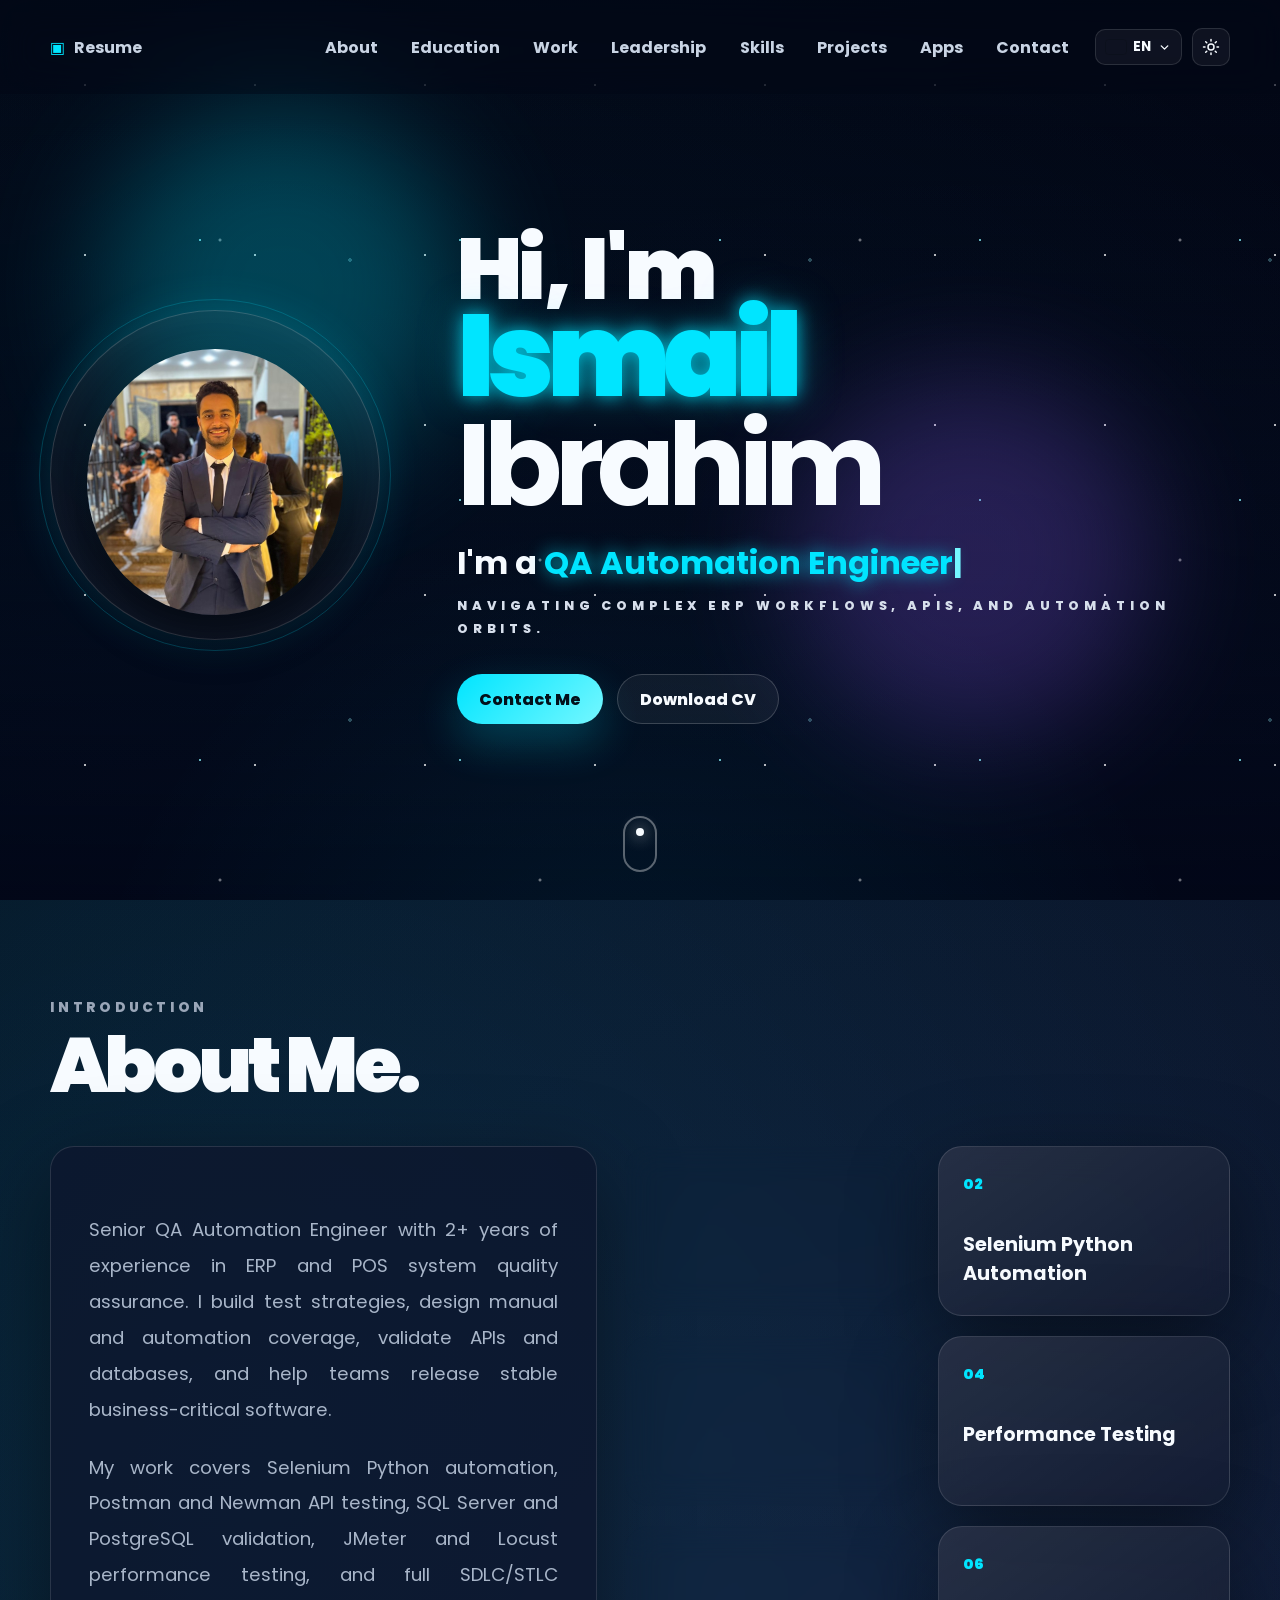
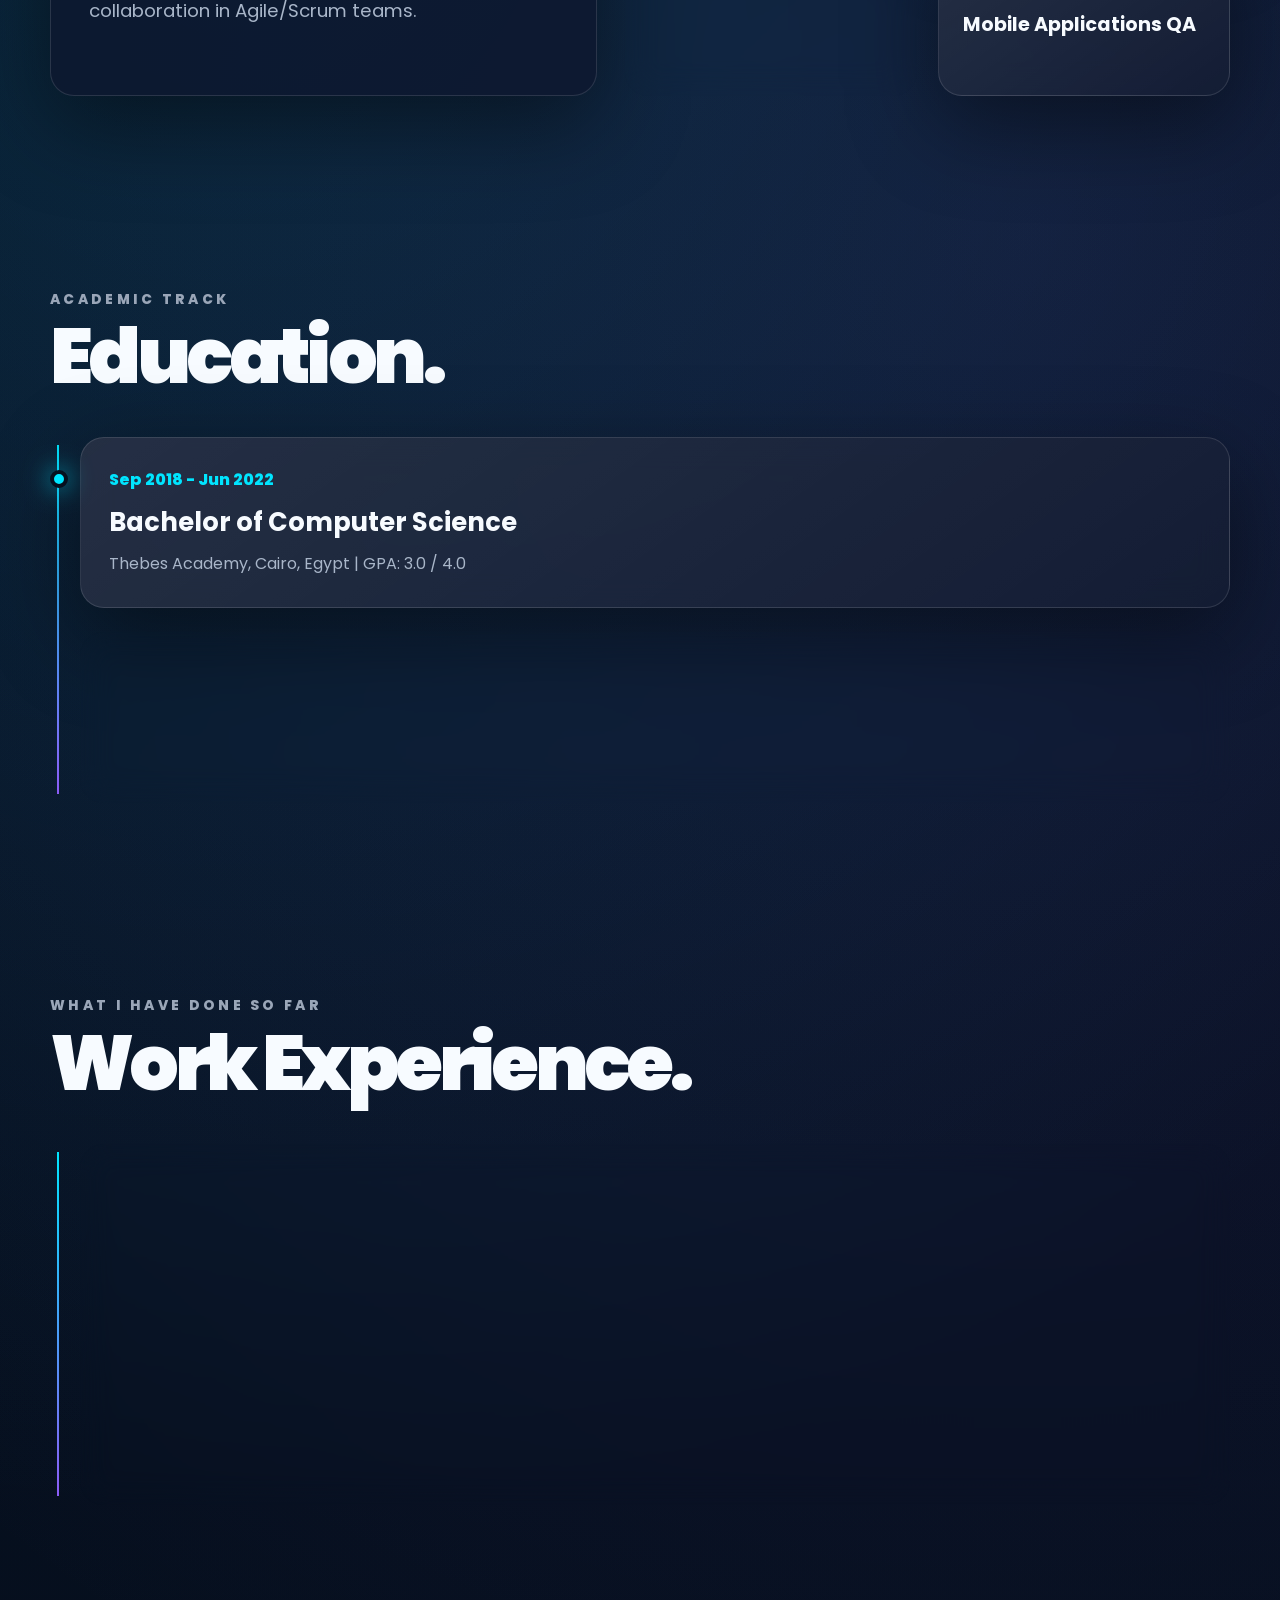
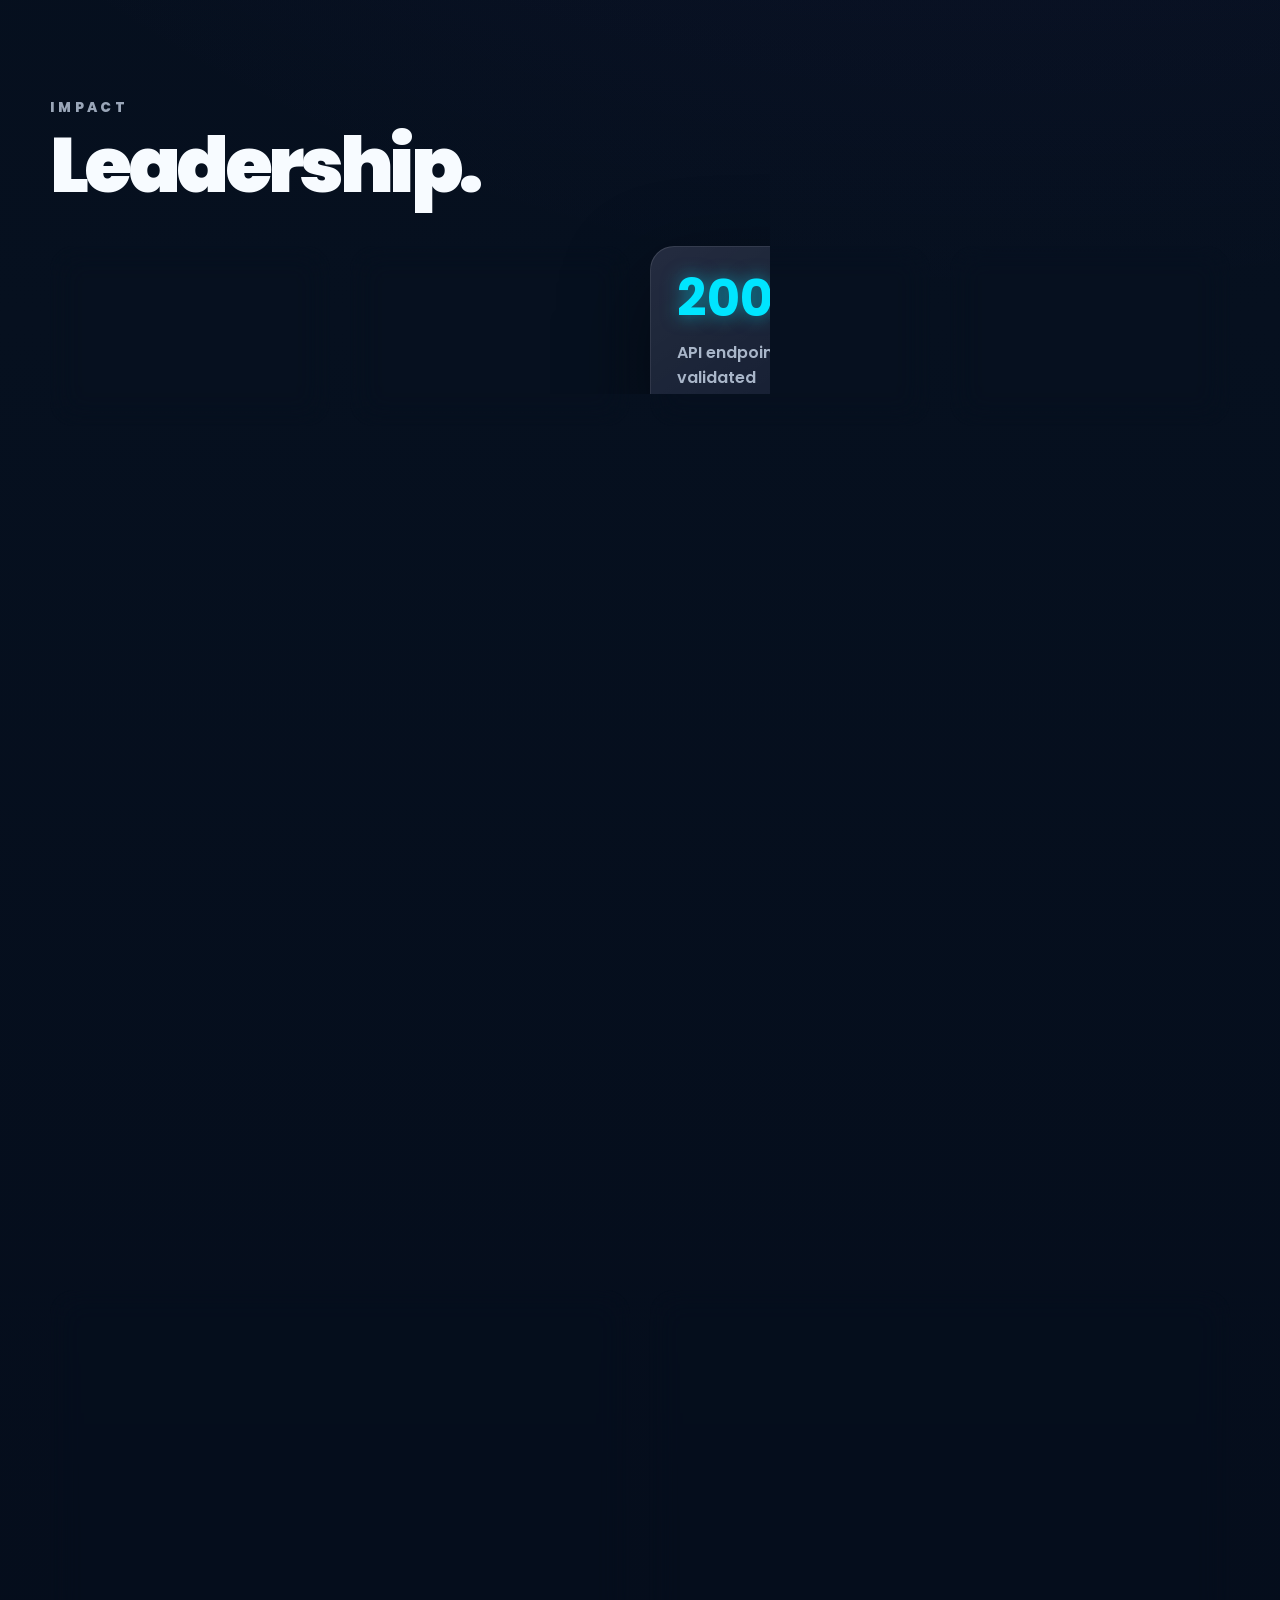
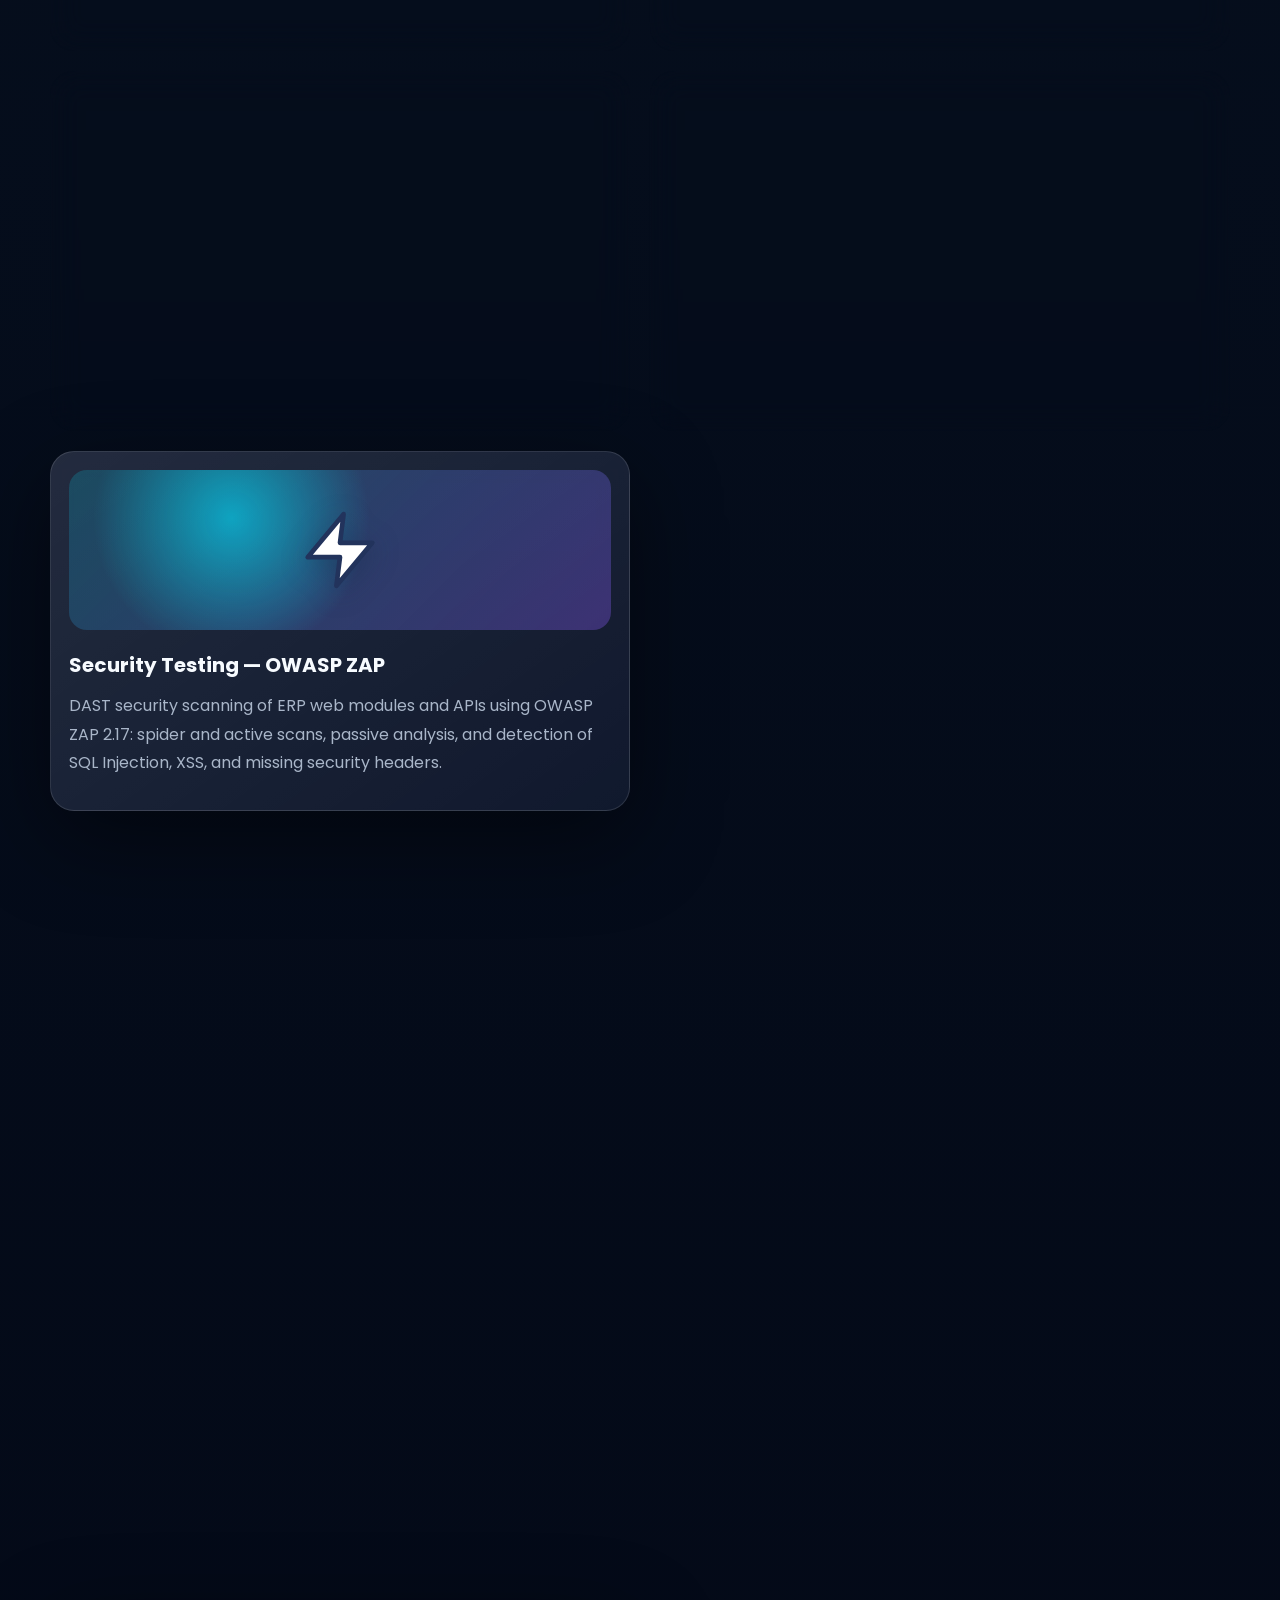
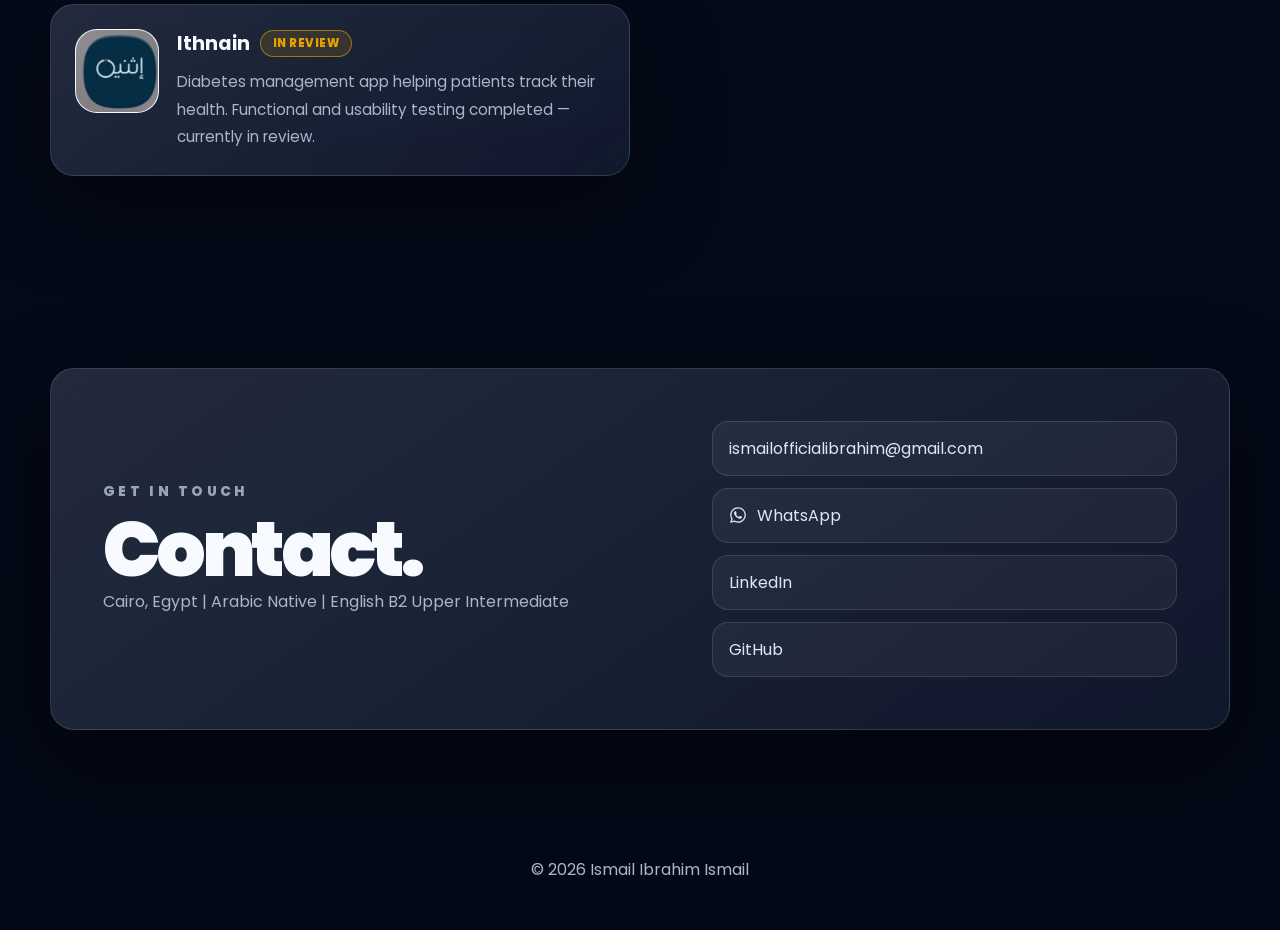
==== index.html @ 3f606448 "Add the five mobile apps to the CV and refresh downloadable PDFs so the site serves the updated resu" ====
<!DOCTYPE html>
<html lang="en" data-theme="light">
<head>
  <meta charset="UTF-8">
  <meta name="viewport" content="width=device-width, initial-scale=1.0">
  <meta name="description" content="Ismail Ibrahim Ismail portfolio - Senior QA Automation Engineer specializing in ERP systems, Selenium, API Testing, and Performance Testing.">
  <title>Ismail Ibrahim | QA Automation Engineer</title>
  <script>
    (function () {
      // Light mode from 7am to 7pm, dark mode otherwise.
      // A manual toggle only overrides the auto theme for the current session.
      localStorage.removeItem("theme");
      var hour = new Date().getHours();
      var autoTheme = hour >= 7 && hour < 19 ? "light" : "dark";
      var theme = sessionStorage.getItem("theme") || autoTheme;
      document.documentElement.dataset.theme = theme;
      var lang = localStorage.getItem("lang") || "en";
      document.documentElement.lang = lang;
      document.documentElement.dir = lang === "ar" ? "rtl" : "ltr";
    })();
  </script>
  <link rel="preconnect" href="https://fonts.googleapis.com">
  <link rel="preconnect" href="https://fonts.gstatic.com" crossorigin>
  <link href="https://fonts.googleapis.com/css2?family=Poppins:wght@300;400;500;600;700;800;900&family=Cairo:wght@400;600;700;800;900&display=swap" rel="stylesheet">
  <link rel="stylesheet" href="styles.css">
</head>
<body>
  <div class="space-bg" aria-hidden="true">
    <span class="stars stars-one"></span>
    <span class="stars stars-two"></span>
    <span class="stars stars-three"></span>
    <span class="orb orb-cyan"></span>
    <span class="orb orb-violet"></span>
  </div>

  <header class="site-header">
    <nav class="nav">
      <a class="resume-link cv-link" href="assets/Ismail_CV_EN.pdf?v=20260902" target="_blank" rel="noreferrer">
        <span class="resume-icon">▣</span>
        <span data-i18n="nav.resume">Resume</span>
      </a>

      <div class="nav-right">
        <div class="nav-links">
          <a href="#about" data-i18n="nav.about">About</a>
          <a href="#education" data-i18n="nav.education">Education</a>
          <a href="#work" data-i18n="nav.work">Work</a>
          <a href="#leadership" data-i18n="nav.leadership">Leadership</a>
          <a href="#skills" data-i18n="nav.skills">Skills</a>
          <a href="#projects" data-i18n="nav.projects">Projects</a>
          <a href="#apps" data-i18n="nav.apps">Apps</a>
          <a href="#contact" data-i18n="nav.contact">Contact</a>
        </div>

        <div class="nav-controls">
          <div class="lang-dropdown" id="langDropdown">
            <button type="button" class="lang-toggle" id="langToggle" aria-haspopup="listbox" aria-expanded="false" aria-label="Select language">
              <img class="lang-flag" id="langToggleFlag" src="https://flagcdn.com/w40/gb.png" alt="">
              <span id="langToggleLabel">EN</span>
              <svg class="lang-caret" viewBox="0 0 24 24" fill="none" stroke="currentColor" stroke-width="2.5" stroke-linecap="round" stroke-linejoin="round" aria-hidden="true">
                <path d="M6 9l6 6 6-6"></path>
              </svg>
            </button>
            <ul class="lang-menu" id="langMenu" role="listbox" aria-label="Languages">
              <li role="option" data-lang="en" data-flag="gb"><img class="lang-flag" src="https://flagcdn.com/w40/gb.png" alt=""><span>EN</span></li>
              <li role="option" data-lang="de" data-flag="de"><img class="lang-flag" src="https://flagcdn.com/w40/de.png" alt=""><span>DE</span></li>
              <li role="option" data-lang="es" data-flag="es"><img class="lang-flag" src="https://flagcdn.com/w40/es.png" alt=""><span>ES</span></li>
              <li role="option" data-lang="it" data-flag="it"><img class="lang-flag" src="https://flagcdn.com/w40/it.png" alt=""><span>IT</span></li>
              <li role="option" data-lang="tr" data-flag="tr"><img class="lang-flag" src="https://flagcdn.com/w40/tr.png" alt=""><span>TR</span></li>
              <li role="option" data-lang="ru" data-flag="ru"><img class="lang-flag" src="https://flagcdn.com/w40/ru.png" alt=""><span>RU</span></li>
              <li role="option" data-lang="zh" data-flag="cn"><img class="lang-flag" src="https://flagcdn.com/w40/cn.png" alt=""><span>ZH</span></li>
              <li role="option" data-lang="ar" data-flag="eg"><img class="lang-flag" src="https://flagcdn.com/w40/eg.png" alt=""><span>AR</span></li>
            </ul>
          </div>
          <button id="themeToggle" class="theme-toggle" type="button" aria-label="Toggle light/dark mode">
            <svg class="icon-sun" viewBox="0 0 24 24" fill="none" stroke="currentColor" stroke-width="2" stroke-linecap="round" aria-hidden="true">
              <circle cx="12" cy="12" r="4"></circle>
              <path d="M12 2v2M12 20v2M4.93 4.93l1.41 1.41M17.66 17.66l1.41 1.41M2 12h2M20 12h2M4.93 19.07l1.41-1.41M17.66 6.34l1.41-1.41"></path>
            </svg>
            <svg class="icon-moon" viewBox="0 0 24 24" fill="none" stroke="currentColor" stroke-width="2" stroke-linecap="round" stroke-linejoin="round" aria-hidden="true">
              <path d="M21 12.79A9 9 0 1 1 11.21 3 7 7 0 0 0 21 12.79z"></path>
            </svg>
          </button>
        </div>

        <button class="nav-toggle" type="button" aria-label="Toggle navigation" aria-expanded="false">
          <span></span>
          <span></span>
          <span></span>
        </button>
      </div>
    </nav>
  </header>

  <main>
    <section class="hero" id="home">
      <div class="hero-inner">
        <div class="portrait-wrap reveal">
          <img src="assets/ismail-profile.png" alt="Ismail Ibrahim Ismail" class="portrait">
        </div>

        <div class="hero-copy reveal">
          <p class="intro" data-i18n="hero.intro">Hi, I'm</p>
          <h1><span data-i18n="hero.firstName">Ismail</span> <b data-i18n="hero.lastName">Ibrahim</b></h1>
          <p class="role"><span data-i18n="hero.rolePrefix">I'm a </span><span class="role-accent" data-i18n="hero.role">QA Automation Engineer</span><b class="cursor">|</b></p>
          <p class="tagline" data-i18n="hero.tagline">Navigating complex ERP workflows, APIs, and automation orbits.</p>

          <div class="hero-actions">
            <a class="btn primary" href="#contact" data-i18n="hero.contactBtn">Contact Me</a>
            <a class="btn ghost cv-link" href="assets/Ismail_CV_EN.pdf?v=20260902" download="Ismail_CV_EN.pdf" target="_blank" rel="noreferrer" data-i18n="hero.downloadCv">Download CV</a>
          </div>
        </div>
      </div>

      <a class="scroll-indicator" href="#about" aria-label="Scroll to about section">
        <span></span>
      </a>
    </section>

    <section class="section" id="about">
      <div class="section-title reveal">
        <p data-i18n="about.kicker">Introduction</p>
        <h2 data-i18n="about.title">About Me.</h2>
      </div>
      <div class="about-grid">
        <article class="about-copy reveal">
          <p data-i18n="about.p1">
            Senior QA Automation Engineer with 2+ years of experience in ERP and POS system quality assurance.
            I build test strategies, design manual and automation coverage, validate APIs and databases, and help
            teams release stable business-critical software.
          </p>
          <p data-i18n="about.p2">
            My work covers Selenium Python automation, Postman and Newman API testing, SQL Server and PostgreSQL
            validation, JMeter and Locust performance testing, and full SDLC/STLC collaboration in Agile/Scrum teams.
          </p>
        </article>

        <div class="service-grid">
          <article class="service-card reveal">
            <span>01</span>
            <h3 data-i18n="service.1">Manual &amp; Regression QA</h3>
          </article>
          <article class="service-card reveal">
            <span>02</span>
            <h3 data-i18n="service.2">Selenium Python Automation</h3>
          </article>
          <article class="service-card reveal">
            <span>03</span>
            <h3 data-i18n="service.3">API &amp; Database Validation</h3>
          </article>
          <article class="service-card reveal">
            <span>04</span>
            <h3 data-i18n="service.4">Performance Testing</h3>
          </article>
          <article class="service-card reveal">
            <span>05</span>
            <h3 data-i18n="service.5">Security Testing (OWASP ZAP)</h3>
          </article>
          <article class="service-card reveal">
            <span>06</span>
            <h3 data-i18n="service.6">Mobile Applications QA</h3>
          </article>
        </div>
      </div>
    </section>

    <section class="section" id="education">
      <div class="section-title reveal">
        <p data-i18n="edu.kicker">Academic Track</p>
        <h2 data-i18n="edu.title">Education.</h2>
      </div>
      <div class="timeline">
        <article class="timeline-card reveal">
          <span class="dot"></span>
          <p class="date" data-i18n="edu.date1">Sep 2018 - Jun 2022</p>
          <h3 data-i18n="edu.degree1">Bachelor of Computer Science</h3>
          <p data-i18n="edu.school1">Thebes Academy, Cairo, Egypt | GPA: 3.0 / 4.0</p>
        </article>
        <article class="timeline-card reveal">
          <span class="dot"></span>
          <p class="date" data-i18n="edu.date2">In Progress</p>
          <h3 data-i18n="edu.degree2">ISTQB Foundation Level</h3>
          <p data-i18n="edu.desc2">Certification track focused on software testing foundations and quality practices.</p>
        </article>
      </div>
    </section>

    <section class="section" id="work">
      <div class="section-title reveal">
        <p data-i18n="work.kicker">What I have done so far</p>
        <h2 data-i18n="work.title">Work Experience.</h2>
      </div>
      <div class="timeline">
        <article class="timeline-card reveal">
          <span class="dot"></span>
          <p class="date" data-i18n="work.date">May 2024 - Present</p>
          <h3 data-i18n="work.role">QA Automation Engineer - Team Leader</h3>
          <p class="company" data-i18n="work.company">Ultimate Solutions</p>
          <ul>
            <li data-i18n="work.li1">Led QA for 5+ ERP modules including Finance, HR, Inventory, Accounting, and Purchase.</li>
            <li data-i18n="work.li2">Managed 1025+ issues across frontend, backend, API, and business logic layers using GitLab and Jira.</li>
            <li data-i18n="work.li3">Developed 15+ Selenium Python automation scripts for complex ERP purchase invoice workflows.</li>
            <li data-i18n="work.li4">Tested 200+ REST, GRPC, and SOAP endpoints using Postman, Newman, SQL Server, and PostgreSQL.</li>
            <li data-i18n="work.li5">Executed Locust performance testing, OWASP ZAP security scanning, SQL Injection validation, and end-to-end workflow verification.</li>
          </ul>
        </article>
      </div>
    </section>

    <section class="section" id="leadership">
      <div class="section-title reveal">
        <p data-i18n="lead.kicker">Impact</p>
        <h2 data-i18n="lead.title">Leadership.</h2>
      </div>
      <div class="stats-grid">
        <article class="stat-card reveal">
          <strong>70%</strong>
          <span data-i18n="stat.1">Reduced manual regression effort</span>
        </article>
        <article class="stat-card reveal">
          <strong>1025+</strong>
          <span data-i18n="stat.2">Issues managed across product layers</span>
        </article>
        <article class="stat-card reveal">
          <strong>200+</strong>
          <span data-i18n="stat.3">API endpoints tested and validated</span>
        </article>
        <article class="stat-card reveal">
          <strong>5</strong>
          <span data-i18n="stat.4">Mobile apps tested for functionality and APIs</span>
        </article>
      </div>
    </section>

    <section class="section" id="skills">
      <div class="section-title reveal">
        <p data-i18n="skills.kicker">My technical orbit</p>
        <h2 data-i18n="skills.title">Skills.</h2>
      </div>
      <div class="skills-cloud reveal">
        <span>Manual Testing</span>
        <span>Regression Testing</span>
        <span>Selenium WebDriver</span>
        <span>Python</span>
        <span>Java</span>
        <span>C#</span>
        <span>Postman</span>
        <span>Newman</span>
        <span>Swagger</span>
        <span>REST</span>
        <span>GRPC</span>
        <span>SOAP</span>
        <span>JMeter</span>
        <span>Locust</span>
        <span>OWASP ZAP</span>
        <span>Security Testing</span>
        <span>SQL Server</span>
        <span>PostgreSQL</span>
        <span>MongoDB</span>
        <span>Git</span>
        <span>GitHub</span>
        <span>GitLab</span>
        <span>Jira</span>
        <span>ERP</span>
        <span>POS</span>
        <span>Stimulsoft Reports</span>
      </div>
    </section>

    <section class="section" id="projects">
      <div class="section-title reveal">
        <p data-i18n="proj.kicker">Selected work</p>
        <h2 data-i18n="proj.title">Projects.</h2>
      </div>
      <div class="projects-grid">
        <article class="project-card reveal">
          <div class="project-cover project-cover-logo">
            <img src="assets/skeyerp.png" alt="SKey ERP logo">
          </div>
          <h3 data-i18n="proj1.title">Skey ERP System Automation</h3>
          <p data-i18n="proj1.desc">QA coverage for 5+ modules, 1025+ defects, 15+ Selenium Python scripts, and 200+ API endpoints.</p>
          <a href="https://github.com/ismail0ibrahim/automation_skey" target="_blank" rel="noreferrer" data-i18n="proj.link">View Repository</a>
        </article>
        <article class="project-card reveal">
          <div class="project-cover project-cover-logo">
            <img src="assets/ferp.png" alt="FERP logo">
          </div>
          <h3 data-i18n="proj2.title">FERP ERP System</h3>
          <p data-i18n="proj2.desc">Regression and integration testing for Finance, HR, and Inventory modules within Agile release cycles.</p>
        </article>
        <article class="project-card reveal">
          <div class="project-cover project-cover-logo">
            <img src="assets/MOTAKAMEL.jpg" alt="Motakamel Plus ERP logo">
          </div>
          <h3 data-i18n="proj3.title">Motkamel ERP System</h3>
          <p data-i18n="proj3.desc">API, regression, and integration testing for core ERP modules including Finance and HR workflows.</p>
        </article>
        <article class="project-card reveal">
          <div class="project-cover">POS</div>
          <h3 data-i18n="proj4.title">POS &amp; Mobile Applications</h3>
          <p data-i18n="proj4.desc">Functional, usability, API integration, and mobile testing for Skey Mobile, SKey POS, Cashier Me, Skey ESS, and Ithnain.</p>
        </article>
        <article class="project-card reveal">
          <div class="project-cover project-cover-zap" aria-hidden="true">
            <svg viewBox="0 0 24 24" role="img" aria-label="OWASP ZAP lightning icon">
              <polygon points="13 2 3 14 12 14 11 22 21 10 12 10 13 2"></polygon>
            </svg>
          </div>
          <h3 data-i18n="proj5.title">Security Testing — OWASP ZAP</h3>
          <p data-i18n="proj5.desc">DAST security scanning of ERP web modules and APIs using OWASP ZAP 2.17: spider and active scans, passive analysis, and detection of SQL Injection, XSS, and missing security headers.</p>
        </article>
      </div>
    </section>

    <section class="section" id="apps">
      <div class="section-title reveal">
        <p data-i18n="apps.kicker">Tested, shipped, and in review</p>
        <h2 data-i18n="apps.title">Mobile Applications.</h2>
      </div>
      <div class="apps-grid">
        <article class="app-card reveal">
          <div class="app-icon"><img src="assets/skey-mobile.png" alt="Skey Mobile app icon"></div>
          <div class="app-body">
            <div class="app-head">
              <h3>Skey Mobile</h3>
            </div>
            <p data-i18n="app1.desc">Business management app for sales, invoicing, payments, and expenses. Led functional, regression, and API integration testing across releases.</p>
            <div class="app-links">
              <a class="app-store-link" href="https://play.google.com/store/apps/details?id=com.ultimate.skey.mobile" target="_blank" rel="noreferrer">
                <svg viewBox="0 0 24 24" fill="currentColor" aria-hidden="true"><path d="M3 20.5v-17c0-.59.34-1.11.84-1.35L13.69 12l-9.85 9.85c-.5-.25-.84-.76-.84-1.35zm13.81-5.38L6.05 21.34l8.49-8.49 2.27 2.27zm3.35-4.31c.34.27.59.68.59 1.19s-.22.89-.53 1.15l-2.29 1.32-2.5-2.47 2.5-2.47 2.23 1.28zM6.05 2.66l10.76 6.22-2.27 2.27-8.49-8.49z"></path></svg>
                <span data-i18n="apps.store">Google Play</span>
              </a>
            </div>
          </div>
        </article>

        <article class="app-card reveal">
          <div class="app-icon"><img src="assets/skey-pos.png" alt="SKey POS app icon"></div>
          <div class="app-body">
            <div class="app-head">
              <h3>SKey POS</h3>
            </div>
            <p data-i18n="app2.desc">Offline-first point-of-sale app with sessions, returns, and cash clearance. Covered end-to-end POS flows, data sync, and usability testing.</p>
            <div class="app-links">
              <a class="app-store-link" href="https://play.google.com/store/apps/details?id=com.ultimate.skeyPos" target="_blank" rel="noreferrer">
                <svg viewBox="0 0 24 24" fill="currentColor" aria-hidden="true"><path d="M3 20.5v-17c0-.59.34-1.11.84-1.35L13.69 12l-9.85 9.85c-.5-.25-.84-.76-.84-1.35zm13.81-5.38L6.05 21.34l8.49-8.49 2.27 2.27zm3.35-4.31c.34.27.59.68.59 1.19s-.22.89-.53 1.15l-2.29 1.32-2.5-2.47 2.5-2.47 2.23 1.28zM6.05 2.66l10.76 6.22-2.27 2.27-8.49-8.49z"></path></svg>
                <span data-i18n="apps.store">Google Play</span>
              </a>
            </div>
          </div>
        </article>

        <article class="app-card reveal">
          <div class="app-icon"><img src="assets/cashier-me.png" alt="Cashier Me app icon"></div>
          <div class="app-body">
            <div class="app-head">
              <h3 data-i18n="app3.title">Cashier Me</h3>
            </div>
            <p data-i18n="app3.desc">Offline POS for restaurants, cafes, and retail stores with cloud sync and Bluetooth printing. Validated sales flows, reports, and printing.</p>
            <div class="app-links">
              <a class="app-store-link" href="https://play.google.com/store/apps/details?id=com.ultimate.cashiermeplus" target="_blank" rel="noreferrer">
                <svg viewBox="0 0 24 24" fill="currentColor" aria-hidden="true"><path d="M3 20.5v-17c0-.59.34-1.11.84-1.35L13.69 12l-9.85 9.85c-.5-.25-.84-.76-.84-1.35zm13.81-5.38L6.05 21.34l8.49-8.49 2.27 2.27zm3.35-4.31c.34.27.59.68.59 1.19s-.22.89-.53 1.15l-2.29 1.32-2.5-2.47 2.5-2.47 2.23 1.28zM6.05 2.66l10.76 6.22-2.27 2.27-8.49-8.49z"></path></svg>
                <span data-i18n="apps.store">Google Play</span>
              </a>
              <a class="app-store-link" href="https://cashierme.com/" target="_blank" rel="noreferrer">
                <svg viewBox="0 0 24 24" fill="none" stroke="currentColor" stroke-width="2" stroke-linecap="round" stroke-linejoin="round" aria-hidden="true"><circle cx="12" cy="12" r="10"></circle><path d="M2 12h20M12 2a15.3 15.3 0 0 1 4 10 15.3 15.3 0 0 1-4 10 15.3 15.3 0 0 1-4-10 15.3 15.3 0 0 1 4-10z"></path></svg>
                <span data-i18n="apps.site">Website</span>
              </a>
            </div>
          </div>
        </article>

        <article class="app-card reveal">
          <div class="app-icon"><img src="assets/skey-ess.png" alt="Skey ESS app icon"></div>
          <div class="app-body">
            <div class="app-head">
              <h3>Skey ESS</h3>
              <span class="app-badge" data-i18n="apps.review">In Review</span>
            </div>
            <p data-i18n="app4.desc">Employee self-service app for HR requests and payslips. Full QA cycle completed — currently in review on Google Play.</p>
          </div>
        </article>

        <article class="app-card reveal">
          <div class="app-icon"><img src="assets/ithnain.png" alt="Ithnain app icon"></div>
          <div class="app-body">
            <div class="app-head">
              <h3 data-i18n="app5.title">Ithnain</h3>
              <span class="app-badge" data-i18n="apps.review">In Review</span>
            </div>
            <p data-i18n="app5.desc">Diabetes management app helping patients track their health. Functional and usability testing completed — currently in review.</p>
          </div>
        </article>
      </div>
    </section>

    <section class="section contact-section" id="contact">
      <div class="contact-panel reveal">
        <div>
          <p class="mini-title" data-i18n="contact.kicker">Get in touch</p>
          <h2 data-i18n="contact.title">Contact.</h2>
          <p data-i18n="contact.info">Cairo, Egypt | Arabic Native | English B2 Upper Intermediate</p>
        </div>
        <div class="contact-links">
          <a href="mailto:ismailofficialibrahim@gmail.com">ismailofficialibrahim@gmail.com</a>
          <a class="contact-link whatsapp-link" href="https://wa.me/201025907643" target="_blank" rel="noopener noreferrer">
            <svg aria-hidden="true" focusable="false" viewBox="0 0 448 512">
              <path fill="currentColor" d="M380.9 97.1c-41.9-42-97.7-65.1-157-65.1-122.4 0-222 99.6-222 222 0 39.1 10.2 77.3 29.6 111L0 480l117.7-30.9c32.4 17.7 68.9 27 106.1 27h.1c122.3 0 224.1-99.6 224.1-222 0-59.3-25.2-115-67.1-156.9zM223.9 438.7c-33.2 0-65.7-8.9-94-25.7l-6.7-4-69.8 18.3 18.6-68.1-4.4-7c-18.5-29.4-28.2-63.3-28.2-98.2 0-101.7 82.8-184.5 184.6-184.5 49.3 0 95.6 19.2 130.4 54.1s56.2 81.2 56.1 130.5c0 101.8-84.9 184.6-186.6 184.6zM325.1 300.5c-5.5-2.8-32.8-16.2-37.9-18-5.1-1.9-8.8-2.8-12.5 2.8s-14.3 18-17.6 21.8c-3.2 3.7-6.5 4.2-12 1.4-32.6-16.3-54-29.1-75.5-66-5.7-9.8 5.7-9.1 16.3-30.3 1.8-3.7.9-6.9-.5-9.7s-12.5-30.1-17.1-41.2c-4.5-10.8-9.1-9.3-12.5-9.5-3.2-.2-6.9-.2-10.6-.2s-9.7 1.4-14.8 6.9c-5.1 5.6-19.4 19-19.4 46.3s19.9 53.7 22.6 57.4c2.8 3.7 39.1 59.7 94.8 83.8 35.2 15.2 49 16.5 66.6 13.9 10.7-1.6 32.8-13.4 37.4-26.4s4.6-24.1 3.2-26.4c-1.3-2.5-5-3.9-10.5-6.6z"></path>
            </svg>
            <span data-i18n="contact.whatsapp">WhatsApp</span>
          </a>
          <a href="https://linkedin.com/in/ismailaljahni" target="_blank" rel="noreferrer">LinkedIn</a>
          <a href="https://github.com/ismail0ibrahim" target="_blank" rel="noreferrer">GitHub</a>
        </div>
      </div>
    </section>
  </main>

  <footer class="footer">
    <p>© <span id="year"></span> <span data-i18n="footer.name">Ismail Ibrahim Ismail</span></p>
  </footer>

  <script src="translations.js"></script>
  <script src="script.js"></script>
</body>
</html>
---- styles.css ----
:root {
  --bg: #030816;
  --bg-soft: #080f22;
  --panel: rgba(14, 23, 45, 0.78);
  --panel-strong: rgba(18, 29, 58, 0.94);
  --border: rgba(255, 255, 255, 0.12);
  --text: #f7fbff;
  --muted: #a9b6c9;
  --cyan: #00e5ff;
  --cyan-soft: #74f7ff;
  --violet: #8b5cf6;
  --green: #6ee7b7;
  --shadow: 0 28px 90px rgba(0, 0, 0, 0.45);
  --container: min(1180px, calc(100% - 44px));
  --header-bg: rgba(3, 8, 22, 0.42);
  --nav-link: #c9d4e4;
  --chip-text: #dce7f7;
  --chip-bg: rgba(255, 255, 255, 0.06);
  --btn-ghost-border: rgba(255, 255, 255, 0.18);
  --btn-ghost-bg: rgba(255, 255, 255, 0.05);
  --tagline-color: #d7dfec;
  --kicker-color: #9aa6b8;
  --body-gradient:
    radial-gradient(circle at 20% 20%, rgba(0, 229, 255, 0.12), transparent 28%),
    radial-gradient(circle at 80% 25%, rgba(139, 92, 246, 0.12), transparent 30%),
    linear-gradient(180deg, #030816 0%, #06101f 48%, #030816 100%);
  --space-bg:
    radial-gradient(circle at 50% 120%, rgba(0, 229, 255, 0.08), transparent 45%),
    linear-gradient(180deg, rgba(2, 6, 23, 0.1), rgba(2, 6, 23, 0.95));
  --mobile-nav-bg: rgba(3, 8, 22, 0.96);
  --dot-border: #06101f;
}

[data-theme="light"] {
  --bg: #f2f6fc;
  --bg-soft: #e7eef8;
  --panel: rgba(255, 255, 255, 0.82);
  --panel-strong: rgba(255, 255, 255, 0.96);
  --border: rgba(9, 30, 66, 0.14);
  --text: #0b1a30;
  --muted: #45566e;
  --cyan: #0284c7;
  --cyan-soft: #0ea5e9;
  --violet: #7c3aed;
  --green: #059669;
  --shadow: 0 20px 60px rgba(9, 30, 66, 0.12);
  --header-bg: rgba(242, 246, 252, 0.72);
  --nav-link: #33415c;
  --chip-text: #22314d;
  --chip-bg: rgba(2, 132, 199, 0.06);
  --btn-ghost-border: rgba(9, 30, 66, 0.2);
  --btn-ghost-bg: rgba(9, 30, 66, 0.04);
  --tagline-color: #33415c;
  --kicker-color: #5b6b84;
  --body-gradient:
    radial-gradient(circle at 20% 20%, rgba(2, 132, 199, 0.1), transparent 28%),
    radial-gradient(circle at 80% 25%, rgba(124, 58, 237, 0.08), transparent 30%),
    linear-gradient(180deg, #f2f6fc 0%, #e9f1fb 48%, #f2f6fc 100%);
  --space-bg:
    radial-gradient(circle at 50% 120%, rgba(2, 132, 199, 0.06), transparent 45%),
    linear-gradient(180deg, rgba(242, 246, 252, 0.2), rgba(242, 246, 252, 0.9));
  --mobile-nav-bg: rgba(255, 255, 255, 0.97);
  --dot-border: #e7eef8;
}

* {
  box-sizing: border-box;
  margin: 0;
  padding: 0;
}

html {
  scroll-behavior: smooth;
}

body {
  min-height: 100vh;
  color: var(--text);
  font-family: "Poppins", system-ui, sans-serif;
  background: var(--body-gradient);
  overflow-x: hidden;
  transition: background 0.35s ease, color 0.35s ease;
}

html[lang="ar"] body {
  font-family: "Cairo", "Poppins", system-ui, sans-serif;
}

html[dir="rtl"] .hero-copy h1,
html[dir="rtl"] .intro,
html[dir="rtl"] .section-title h2 {
  letter-spacing: 0;
}

html[dir="rtl"] .tagline {
  letter-spacing: 0.08em;
}

body::selection {
  color: #020817;
  background: var(--cyan);
}

a {
  color: inherit;
  text-decoration: none;
}

p {
  color: var(--muted);
  line-height: 1.8;
}

ul {
  color: var(--muted);
  line-height: 1.8;
}

.space-bg {
  position: fixed;
  inset: 0;
  z-index: -10;
  overflow: hidden;
  pointer-events: none;
  background: var(--space-bg);
}

[data-theme="light"] .stars {
  opacity: 0;
}

[data-theme="light"] .orb {
  opacity: 0.12;
}

.stars,
.stars::before,
.stars::after {
  position: absolute;
  inset: 0;
  content: "";
  background-repeat: repeat;
  animation: drift 24s linear infinite;
}

.stars-one {
  opacity: 0.72;
  background-image:
    radial-gradient(#fff 0.8px, transparent 1px),
    radial-gradient(#8ef6ff 0.8px, transparent 1px);
  background-position: 0 0, 70px 110px;
  background-size: 170px 170px, 260px 260px;
}

.stars-two {
  opacity: 0.42;
  background-image: radial-gradient(#fff 1.2px, transparent 1.8px);
  background-position: 60px 80px;
  background-size: 320px 320px;
  animation-duration: 38s;
}

.stars-three {
  opacity: 0.28;
  background-image: radial-gradient(#99f6ff 1.6px, transparent 2px);
  background-position: 120px 30px;
  background-size: 460px 460px;
  animation-duration: 58s;
}

.orb {
  position: absolute;
  width: 360px;
  height: 360px;
  border-radius: 999px;
  filter: blur(60px);
  opacity: 0.25;
}

.orb-cyan {
  top: 12%;
  left: 8%;
  background: var(--cyan);
}

.orb-violet {
  right: 10%;
  bottom: 18%;
  background: var(--violet);
}

.site-header {
  position: fixed;
  top: 0;
  right: 0;
  left: 0;
  z-index: 20;
  background: var(--header-bg);
  backdrop-filter: blur(18px);
}

.nav-right {
  display: flex;
  gap: clamp(14px, 2vw, 26px);
  align-items: center;
}

.nav-controls {
  display: flex;
  gap: 10px;
  align-items: center;
}

.lang-dropdown {
  position: relative;
}

.lang-toggle {
  display: flex;
  align-items: center;
  gap: 7px;
  padding: 7px 10px;
  border: 1px solid var(--border);
  border-radius: 10px;
  color: var(--text);
  font-family: inherit;
  font-size: 0.85rem;
  font-weight: 700;
  background: var(--btn-ghost-bg);
  cursor: pointer;
  transition: border-color 0.2s ease;
}

.lang-toggle:hover,
.theme-toggle:hover {
  border-color: var(--cyan);
}

.lang-flag {
  width: 20px;
  height: 14px;
  object-fit: cover;
  border-radius: 3px;
  box-shadow: 0 0 0 1px rgba(0, 0, 0, 0.12);
}

.lang-caret {
  width: 13px;
  height: 13px;
  transition: transform 0.2s ease;
}

.lang-dropdown.open .lang-caret {
  transform: rotate(180deg);
}

.lang-menu {
  position: absolute;
  top: calc(100% + 8px);
  inset-inline-end: 0;
  z-index: 30;
  min-width: 108px;
  margin: 0;
  padding: 6px;
  list-style: none;
  border: 1px solid var(--border);
  border-radius: 12px;
  background: var(--panel-strong);
  box-shadow: var(--shadow);
  display: none;
}

.lang-dropdown.open .lang-menu {
  display: block;
}

.lang-menu li {
  display: flex;
  align-items: center;
  gap: 9px;
  padding: 8px 10px;
  border-radius: 8px;
  color: var(--text);
  font-size: 0.85rem;
  font-weight: 700;
  cursor: pointer;
  transition: background 0.15s ease, color 0.15s ease;
}

.lang-menu li:hover {
  background: var(--chip-bg);
  color: var(--cyan);
}

.lang-menu li[aria-selected="true"] {
  color: var(--cyan);
}

.theme-toggle {
  display: grid;
  width: 38px;
  height: 38px;
  place-items: center;
  border: 1px solid var(--border);
  border-radius: 10px;
  color: var(--text);
  background: var(--btn-ghost-bg);
  cursor: pointer;
  transition: border-color 0.2s ease, color 0.2s ease;
}

.theme-toggle svg {
  width: 18px;
  height: 18px;
}

[data-theme="dark"] .icon-moon,
[data-theme="light"] .icon-sun {
  display: none;
}

.nav {
  display: flex;
  align-items: center;
  justify-content: space-between;
  width: var(--container);
  margin: 0 auto;
  padding: 28px 0;
}

.resume-link,
.nav-links a {
  color: var(--nav-link);
  font-size: 1rem;
  font-weight: 700;
  transition: color 0.22s ease, text-shadow 0.22s ease;
}

.resume-link {
  display: inline-flex;
  gap: 9px;
  align-items: center;
}

.resume-icon {
  color: var(--cyan);
  font-size: 1rem;
}

.nav-links {
  display: flex;
  gap: clamp(18px, 2.6vw, 36px);
  align-items: center;
}

.nav-links a:hover,
.nav-links a.active,
.resume-link:hover {
  color: var(--text);
  text-shadow: 0 0 18px rgba(0, 229, 255, 0.55);
}

.nav-toggle {
  display: none;
  flex-direction: column;
  gap: 5px;
  padding: 8px;
  border: 0;
  background: transparent;
  cursor: pointer;
}

.nav-toggle span {
  width: 26px;
  height: 2px;
  border-radius: 99px;
  background: var(--text);
}

.hero {
  position: relative;
  display: grid;
  min-height: 100vh;
  place-items: center;
  padding: 120px 0 70px;
}

.hero-inner {
  display: grid;
  grid-template-columns: 330px minmax(0, 1fr);
  gap: clamp(36px, 6vw, 82px);
  align-items: center;
  width: var(--container);
}

.portrait-wrap {
  position: relative;
  display: grid;
  width: clamp(250px, 28vw, 330px);
  height: clamp(250px, 28vw, 330px);
  place-items: center;
  justify-self: center;
  border: 1px solid rgba(255, 255, 255, 0.17);
  border-radius: 50%;
  background: radial-gradient(circle, rgba(0, 229, 255, 0.16), rgba(255, 255, 255, 0.03) 62%);
  box-shadow:
    0 0 45px rgba(0, 229, 255, 0.16),
    inset 0 0 42px rgba(255, 255, 255, 0.04);
}

.portrait-wrap::before {
  position: absolute;
  inset: -12px;
  content: "";
  border: 1px solid rgba(0, 229, 255, 0.2);
  border-radius: inherit;
  animation: pulse-ring 3.2s ease-in-out infinite;
}

.portrait {
  width: 78%;
  height: 78%;
  object-fit: cover;
  object-position: 50% 28%;
  border-radius: 50%;
  box-shadow: 0 22px 45px rgba(0, 0, 0, 0.45);
}

.hero-copy {
  max-width: 820px;
}

.intro {
  margin-bottom: -10px;
  color: var(--text);
  font-size: clamp(2.6rem, 7vw, 5.4rem);
  font-weight: 900;
  line-height: 1;
  letter-spacing: -0.04em;
}

.hero-copy h1 {
  margin: 0;
  font-size: clamp(3.5rem, 9vw, 7.4rem);
  font-weight: 900;
  line-height: 0.94;
  letter-spacing: -0.06em;
}

.hero-copy h1 span {
  display: block;
  color: var(--cyan);
  text-shadow:
    0 0 18px rgba(0, 229, 255, 0.75),
    0 0 44px rgba(0, 229, 255, 0.35);
}

.role {
  margin-top: 22px;
  color: var(--text);
  font-size: clamp(1.25rem, 3.2vw, 2rem);
  font-weight: 700;
  line-height: 1.35;
}

.role .role-accent {
  color: var(--cyan);
  text-shadow: 0 0 18px rgba(0, 229, 255, 0.75);
}

[data-theme="light"] .role .role-accent,
[data-theme="light"] .hero-copy h1 span,
[data-theme="light"] .stat-card strong {
  text-shadow: none;
}

.cursor {
  color: var(--cyan-soft);
  animation: blink 0.85s steps(2, start) infinite;
}

.tagline {
  margin-top: 10px;
  color: var(--tagline-color);
  font-size: clamp(0.72rem, 1vw, 0.82rem);
  font-weight: 800;
  letter-spacing: 0.38em;
  text-transform: uppercase;
}

.hero-actions {
  display: flex;
  flex-wrap: wrap;
  gap: 14px;
  margin-top: 34px;
}

.btn {
  display: inline-flex;
  align-items: center;
  justify-content: center;
  min-height: 50px;
  padding: 0 22px;
  border-radius: 999px;
  font-weight: 800;
  transition: transform 0.22s ease, box-shadow 0.22s ease, border-color 0.22s ease;
}

.btn:hover {
  transform: translateY(-3px);
}

.btn.primary {
  color: #02101a;
  background: linear-gradient(135deg, var(--cyan), var(--cyan-soft));
  box-shadow: 0 18px 44px rgba(0, 229, 255, 0.24);
}

[data-theme="light"] .btn.primary {
  color: #fff;
  box-shadow: 0 14px 34px rgba(2, 132, 199, 0.28);
}

.btn.ghost {
  border: 1px solid var(--btn-ghost-border);
  color: var(--text);
  background: var(--btn-ghost-bg);
}

.scroll-indicator {
  position: absolute;
  bottom: 28px;
  left: 50%;
  display: grid;
  width: 34px;
  height: 56px;
  place-items: start center;
  padding-top: 10px;
  border: 2px solid rgba(255, 255, 255, 0.35);
  border-radius: 999px;
  transform: translateX(-50%);
}

.scroll-indicator span {
  width: 8px;
  height: 8px;
  border-radius: 999px;
  background: var(--text);
  box-shadow: 0 0 16px rgba(255, 255, 255, 0.9);
  animation: scroll-dot 1.5s infinite;
}

.section {
  width: var(--container);
  margin: 0 auto;
  padding: 96px 0;
}

.section-title {
  max-width: 760px;
  margin-bottom: 42px;
}

.section-title p,
.mini-title {
  color: var(--kicker-color);
  font-size: 0.86rem;
  font-weight: 800;
  letter-spacing: 0.24em;
  text-transform: uppercase;
}

.section-title h2,
.contact-panel h2 {
  margin-top: 6px;
  font-size: clamp(2.6rem, 6vw, 4.8rem);
  font-weight: 900;
  line-height: 1;
  letter-spacing: -0.06em;
}

.about-grid {
  display: grid;
  grid-template-columns: minmax(0, 0.95fr) minmax(360px, 1.05fr);
  gap: 28px;
  align-items: stretch;
}

.about-copy {
  display: grid;
  gap: 22px;
  align-content: center;
  padding: 36px 38px;
  border: 1px solid var(--border);
  border-radius: 24px;
  background: var(--panel);
  box-shadow: var(--shadow);
}

.about-copy p {
  font-size: clamp(1.02rem, 1.5vw, 1.15rem);
  line-height: 1.95;
  text-align: justify;
  text-wrap: pretty;
}

html[dir="rtl"] .about-copy p {
  text-align: right;
}

.service-grid,
.stats-grid,
.projects-grid {
  display: grid;
  grid-template-columns: repeat(2, minmax(0, 1fr));
  gap: 20px;
}

.service-card,
.stat-card,
.project-card,
.app-card,
.timeline-card,
.contact-panel {
  border: 1px solid var(--border);
  border-radius: 24px;
  background:
    linear-gradient(145deg, rgba(255, 255, 255, 0.1), rgba(255, 255, 255, 0.025)),
    var(--panel);
  box-shadow: var(--shadow);
  backdrop-filter: blur(16px);
}

.service-card {
  min-height: 170px;
  padding: 24px;
  transition: transform 0.25s ease, border-color 0.25s ease;
}

.service-card:hover,
.project-card:hover,
.app-card:hover,
.stat-card:hover {
  border-color: rgba(0, 229, 255, 0.42);
  transform: translateY(-8px);
}

.service-card span {
  color: var(--cyan);
  font-size: 0.9rem;
  font-weight: 900;
}

.service-card h3 {
  margin-top: 34px;
  font-size: 1.2rem;
}

.timeline {
  position: relative;
  display: grid;
  gap: 24px;
  padding-inline-start: 30px;
}

.timeline::before {
  position: absolute;
  top: 8px;
  bottom: 8px;
  inset-inline-start: 7px;
  width: 2px;
  content: "";
  background: linear-gradient(var(--cyan), var(--violet));
}

.timeline-card {
  position: relative;
  padding: 28px;
}

.timeline-card .dot {
  position: absolute;
  top: 32px;
  inset-inline-start: -31px;
  width: 18px;
  height: 18px;
  border: 4px solid var(--dot-border);
  border-radius: 50%;
  background: var(--cyan);
  box-shadow: 0 0 24px rgba(0, 229, 255, 0.8);
}

.date {
  color: var(--cyan);
  font-weight: 800;
}

.timeline-card h3 {
  margin: 8px 0;
  font-size: clamp(1.3rem, 2vw, 1.8rem);
}

.company {
  margin-bottom: 14px;
  color: var(--green);
  font-weight: 700;
}

.timeline-card ul {
  display: grid;
  gap: 8px;
  padding-inline-start: 20px;
}

.stats-grid {
  grid-template-columns: repeat(4, minmax(0, 1fr));
}

.stat-card {
  min-height: 180px;
  padding: 26px;
}

.stat-card strong {
  display: block;
  color: var(--cyan);
  font-size: clamp(2.2rem, 4vw, 3.5rem);
  line-height: 1;
  text-shadow: 0 0 18px rgba(0, 229, 255, 0.52);
}

.stat-card span {
  display: block;
  margin-top: 16px;
  color: var(--muted);
  font-weight: 600;
}

.skills-cloud {
  display: flex;
  flex-wrap: wrap;
  gap: 14px;
}

.skills-cloud span {
  padding: 12px 16px;
  border: 1px solid rgba(0, 229, 255, 0.18);
  border-radius: 999px;
  color: var(--chip-text);
  font-weight: 700;
  background: var(--chip-bg);
  box-shadow: inset 0 0 20px rgba(0, 229, 255, 0.025);
}

[data-theme="light"] .skills-cloud span {
  border-color: rgba(2, 132, 199, 0.28);
}

.project-card {
  overflow: hidden;
  min-height: 360px;
  padding: 18px;
  transition: transform 0.25s ease, border-color 0.25s ease;
}

.project-cover {
  display: grid;
  height: 160px;
  margin-bottom: 20px;
  place-items: center;
  border-radius: 18px;
  color: rgba(255, 255, 255, 0.92);
  font-size: 3rem;
  font-weight: 900;
  letter-spacing: -0.08em;
  background:
    radial-gradient(circle at 30% 30%, rgba(0, 229, 255, 0.6), transparent 35%),
    linear-gradient(135deg, rgba(0, 229, 255, 0.18), rgba(139, 92, 246, 0.34));
}

.project-cover-logo {
  background: #f4f8ff;
}

.project-cover-zap svg {
  width: 86px;
  height: 86px;
  fill: #fff;
  stroke: #22335c;
  stroke-width: 1.3;
  stroke-linejoin: round;
  filter: drop-shadow(0 6px 14px rgba(20, 35, 70, 0.35));
}

.project-cover-logo img {
  width: 72%;
  max-height: 74%;
  object-fit: contain;
}

.project-card h3 {
  margin-bottom: 12px;
  font-size: 1.25rem;
}

.project-card a {
  display: inline-block;
  margin-top: 18px;
  color: var(--cyan);
  font-weight: 800;
}

.apps-grid {
  display: grid;
  grid-template-columns: repeat(2, minmax(0, 1fr));
  gap: 20px;
}

.app-card {
  display: flex;
  align-items: flex-start;
  gap: 18px;
  padding: 24px;
  transition: transform 0.25s ease, border-color 0.25s ease;
}

.app-icon {
  flex-shrink: 0;
  width: 84px;
  height: 84px;
  overflow: hidden;
  border-radius: 22px;
  border: 1px solid var(--border);
  background: #f4f8ff;
}

.app-icon img {
  width: 100%;
  height: 100%;
  object-fit: cover;
}

.app-body {
  min-width: 0;
}

.app-head {
  display: flex;
  flex-wrap: wrap;
  align-items: center;
  gap: 10px;
  margin-bottom: 10px;
}

.app-head h3 {
  font-size: 1.2rem;
}

.app-badge {
  padding: 4px 12px;
  border: 1px solid rgba(255, 179, 0, 0.5);
  border-radius: 999px;
  background: rgba(255, 179, 0, 0.12);
  color: #e5a100;
  font-size: 0.72rem;
  font-weight: 800;
  letter-spacing: 0.04em;
  text-transform: uppercase;
  white-space: nowrap;
}

.app-body p {
  color: var(--muted);
  font-size: 0.95rem;
}

.app-links {
  display: flex;
  flex-wrap: wrap;
  gap: 18px;
  margin-top: 14px;
}

.app-store-link {
  display: inline-flex;
  align-items: center;
  gap: 7px;
  color: var(--cyan);
  font-weight: 800;
  font-size: 0.92rem;
}

.app-store-link svg {
  width: 16px;
  height: 16px;
}

.contact-panel {
  display: grid;
  grid-template-columns: minmax(0, 1fr) minmax(280px, 0.8fr);
  gap: 28px;
  align-items: center;
  padding: clamp(28px, 5vw, 52px);
}

.contact-links {
  display: grid;
  gap: 12px;
}

.contact-links a {
  display: flex;
  align-items: center;
  gap: 10px;
  padding: 14px 16px;
  border: 1px solid var(--border);
  border-radius: 16px;
  color: var(--chip-text);
  background: var(--btn-ghost-bg);
  transition: border-color 0.2s ease, color 0.2s ease;
}

.contact-links svg {
  width: 18px;
  height: 18px;
  flex: 0 0 auto;
}

.contact-links a:hover {
  border-color: rgba(0, 229, 255, 0.42);
  color: var(--cyan);
}

.contact-links .whatsapp-link:hover {
  border-color: rgba(37, 211, 102, 0.65);
  color: #25d366;
}

.footer {
  width: var(--container);
  margin: 0 auto;
  padding: 30px 0 46px;
  text-align: center;
}

.reveal {
  opacity: 0;
  transform: translateY(28px);
  transition: opacity 0.75s ease, transform 0.75s ease;
}

.reveal.visible {
  opacity: 1;
  transform: translateY(0);
}

@keyframes drift {
  from {
    transform: translate3d(0, 0, 0);
  }

  to {
    transform: translate3d(-180px, 180px, 0);
  }
}

@keyframes pulse-ring {
  0%,
  100% {
    opacity: 0.4;
    transform: scale(1);
  }

  50% {
    opacity: 0.9;
    transform: scale(1.035);
  }
}

@keyframes blink {
  50% {
    opacity: 0;
  }
}

@keyframes scroll-dot {
  0% {
    opacity: 1;
    transform: translateY(0);
  }

  100% {
    opacity: 0;
    transform: translateY(24px);
  }
}

@media (max-width: 980px) {
  .nav-toggle {
    display: flex;
  }

  .nav-links {
    position: absolute;
    top: 78px;
    right: 22px;
    left: 22px;
    display: none;
    flex-direction: column;
    align-items: flex-start;
    padding: 22px;
    border: 1px solid var(--border);
    border-radius: 20px;
    background: var(--mobile-nav-bg);
  }

  .nav-links.open {
    display: flex;
  }

  .hero-inner,
  .about-grid,
  .contact-panel {
    grid-template-columns: 1fr;
  }

  .hero-copy {
    text-align: center;
  }

  .hero-actions {
    justify-content: center;
  }

  .stats-grid,
  .projects-grid {
    grid-template-columns: repeat(2, minmax(0, 1fr));
  }
}

@media (max-width: 640px) {
  :root {
    --container: min(100% - 28px, 1180px);
  }

  .about-copy {
    padding: 26px 24px;
  }

  .about-copy p {
    text-align: start;
  }

  .nav {
    padding: 20px 0;
  }

  .hero {
    padding-top: 105px;
  }

  .hero-inner {
    gap: 28px;
  }

  .tagline {
    letter-spacing: 0.18em;
  }

  .hero-actions,
  .service-grid,
  .stats-grid,
  .projects-grid,
  .apps-grid {
    grid-template-columns: 1fr;
  }

  .service-grid,
  .stats-grid,
  .projects-grid,
  .apps-grid {
    display: grid;
  }

  .app-card {
    flex-direction: column;
  }

  .section {
    padding: 70px 0;
  }

  .hero-actions {
    display: grid;
  }

  .btn {
    width: 100%;
  }

  .timeline {
    padding-inline-start: 24px;
  }
}
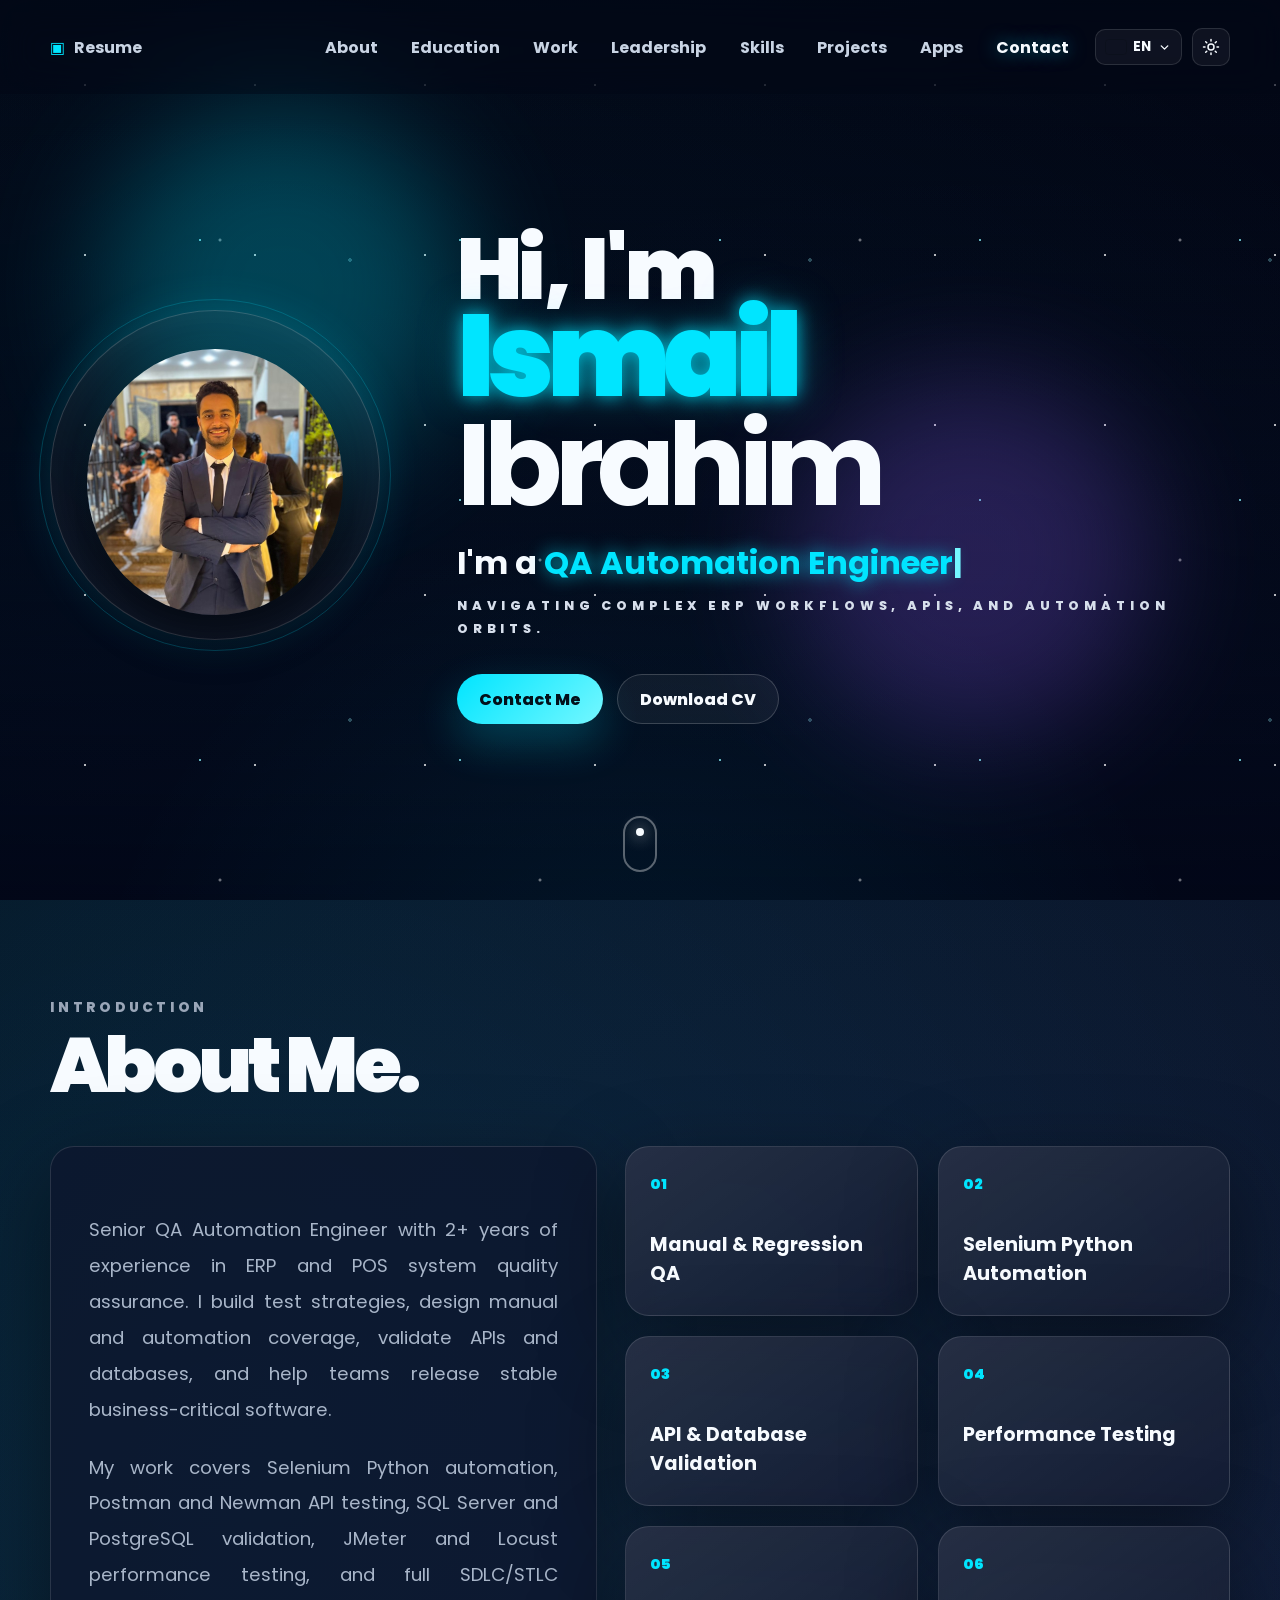
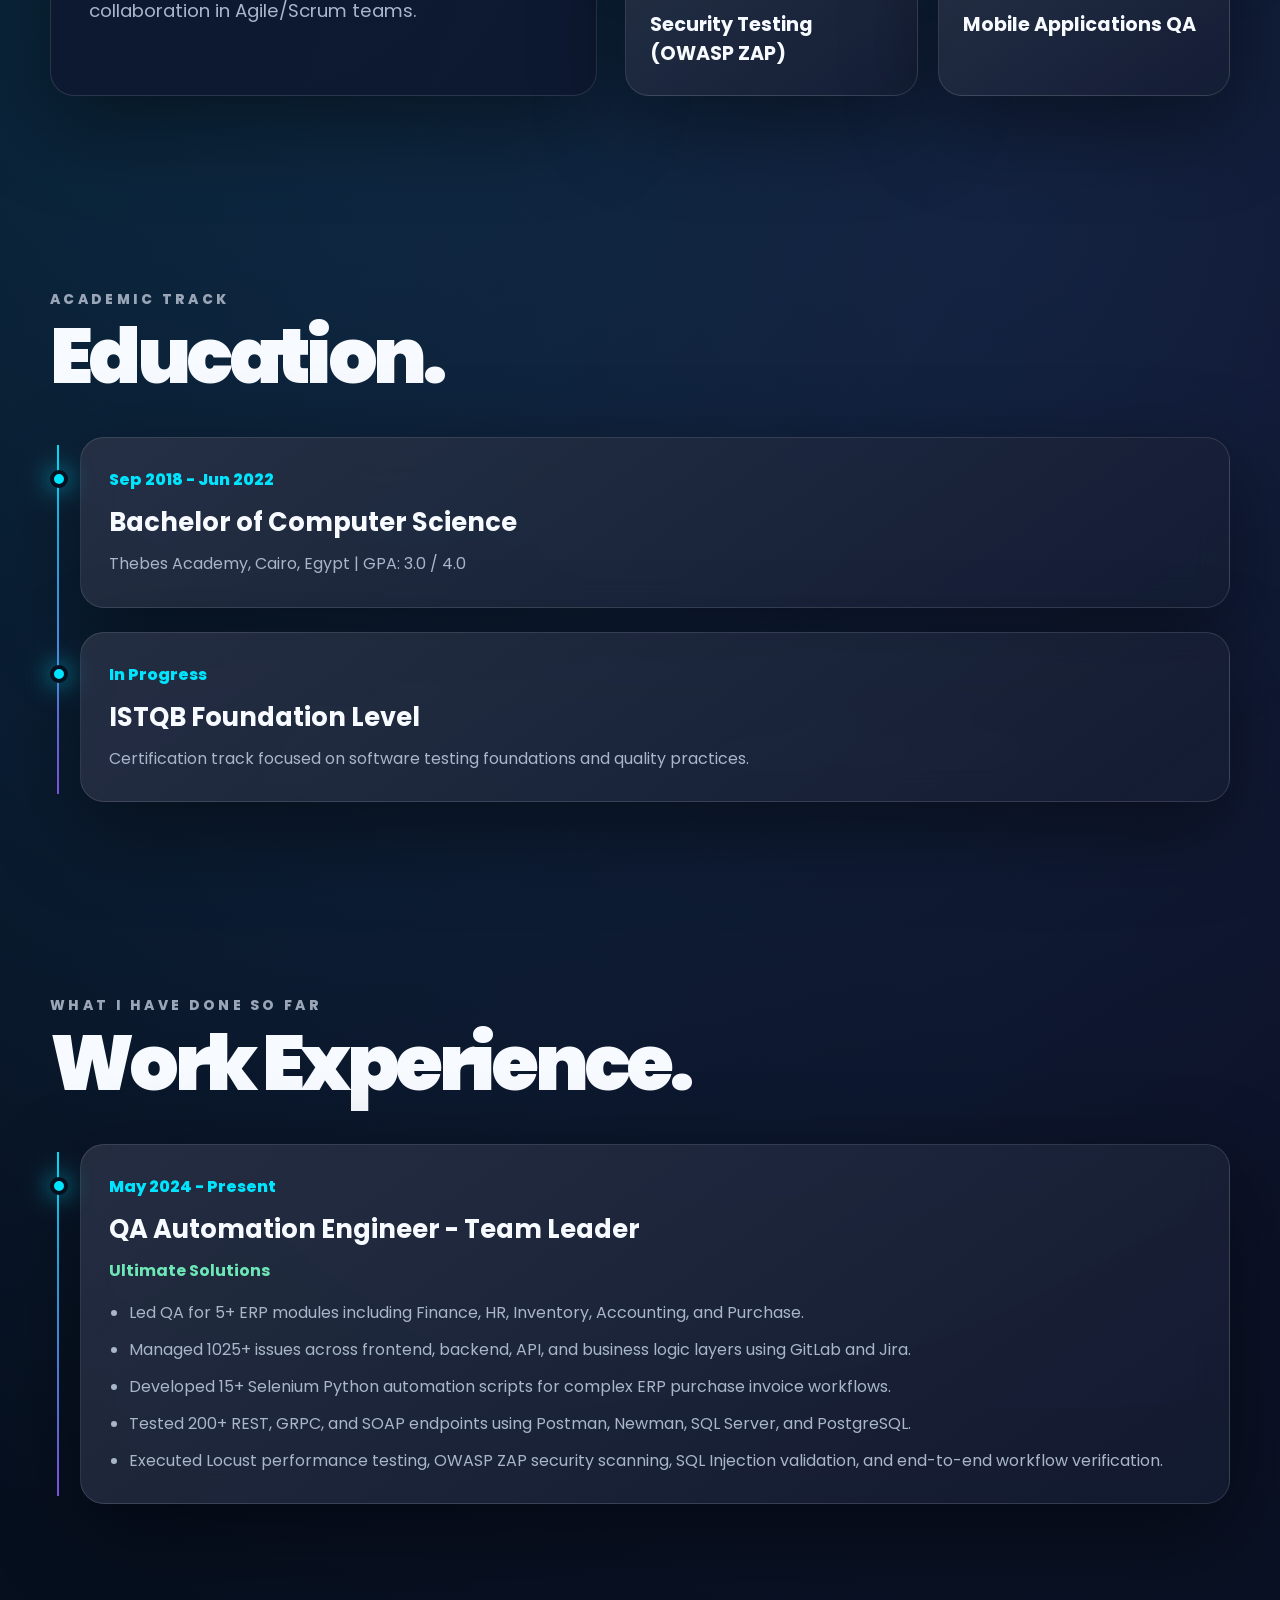
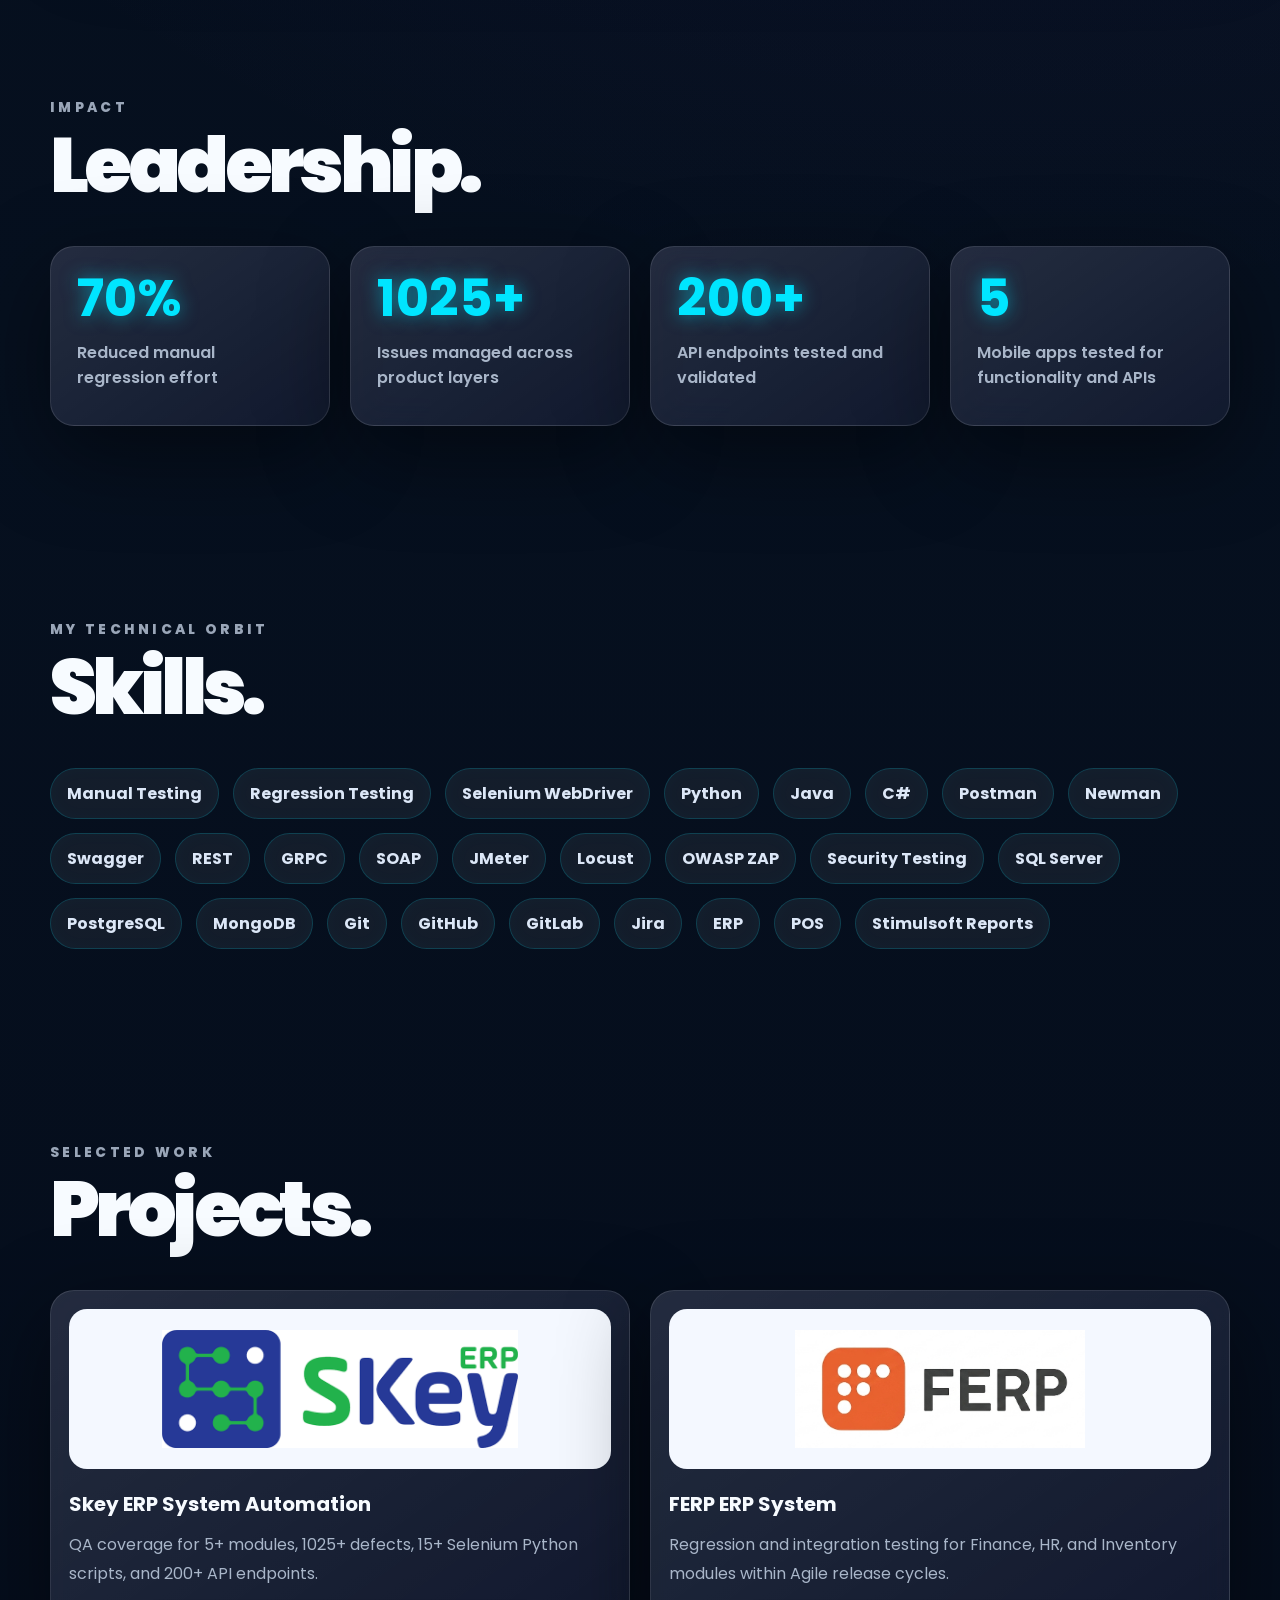
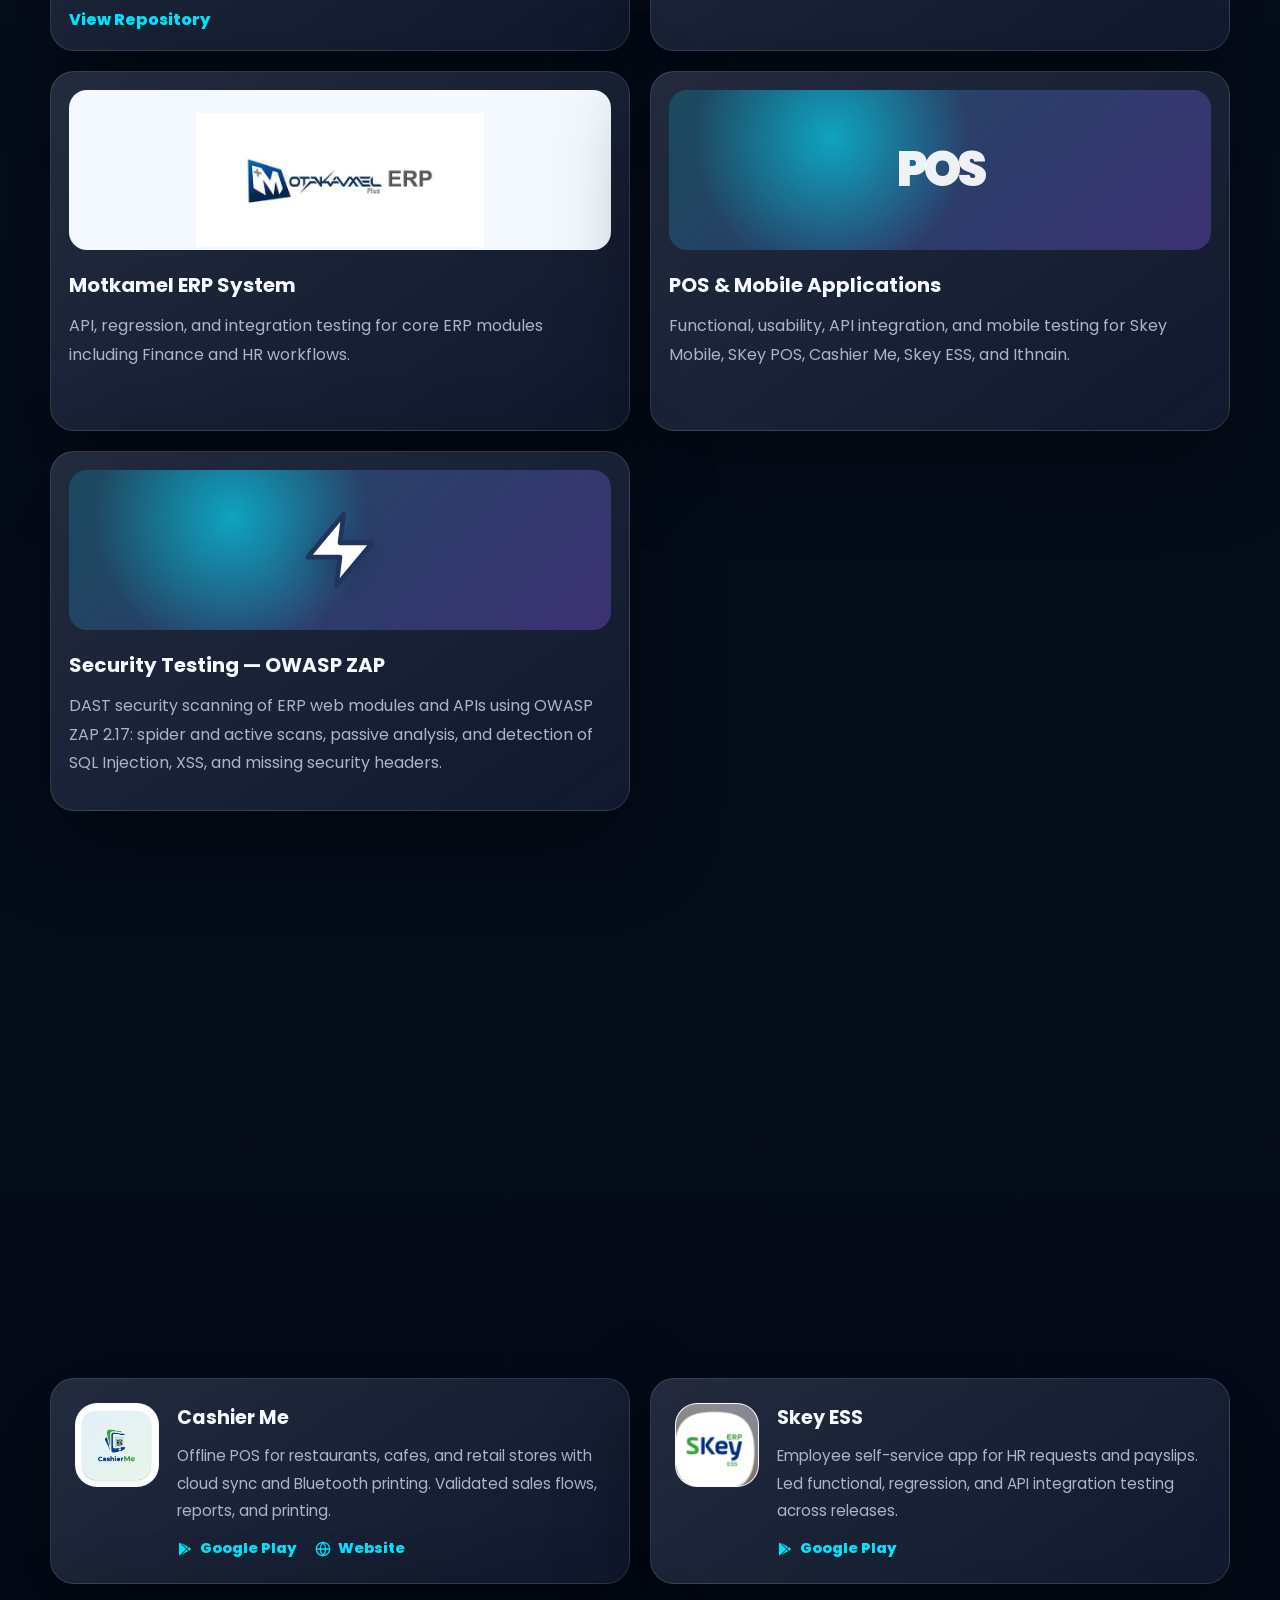
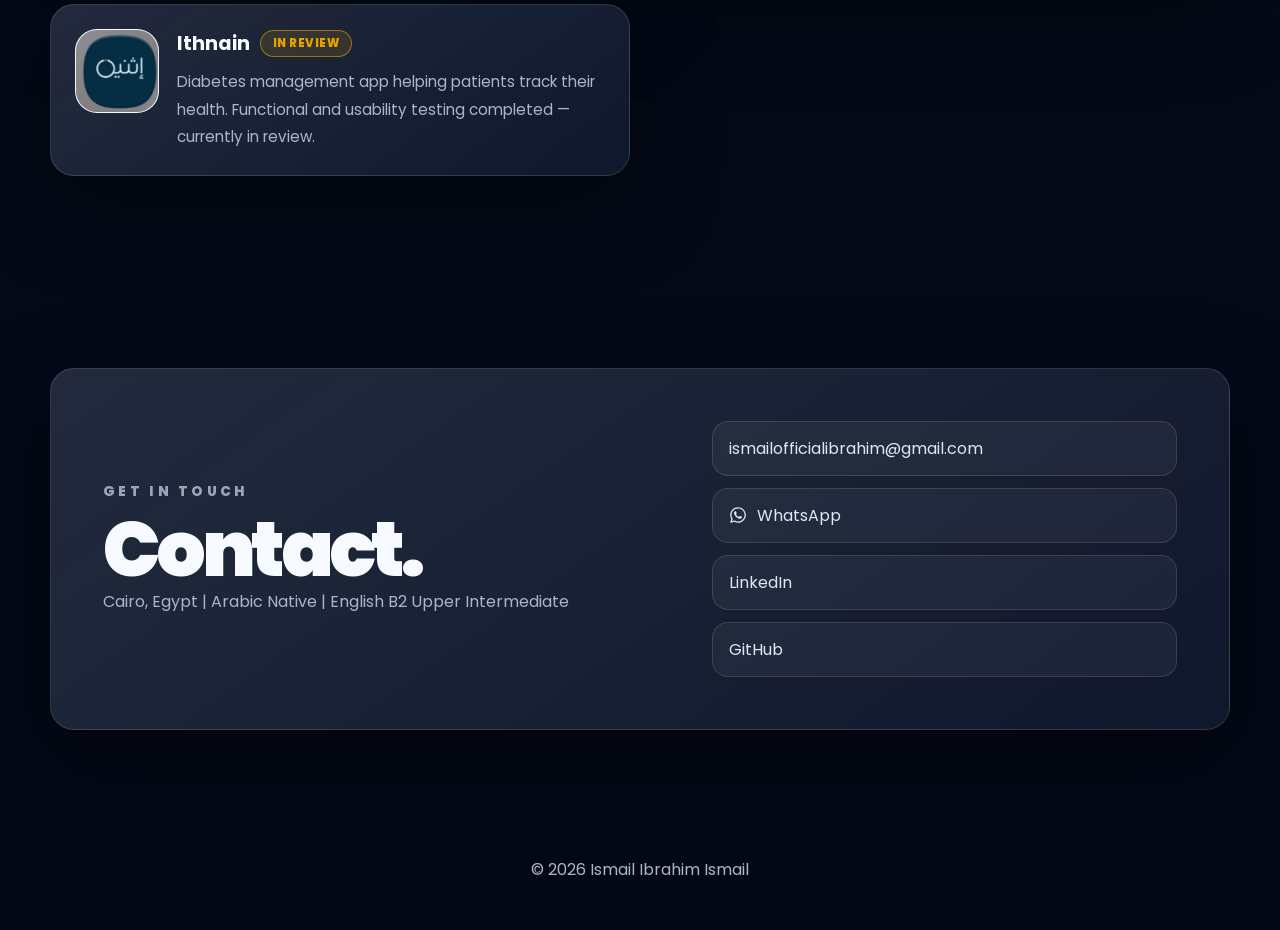
==== commit 29a08a3c: "Mark Skey ESS as published on Google Play and replace the In Review badge with the store link. Co-au" ====
--- a/index.html
+++ b/index.html
@@ -35,7 +35,7 @@
 
   <header class="site-header">
     <nav class="nav">
-      <a class="resume-link cv-link" href="assets/Ismail_CV_EN.pdf?v=20260902" target="_blank" rel="noreferrer">
+      <a class="resume-link cv-link" href="assets/Ismail_CV_EN.pdf?v=20260908" target="_blank" rel="noreferrer">
         <span class="resume-icon">▣</span>
         <span data-i18n="nav.resume">Resume</span>
       </a>
@@ -107,7 +107,7 @@
 
           <div class="hero-actions">
             <a class="btn primary" href="#contact" data-i18n="hero.contactBtn">Contact Me</a>
-            <a class="btn ghost cv-link" href="assets/Ismail_CV_EN.pdf?v=20260902" download="Ismail_CV_EN.pdf" target="_blank" rel="noreferrer" data-i18n="hero.downloadCv">Download CV</a>
+            <a class="btn ghost cv-link" href="assets/Ismail_CV_EN.pdf?v=20260908" download="Ismail_CV_EN.pdf" target="_blank" rel="noreferrer" data-i18n="hero.downloadCv">Download CV</a>
           </div>
         </div>
       </div>
@@ -375,9 +375,14 @@
           <div class="app-body">
             <div class="app-head">
               <h3>Skey ESS</h3>
-              <span class="app-badge" data-i18n="apps.review">In Review</span>
-            </div>
-            <p data-i18n="app4.desc">Employee self-service app for HR requests and payslips. Full QA cycle completed — currently in review on Google Play.</p>
+            </div>
+            <p data-i18n="app4.desc">Employee self-service app for HR requests and payslips. Led functional, regression, and API integration testing across releases.</p>
+            <div class="app-links">
+              <a class="app-store-link" href="https://play.google.com/store/apps/details?id=com.ultimate.skey.ess" target="_blank" rel="noreferrer">
+                <svg viewBox="0 0 24 24" fill="currentColor" aria-hidden="true"><path d="M3 20.5v-17c0-.59.34-1.11.84-1.35L13.69 12l-9.85 9.85c-.5-.25-.84-.76-.84-1.35zm13.81-5.38L6.05 21.34l8.49-8.49 2.27 2.27zm3.35-4.31c.34.27.59.68.59 1.19s-.22.89-.53 1.15l-2.29 1.32-2.5-2.47 2.5-2.47 2.23 1.28zM6.05 2.66l10.76 6.22-2.27 2.27-8.49-8.49z"></path></svg>
+                <span data-i18n="apps.store">Google Play</span>
+              </a>
+            </div>
           </div>
         </article>
 
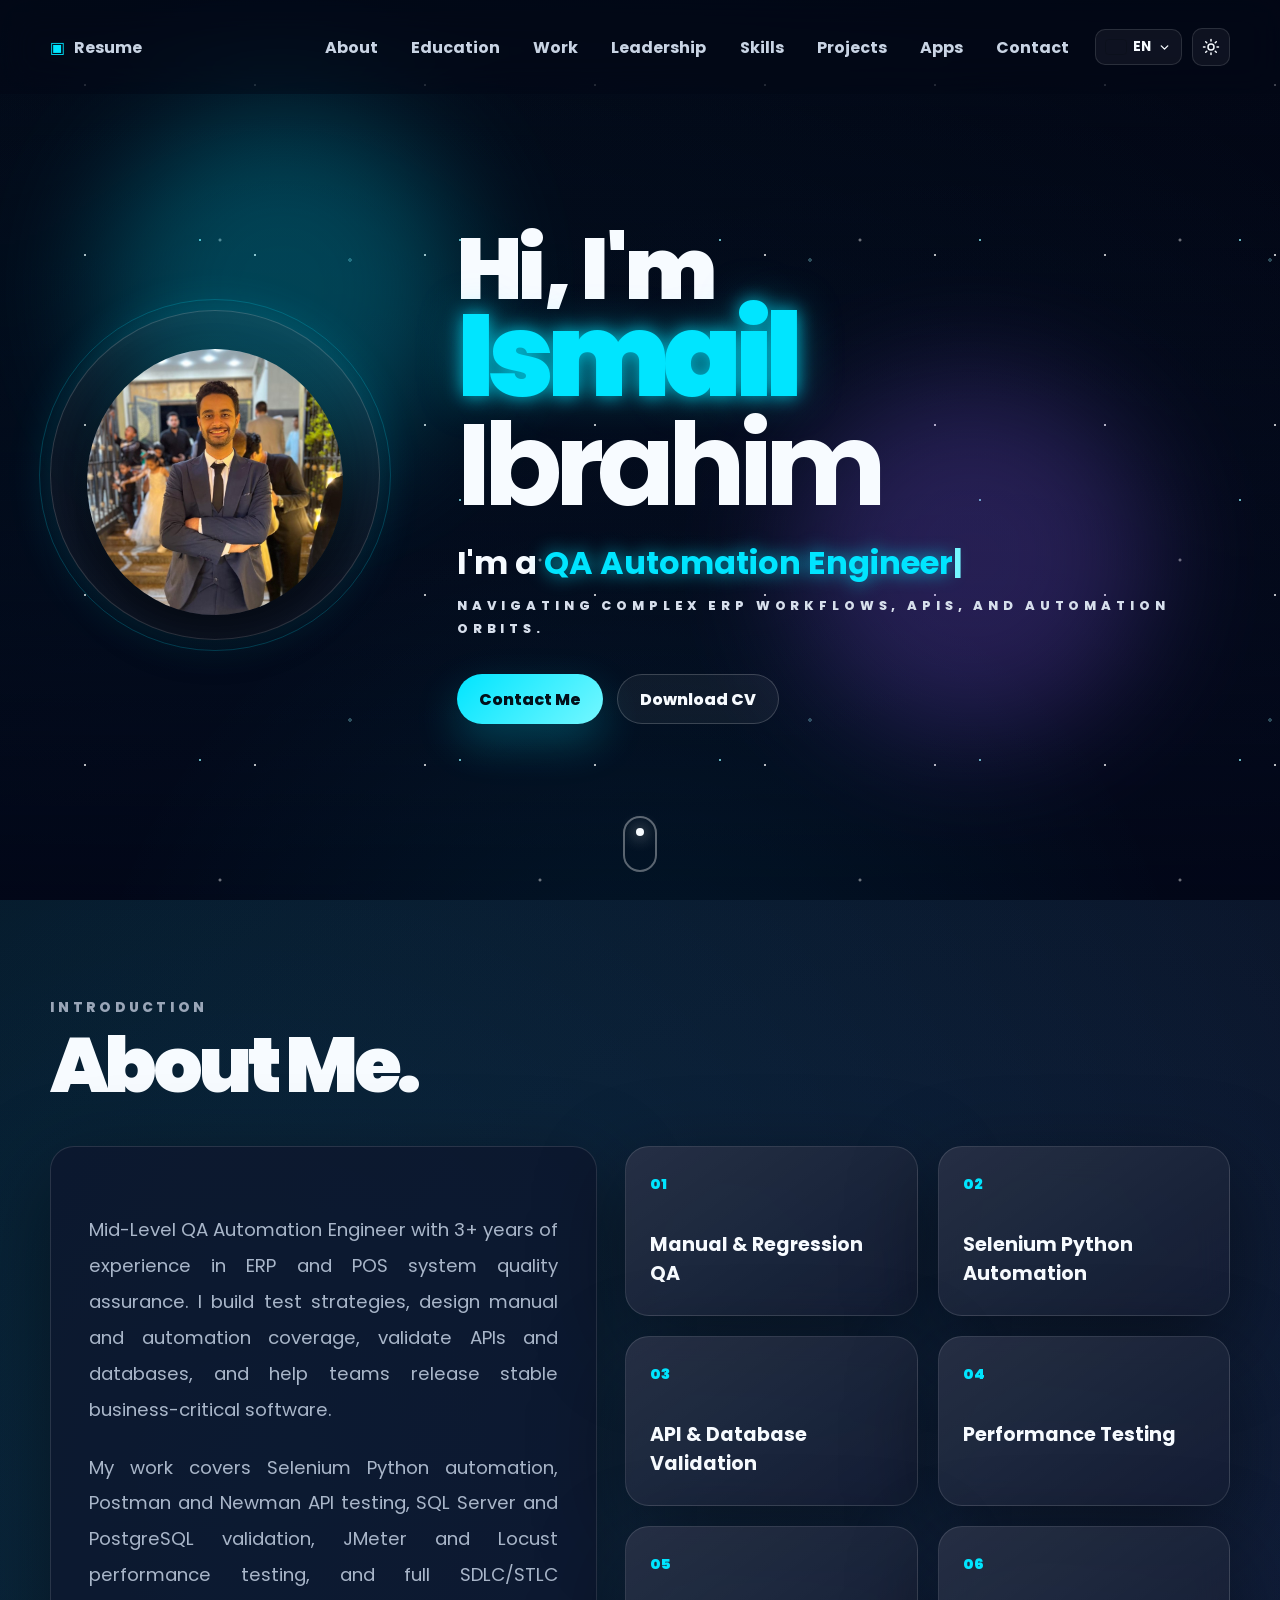
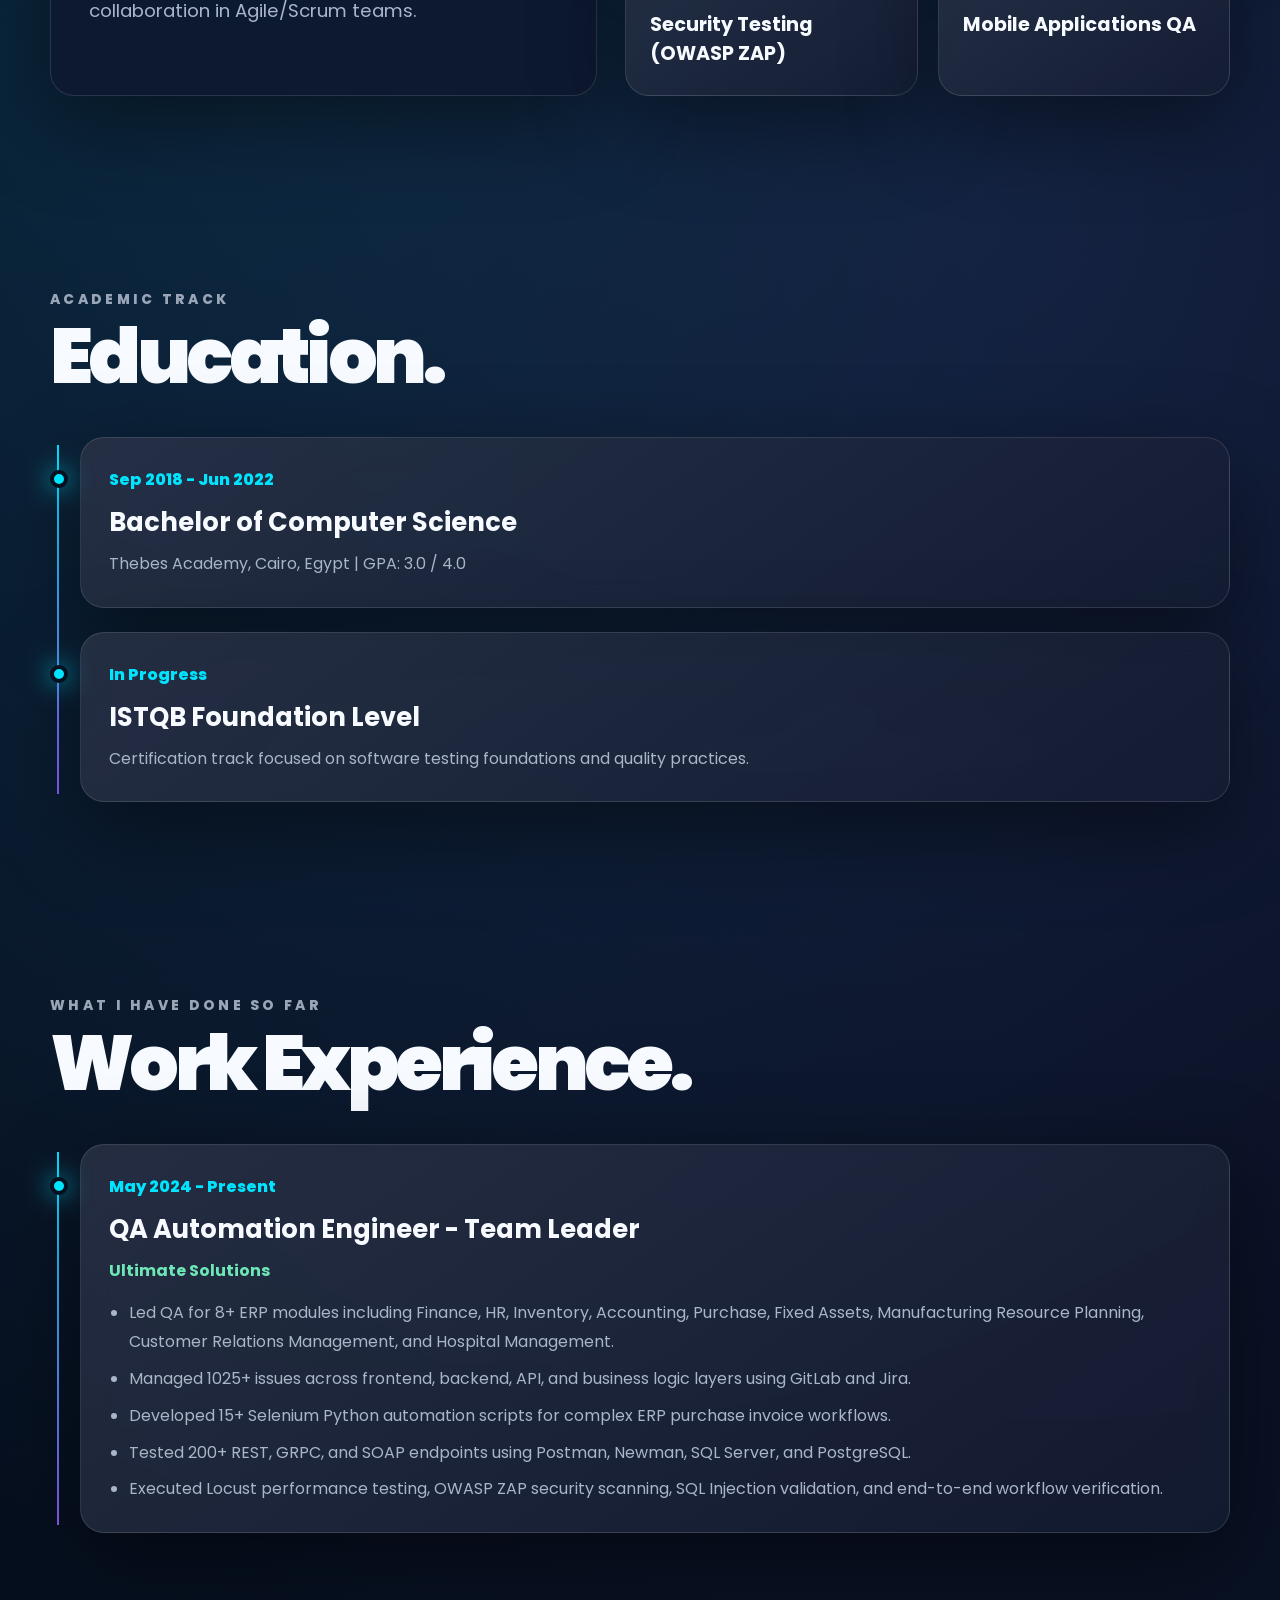
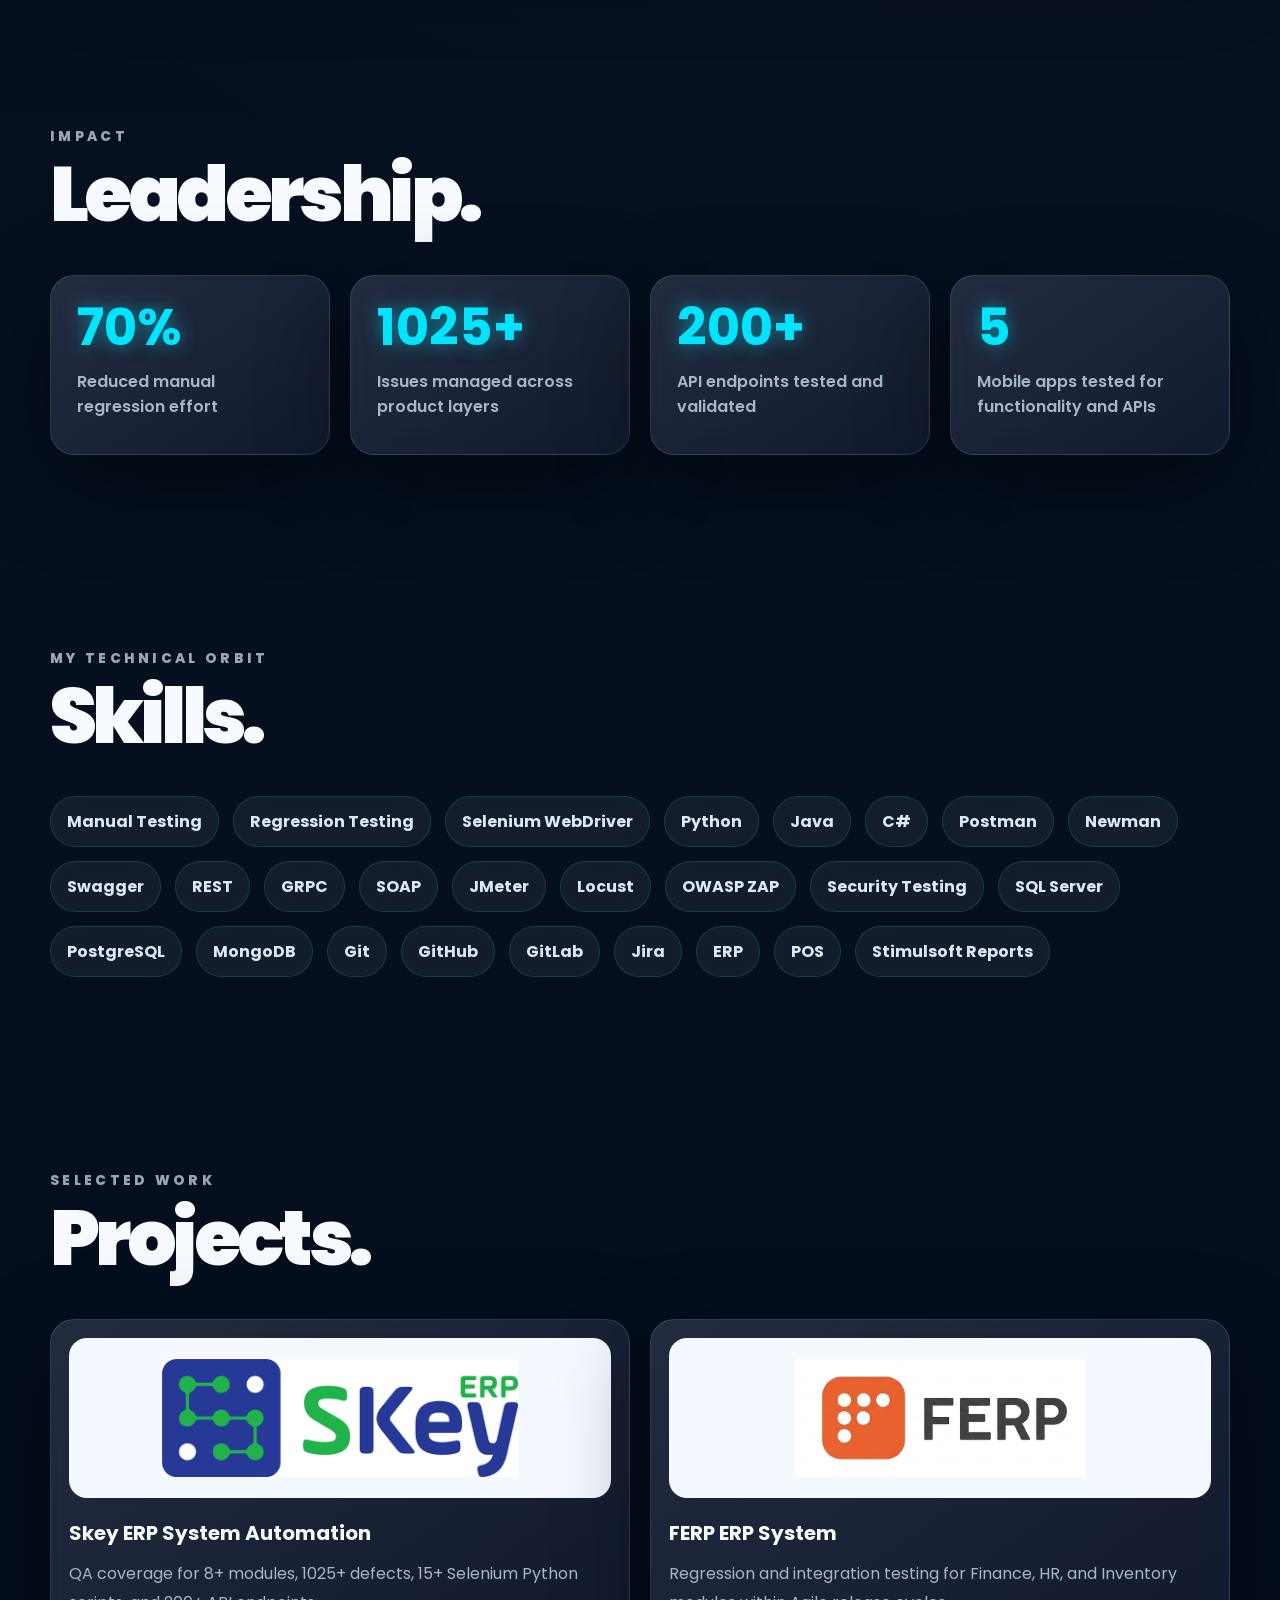
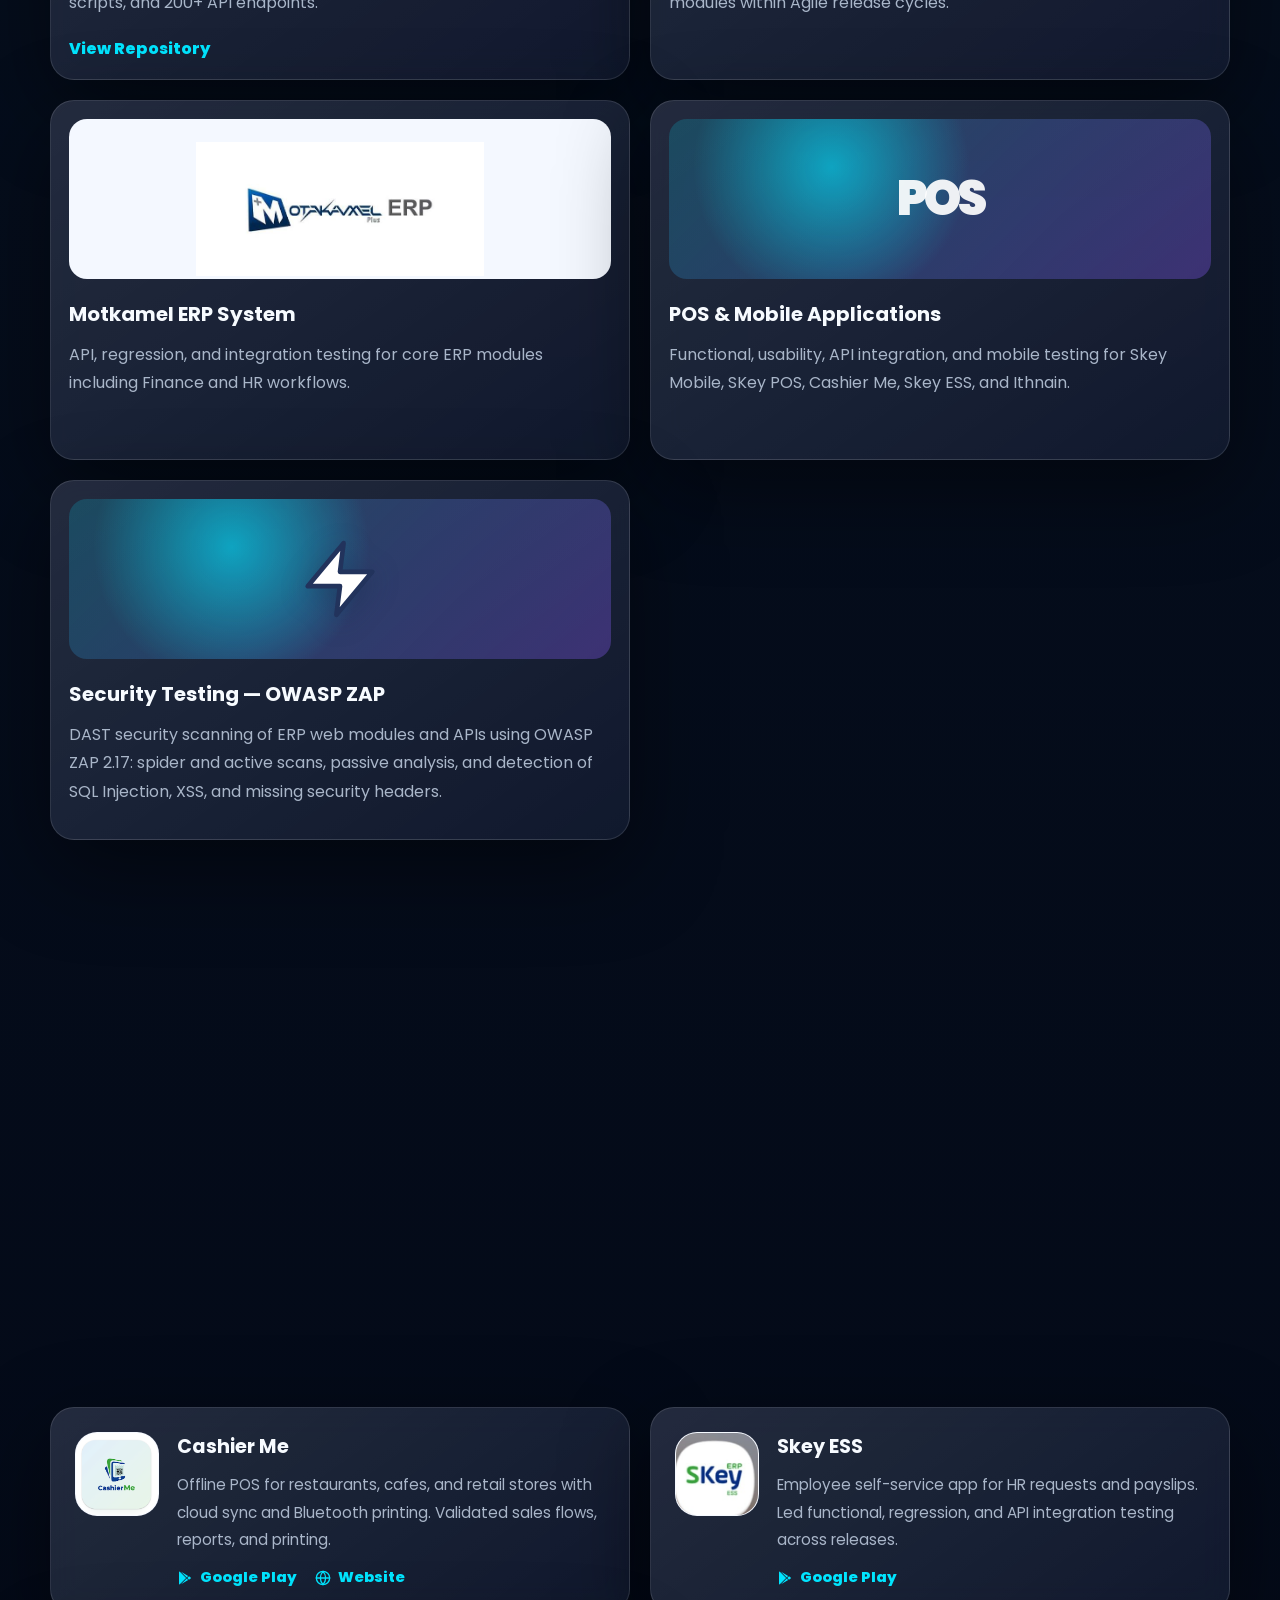
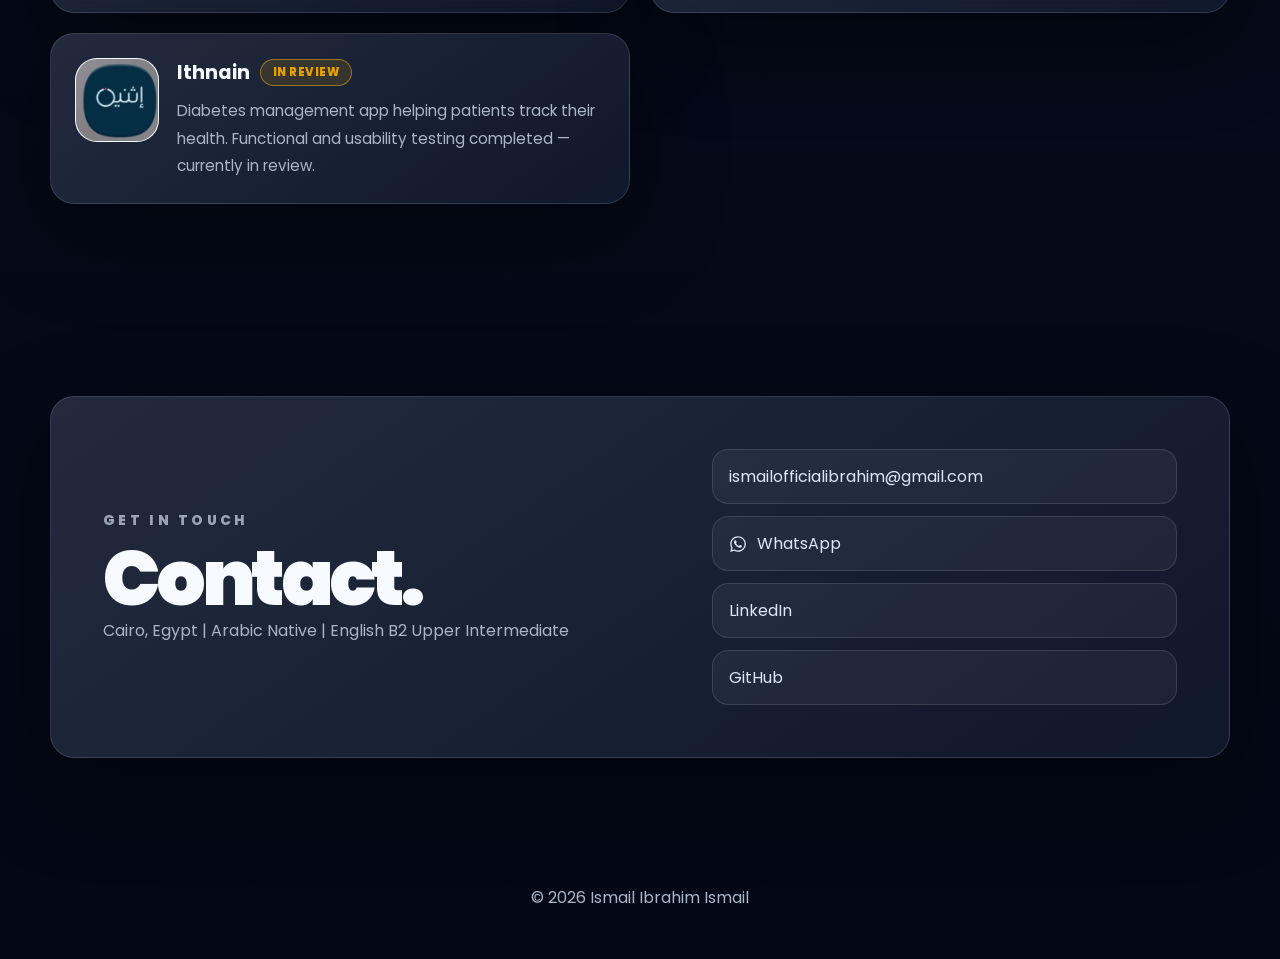
==== commit 04a08788: "Update the CV to Mid-Level with 3+ years and 8+ ERP modules, and replace every language PDF. Co-auth" ====
--- a/index.html
+++ b/index.html
@@ -3,7 +3,7 @@
 <head>
   <meta charset="UTF-8">
   <meta name="viewport" content="width=device-width, initial-scale=1.0">
-  <meta name="description" content="Ismail Ibrahim Ismail portfolio - Senior QA Automation Engineer specializing in ERP systems, Selenium, API Testing, and Performance Testing.">
+  <meta name="description" content="Ismail Ibrahim Ismail portfolio - Mid-Level QA Automation Engineer specializing in ERP systems, Selenium, API Testing, and Performance Testing.">
   <title>Ismail Ibrahim | QA Automation Engineer</title>
   <script>
     (function () {
@@ -35,7 +35,7 @@
 
   <header class="site-header">
     <nav class="nav">
-      <a class="resume-link cv-link" href="assets/Ismail_CV_EN.pdf?v=20260908" target="_blank" rel="noreferrer">
+      <a class="resume-link cv-link" href="assets/Ismail_CV_EN.pdf?v=20261007" target="_blank" rel="noreferrer">
         <span class="resume-icon">▣</span>
         <span data-i18n="nav.resume">Resume</span>
       </a>
@@ -107,7 +107,7 @@
 
           <div class="hero-actions">
             <a class="btn primary" href="#contact" data-i18n="hero.contactBtn">Contact Me</a>
-            <a class="btn ghost cv-link" href="assets/Ismail_CV_EN.pdf?v=20260908" download="Ismail_CV_EN.pdf" target="_blank" rel="noreferrer" data-i18n="hero.downloadCv">Download CV</a>
+            <a class="btn ghost cv-link" href="assets/Ismail_CV_EN.pdf?v=20261007" download="Ismail_CV_EN.pdf" target="_blank" rel="noreferrer" data-i18n="hero.downloadCv">Download CV</a>
           </div>
         </div>
       </div>
@@ -125,7 +125,7 @@
       <div class="about-grid">
         <article class="about-copy reveal">
           <p data-i18n="about.p1">
-            Senior QA Automation Engineer with 2+ years of experience in ERP and POS system quality assurance.
+            Mid-Level QA Automation Engineer with 3+ years of experience in ERP and POS system quality assurance.
             I build test strategies, design manual and automation coverage, validate APIs and databases, and help
             teams release stable business-critical software.
           </p>
@@ -197,7 +197,7 @@
           <h3 data-i18n="work.role">QA Automation Engineer - Team Leader</h3>
           <p class="company" data-i18n="work.company">Ultimate Solutions</p>
           <ul>
-            <li data-i18n="work.li1">Led QA for 5+ ERP modules including Finance, HR, Inventory, Accounting, and Purchase.</li>
+            <li data-i18n="work.li1">Led QA for 8+ ERP modules including Finance, HR, Inventory, Accounting, Purchase, Fixed Assets, Manufacturing Resource Planning, Customer Relations Management, and Hospital Management.</li>
             <li data-i18n="work.li2">Managed 1025+ issues across frontend, backend, API, and business logic layers using GitLab and Jira.</li>
             <li data-i18n="work.li3">Developed 15+ Selenium Python automation scripts for complex ERP purchase invoice workflows.</li>
             <li data-i18n="work.li4">Tested 200+ REST, GRPC, and SOAP endpoints using Postman, Newman, SQL Server, and PostgreSQL.</li>
@@ -278,7 +278,7 @@
             <img src="assets/skeyerp.png" alt="SKey ERP logo">
           </div>
           <h3 data-i18n="proj1.title">Skey ERP System Automation</h3>
-          <p data-i18n="proj1.desc">QA coverage for 5+ modules, 1025+ defects, 15+ Selenium Python scripts, and 200+ API endpoints.</p>
+          <p data-i18n="proj1.desc">QA coverage for 8+ modules, 1025+ defects, 15+ Selenium Python scripts, and 200+ API endpoints.</p>
           <a href="https://github.com/ismail0ibrahim/automation_skey" target="_blank" rel="noreferrer" data-i18n="proj.link">View Repository</a>
         </article>
         <article class="project-card reveal">
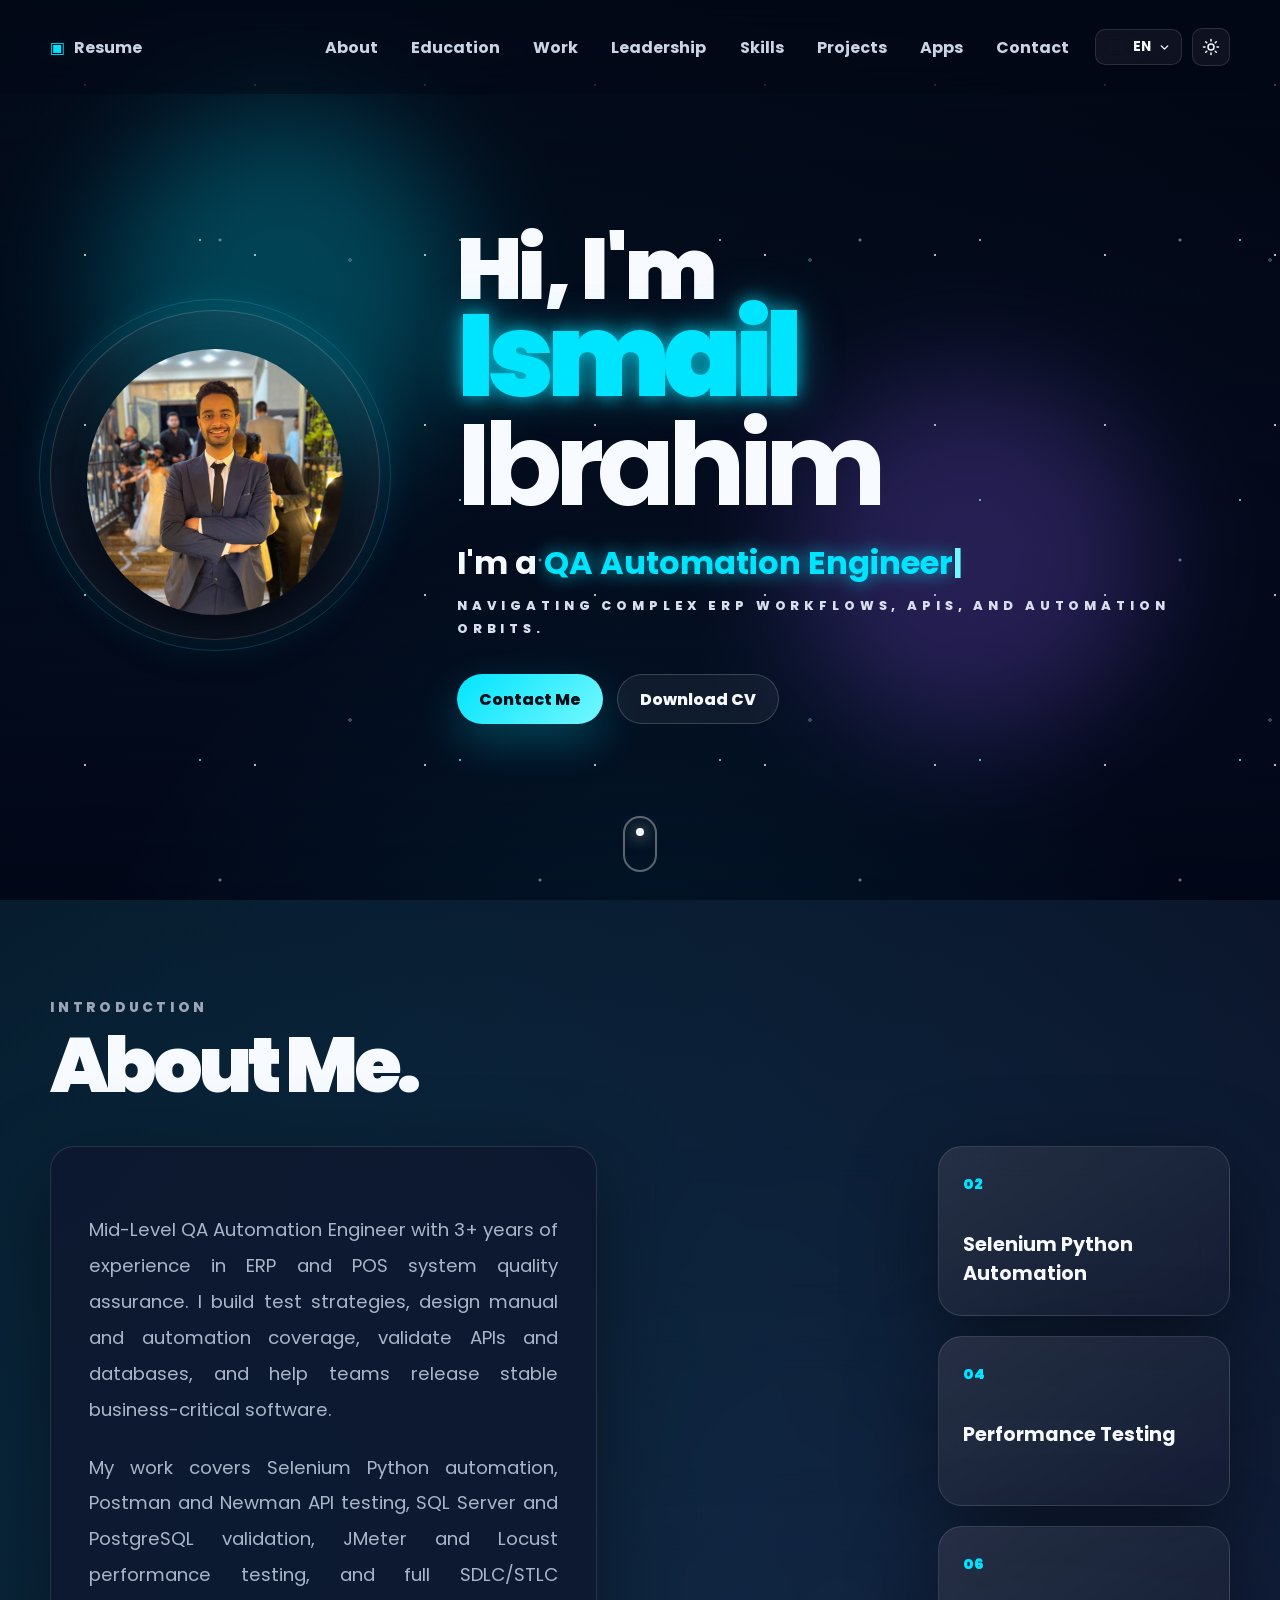
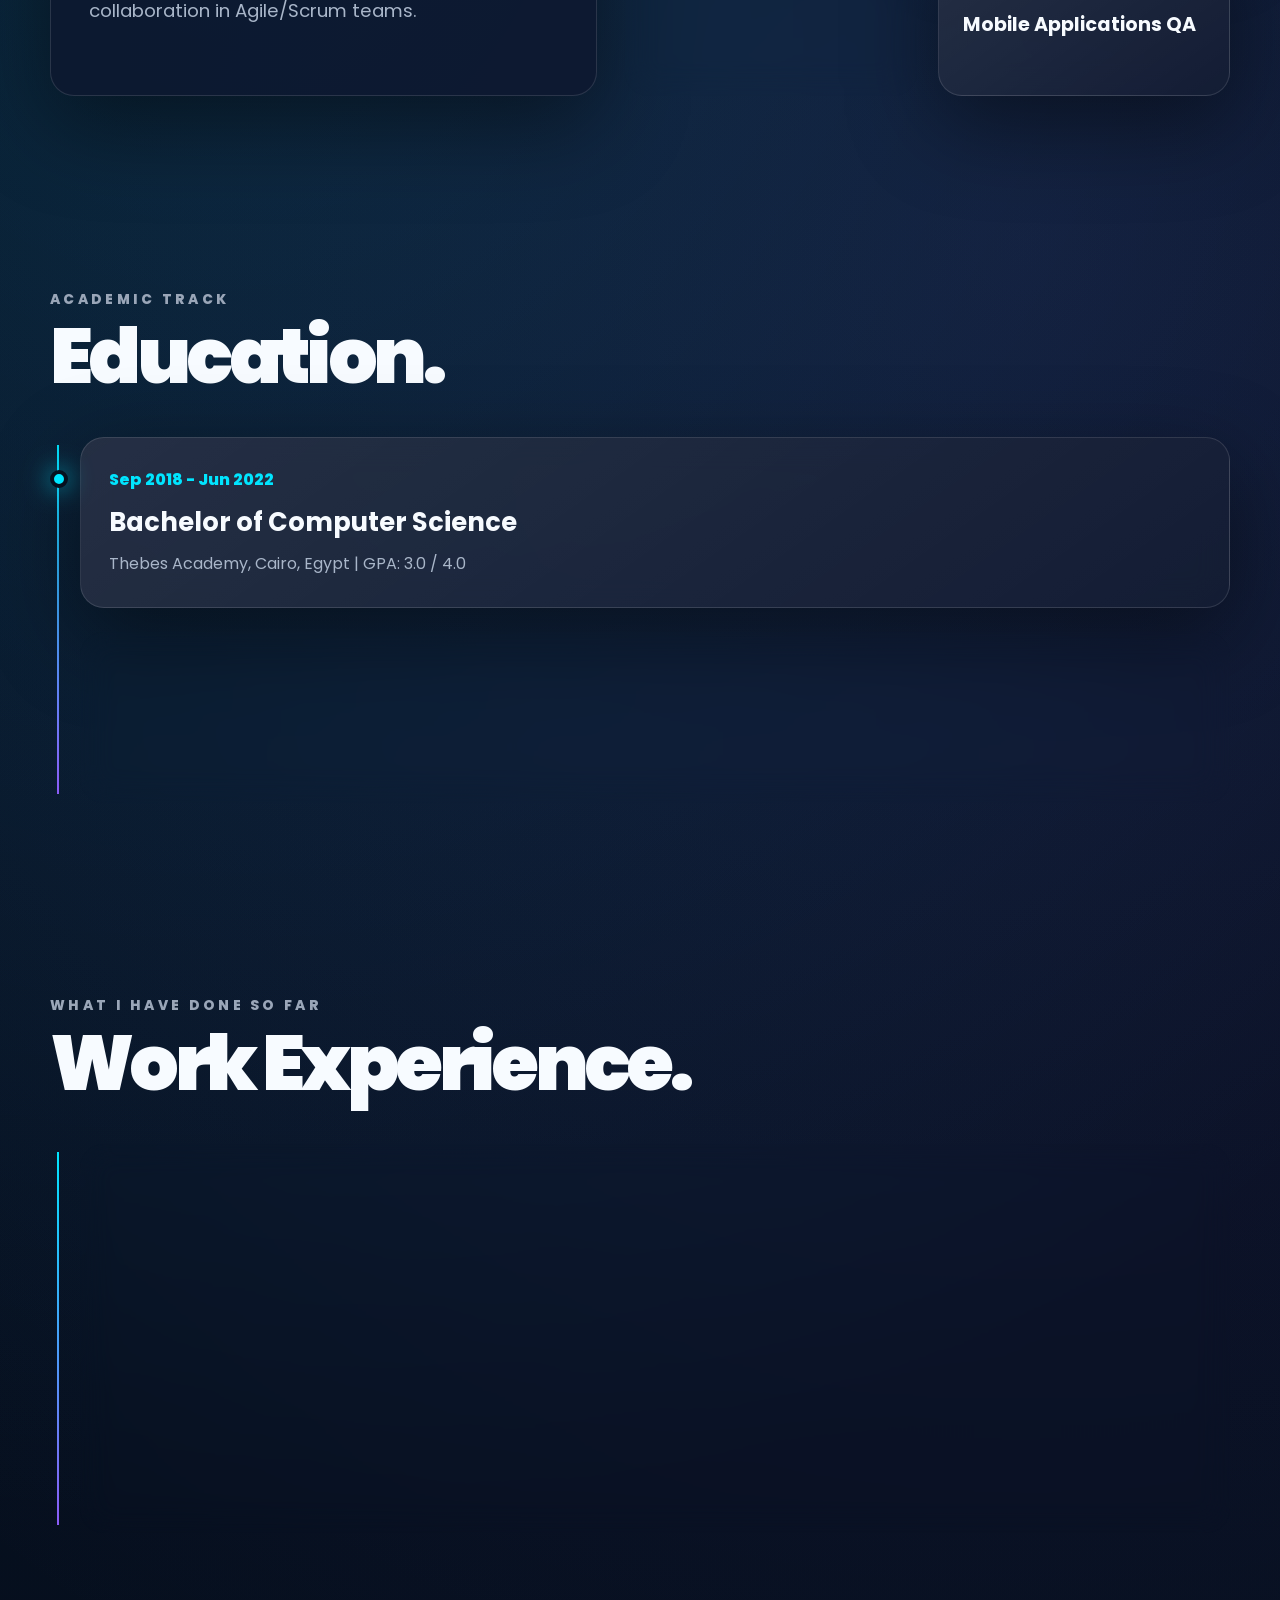
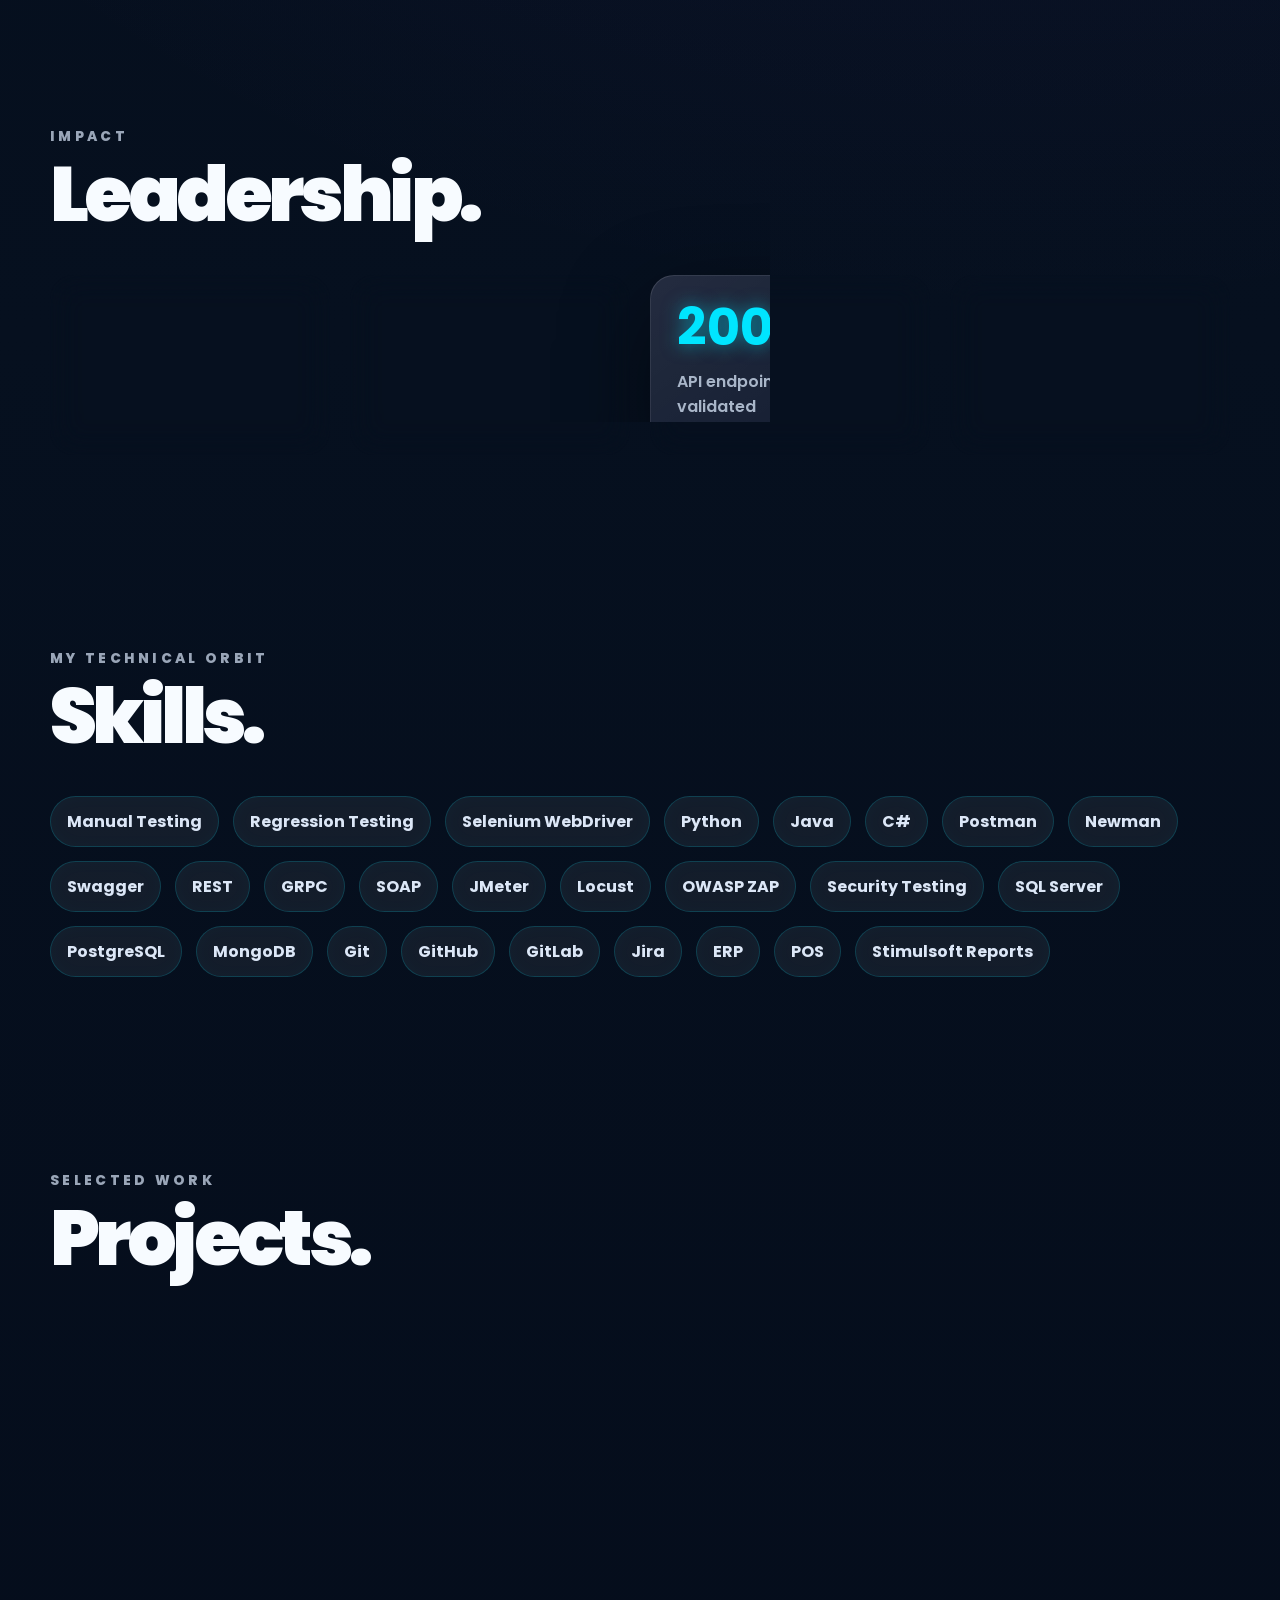
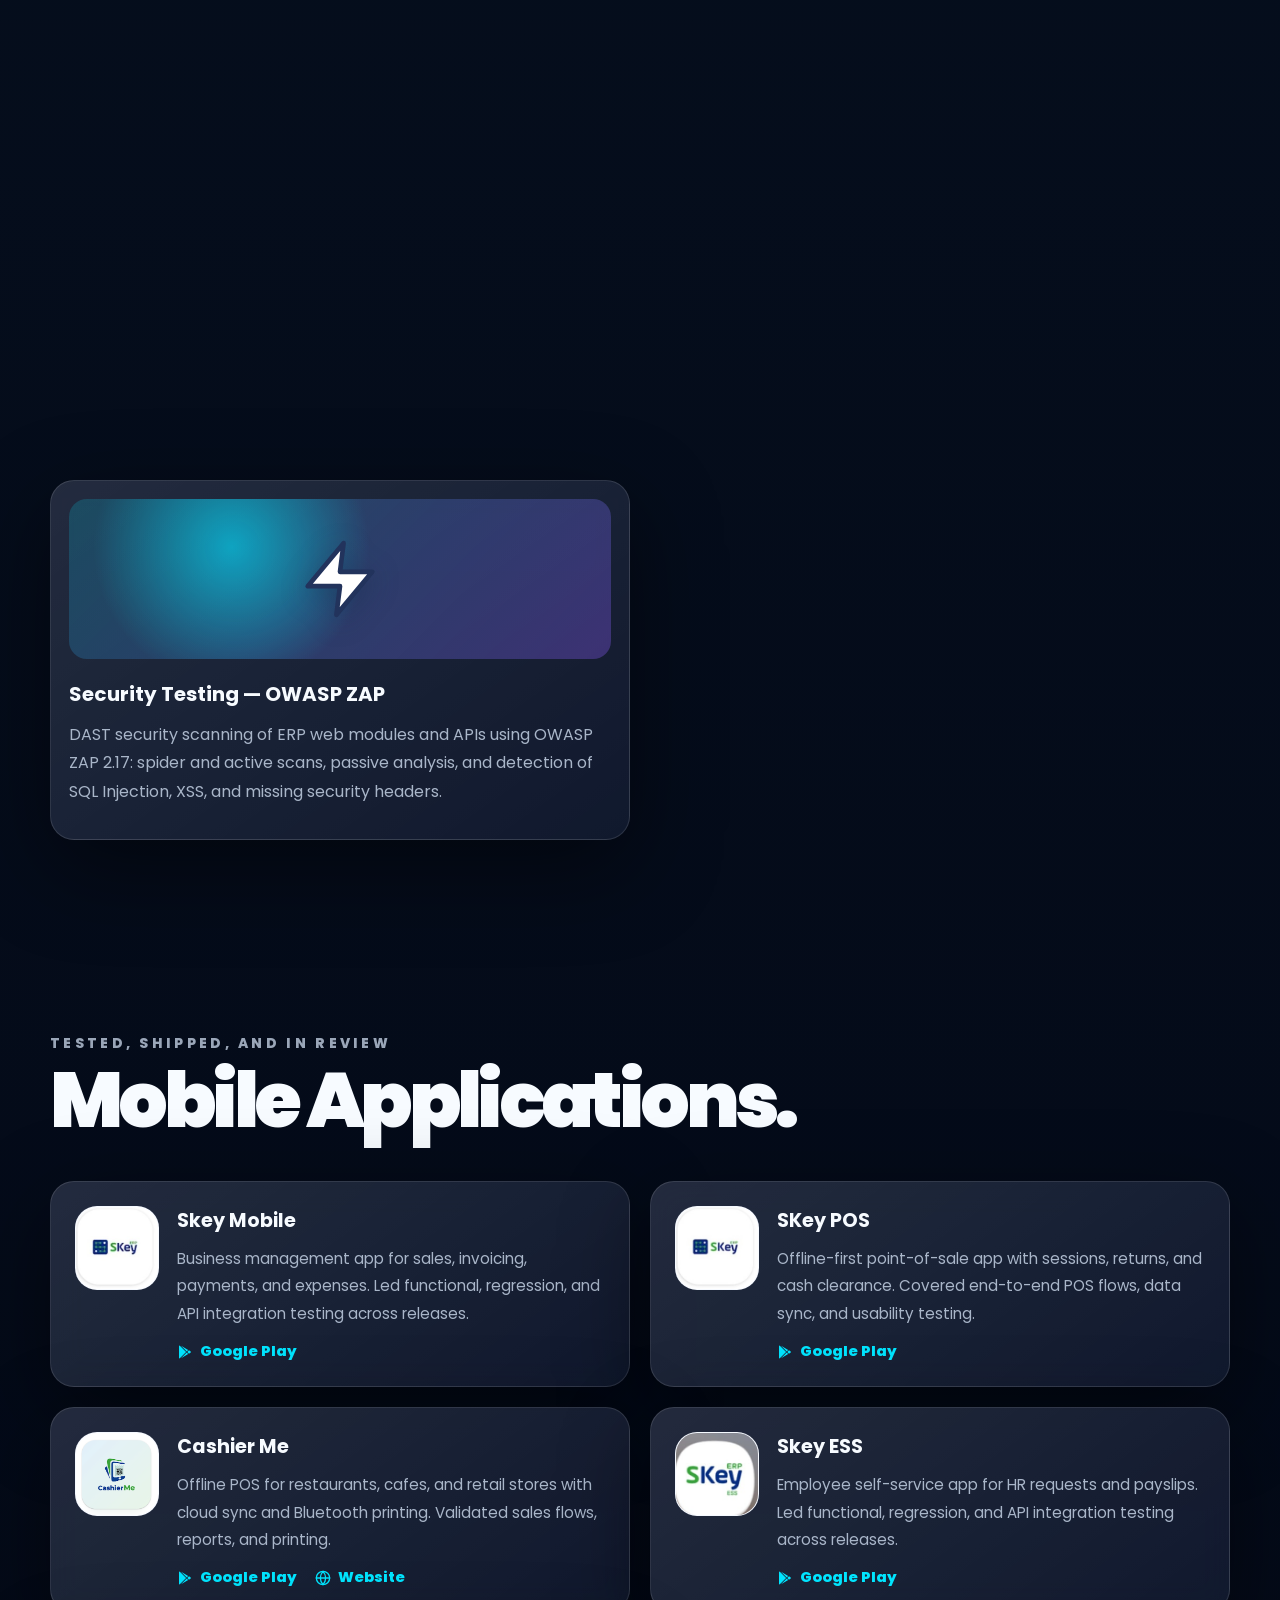
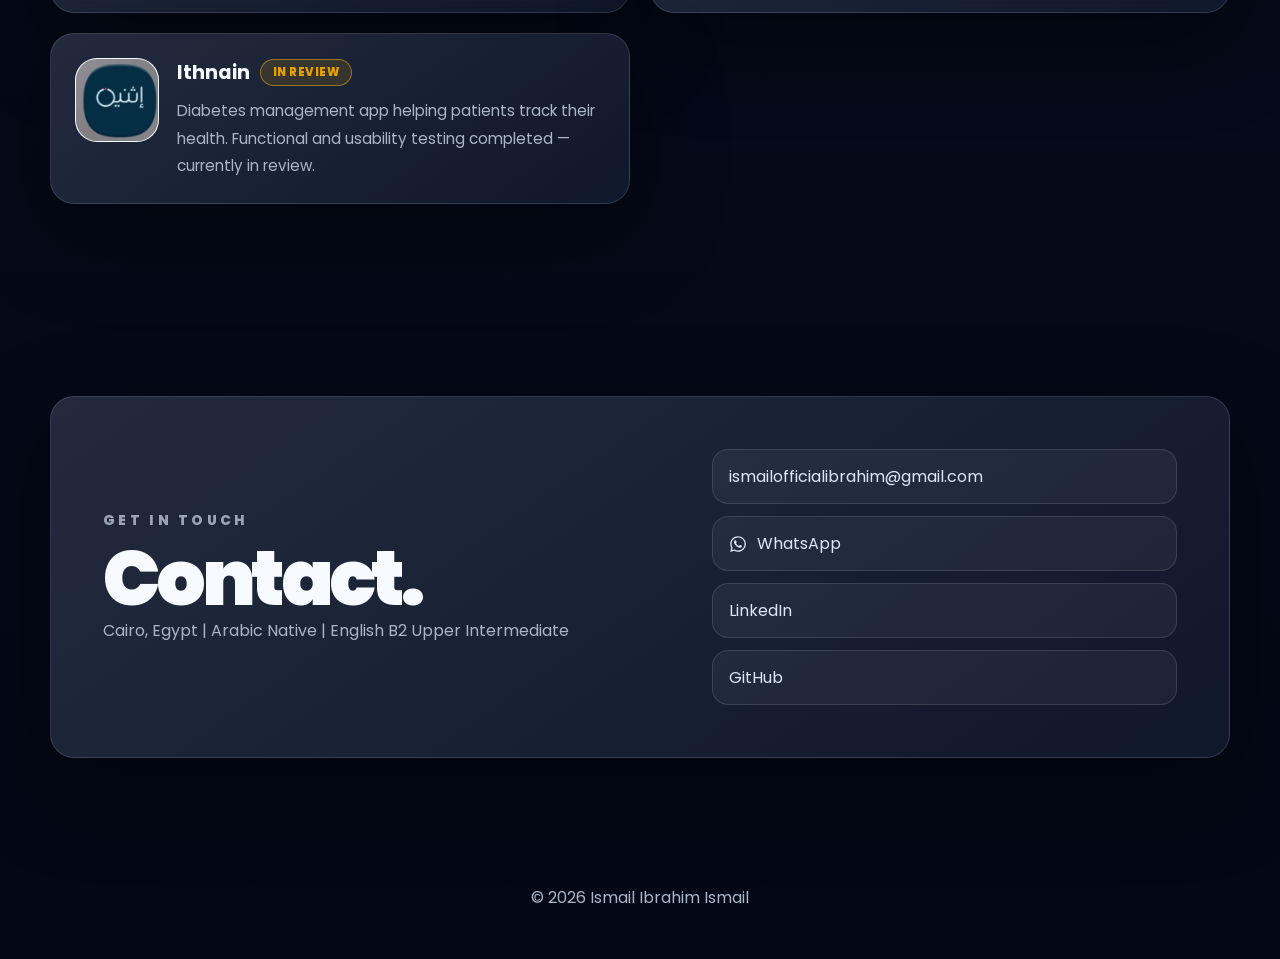
==== commit 064d4ea6: "Show Ismail's photo as the browser tab icon on the portfolio and CV. Co-authored-by: Cursor <cursora" ====
--- a/index.html
+++ b/index.html
@@ -5,6 +5,8 @@
   <meta name="viewport" content="width=device-width, initial-scale=1.0">
   <meta name="description" content="Ismail Ibrahim Ismail portfolio - Mid-Level QA Automation Engineer specializing in ERP systems, Selenium, API Testing, and Performance Testing.">
   <title>Ismail Ibrahim | QA Automation Engineer</title>
+  <link rel="icon" type="image/png" href="assets/favicon.png?v=20261007">
+  <link rel="apple-touch-icon" href="assets/favicon.png?v=20261007">
   <script>
     (function () {
       // Light mode from 7am to 7pm, dark mode otherwise.
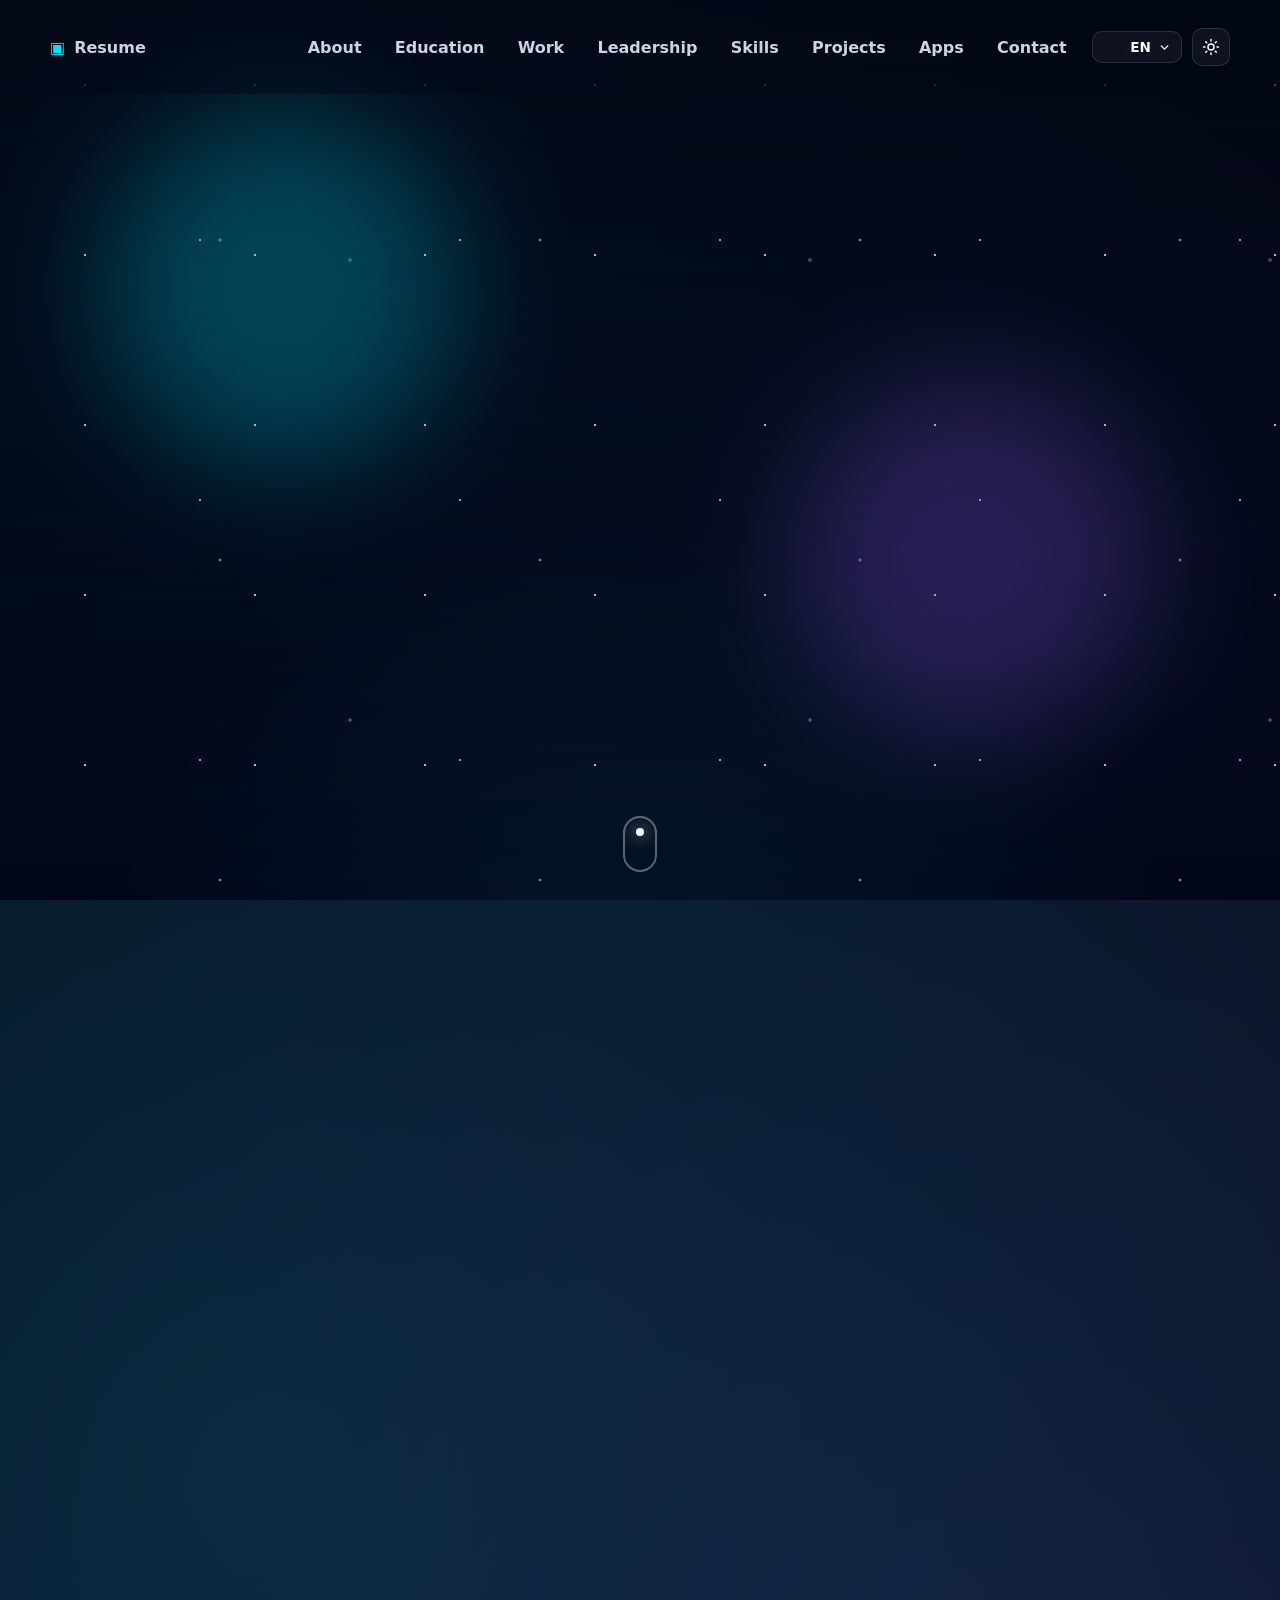
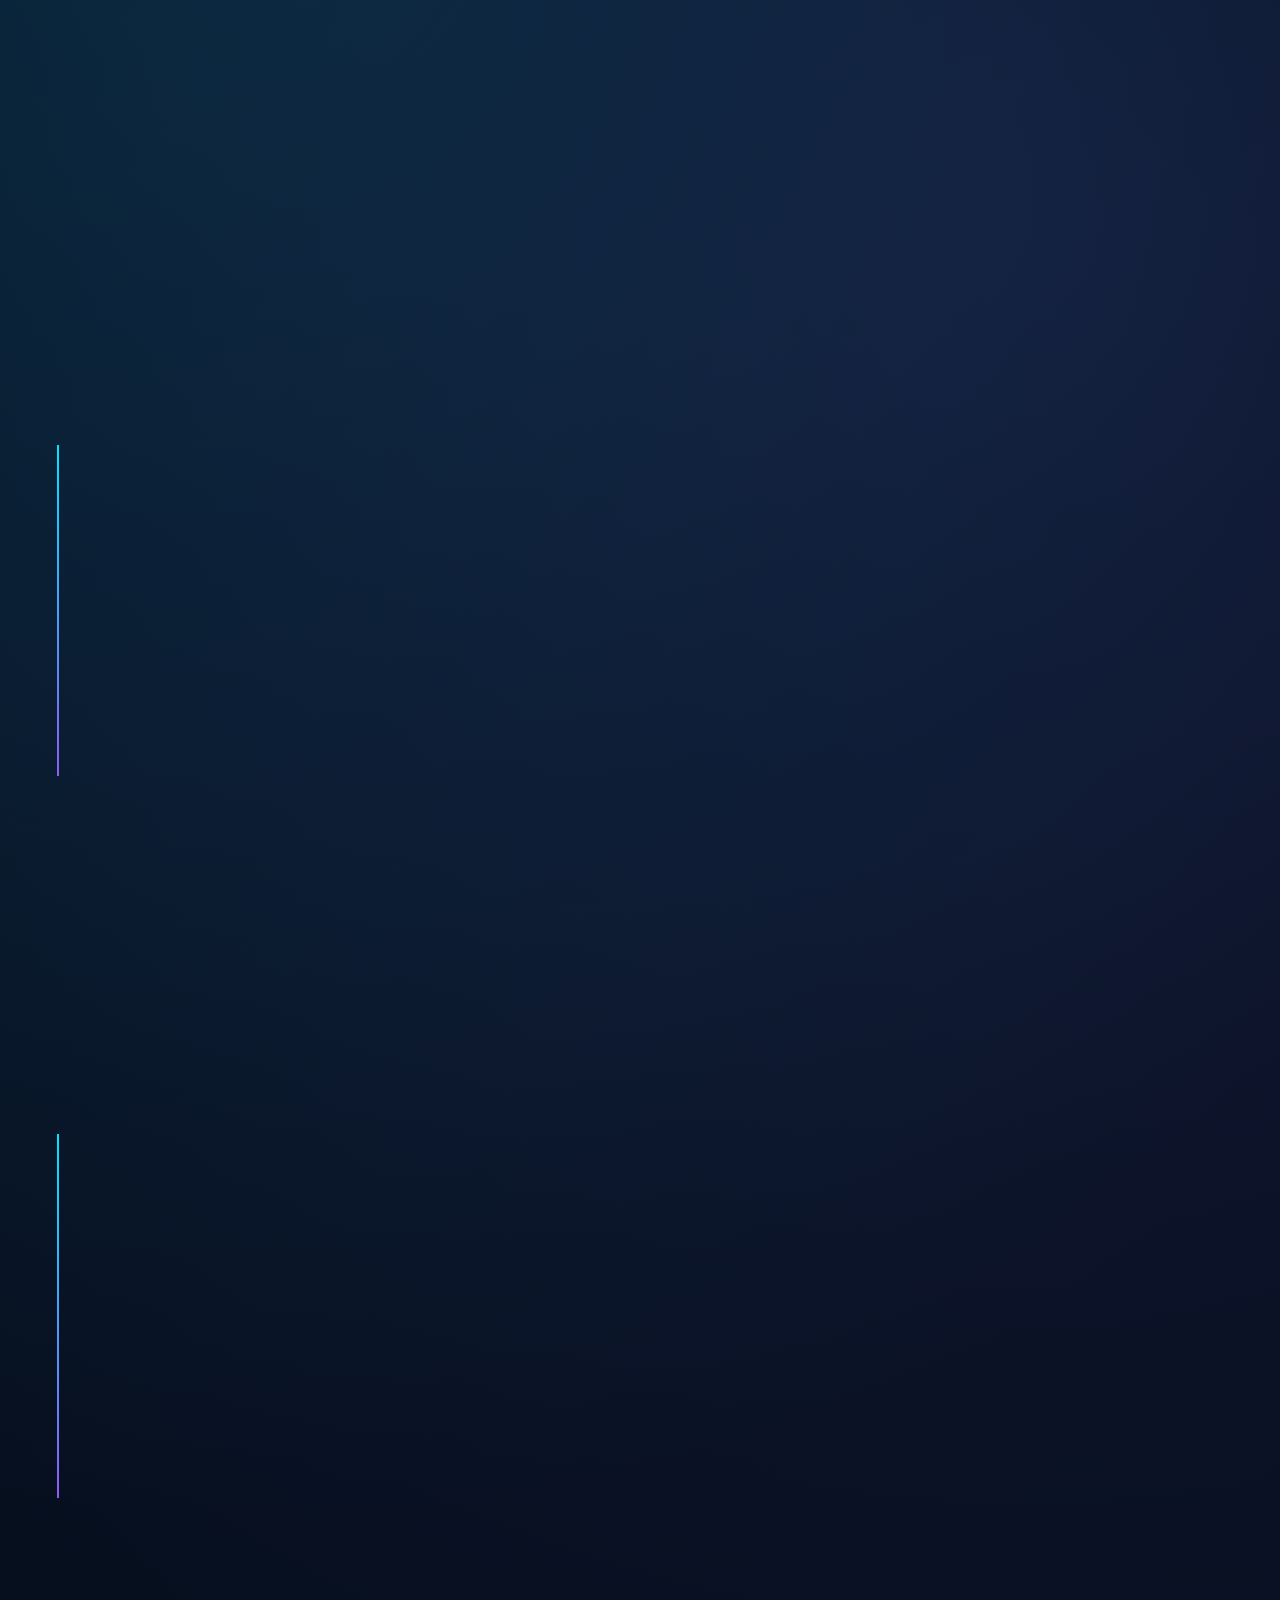
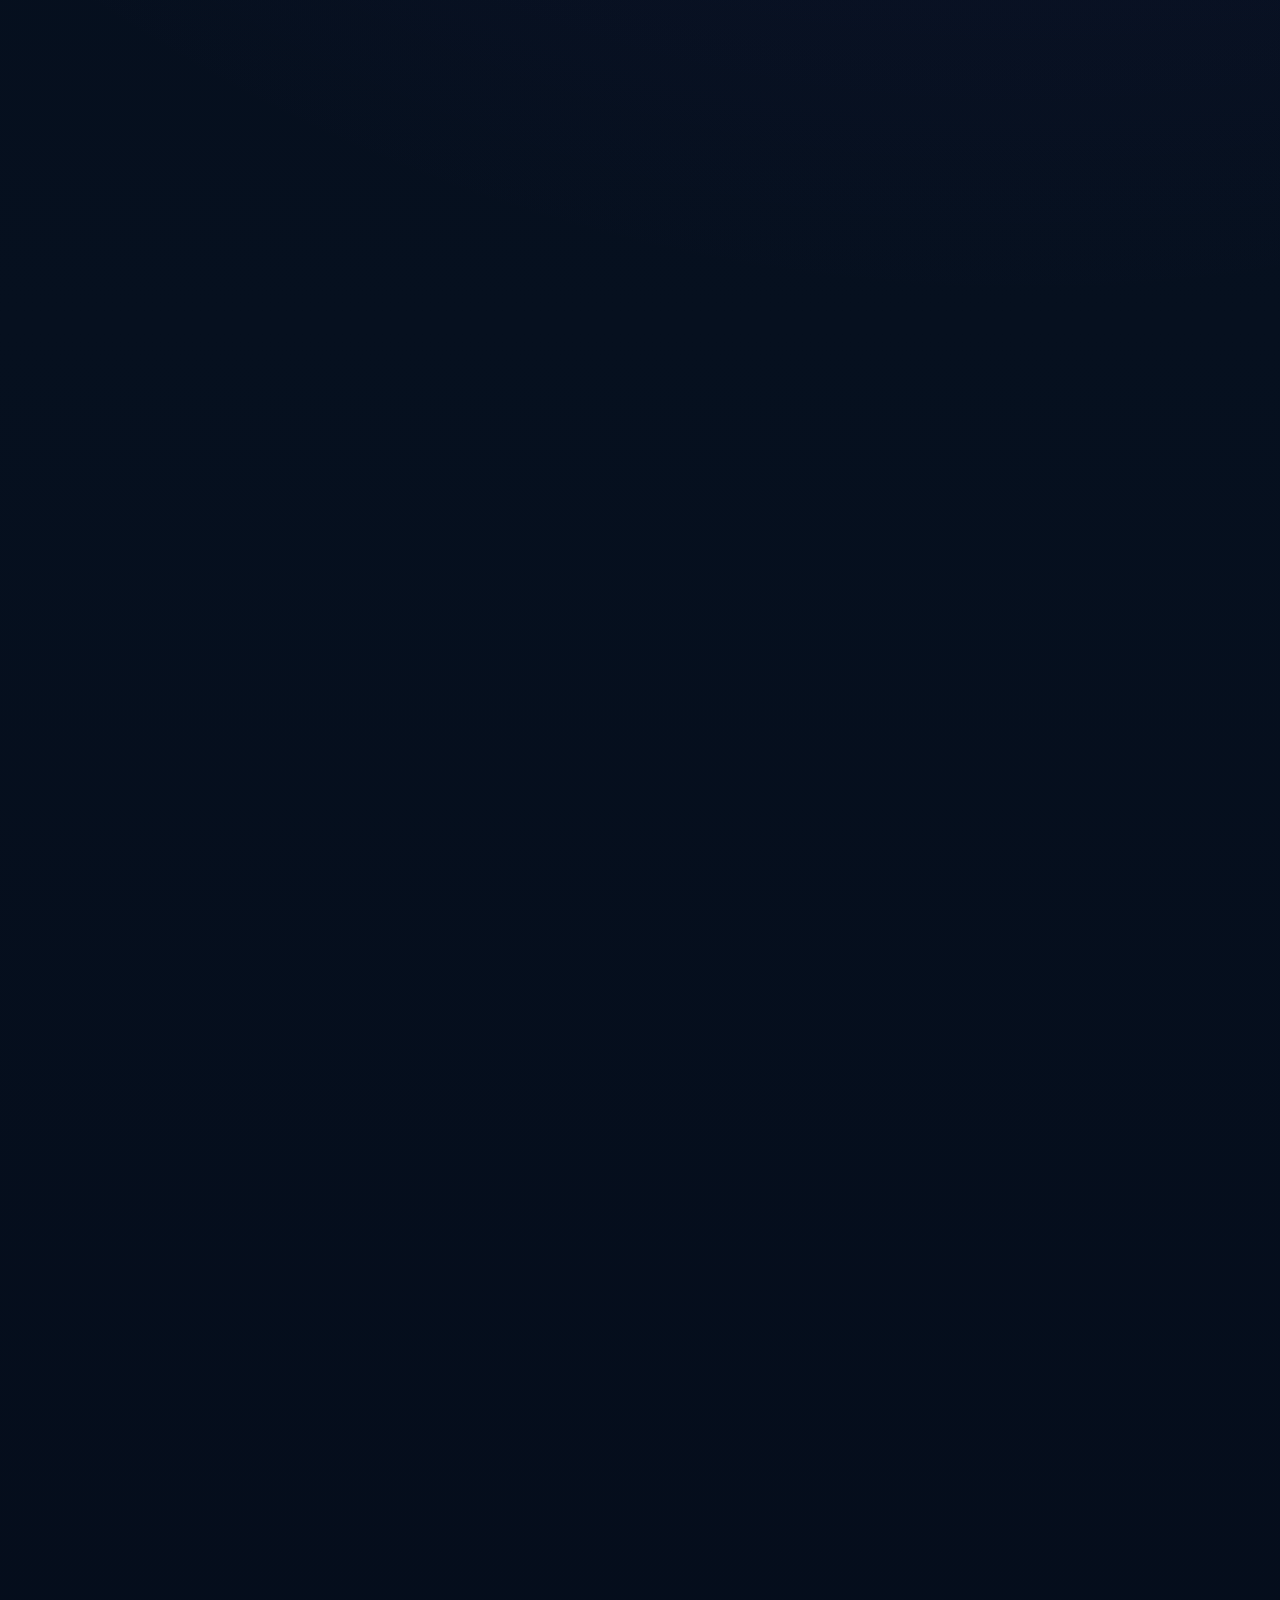
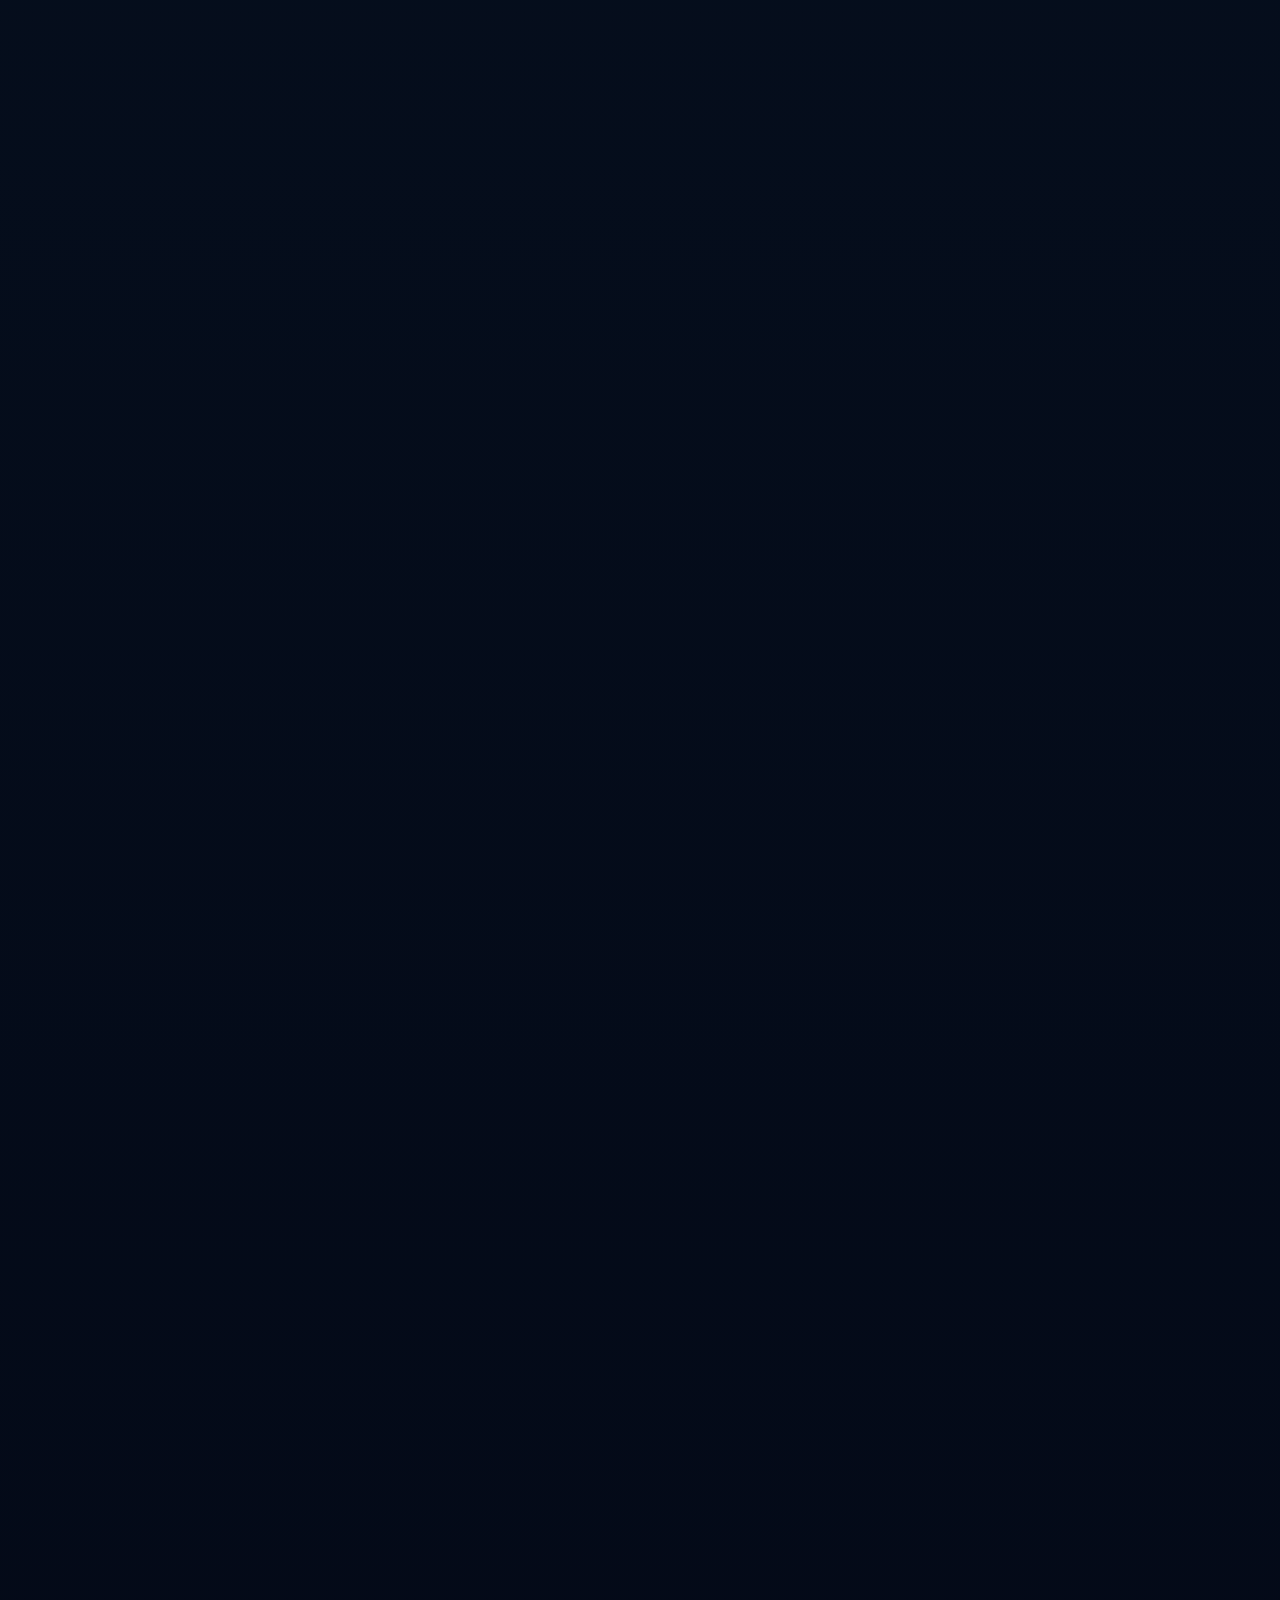
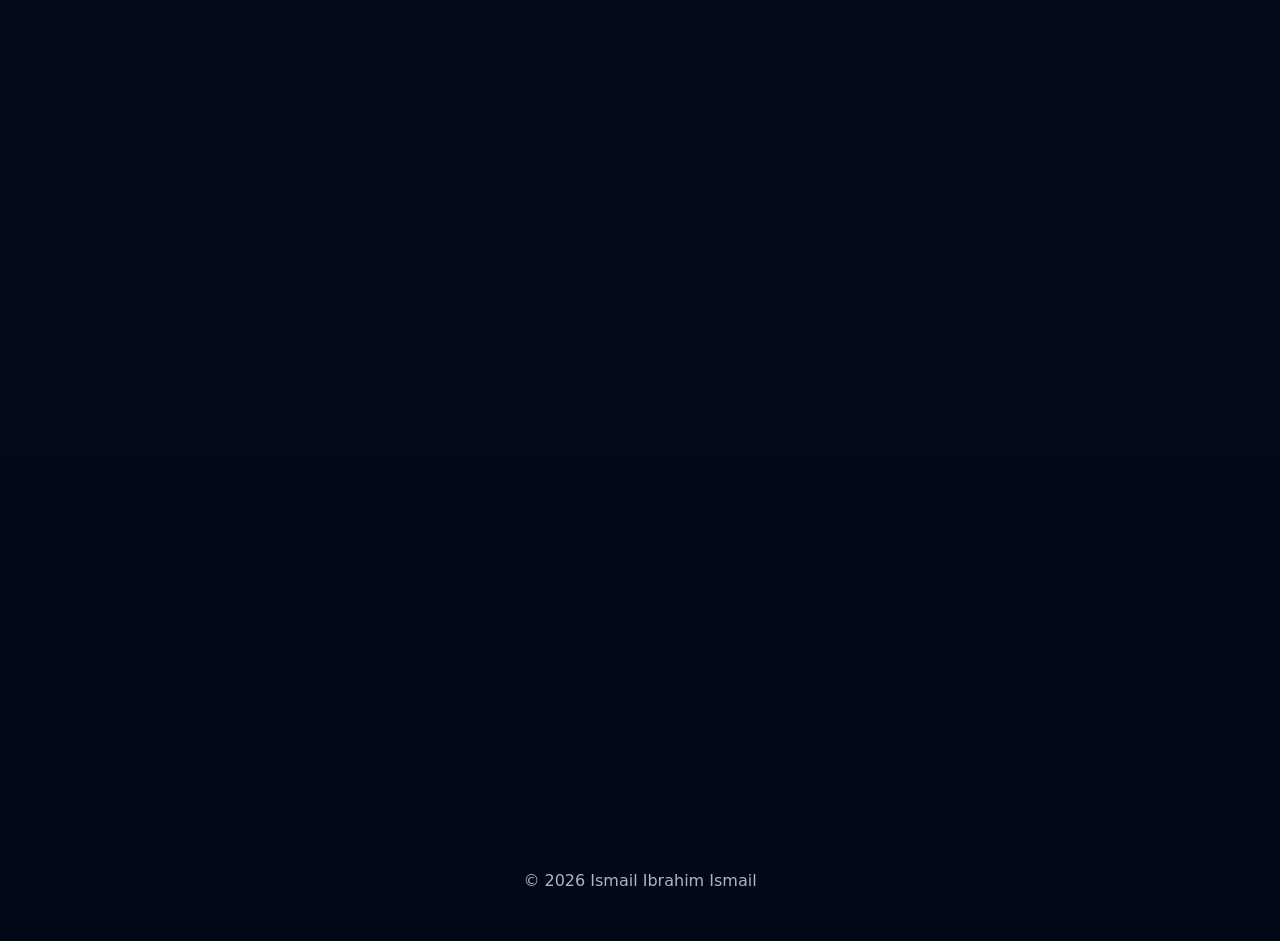
==== commit 96314a74: "Lock the portfolio against injected scripts and add a private visit log for the owner. Co-authored-b" ====
--- a/index.html
+++ b/index.html
@@ -4,26 +4,15 @@
   <meta charset="UTF-8">
   <meta name="viewport" content="width=device-width, initial-scale=1.0">
   <meta name="description" content="Ismail Ibrahim Ismail portfolio - Mid-Level QA Automation Engineer specializing in ERP systems, Selenium, API Testing, and Performance Testing.">
+  <meta name="referrer" content="strict-origin-when-cross-origin">
+  <meta http-equiv="Content-Security-Policy" content="default-src 'self'; script-src 'self'; style-src 'self' https://fonts.googleapis.com; font-src 'self' https://fonts.gstatic.com; img-src 'self' https://flagcdn.com; connect-src 'self' https://*.supabase.co https://get.geojs.io; worker-src 'self'; object-src 'none'; base-uri 'none'; form-action 'none'; require-trusted-types-for 'script'; upgrade-insecure-requests">
   <title>Ismail Ibrahim | QA Automation Engineer</title>
   <link rel="icon" type="image/png" href="assets/favicon.png?v=20261007">
   <link rel="apple-touch-icon" href="assets/favicon.png?v=20261007">
-  <script>
-    (function () {
-      // Light mode from 7am to 7pm, dark mode otherwise.
-      // A manual toggle only overrides the auto theme for the current session.
-      localStorage.removeItem("theme");
-      var hour = new Date().getHours();
-      var autoTheme = hour >= 7 && hour < 19 ? "light" : "dark";
-      var theme = sessionStorage.getItem("theme") || autoTheme;
-      document.documentElement.dataset.theme = theme;
-      var lang = localStorage.getItem("lang") || "en";
-      document.documentElement.lang = lang;
-      document.documentElement.dir = lang === "ar" ? "rtl" : "ltr";
-    })();
-  </script>
+  <script src="boot.js"></script>
   <link rel="preconnect" href="https://fonts.googleapis.com">
   <link rel="preconnect" href="https://fonts.gstatic.com" crossorigin>
-  <link href="https://fonts.googleapis.com/css2?family=Poppins:wght@300;400;500;600;700;800;900&family=Cairo:wght@400;600;700;800;900&display=swap" rel="stylesheet">
+  <link href="https://fonts.googleapis.com/css2?family=Poppins:wght@300;400;500;600;700;800;900&family=Cairo:wght@400;600;700;800;900&display=swap" rel="stylesheet" referrerpolicy="no-referrer">
   <link rel="stylesheet" href="styles.css">
 </head>
 <body>
@@ -37,7 +26,7 @@
 
   <header class="site-header">
     <nav class="nav">
-      <a class="resume-link cv-link" href="assets/Ismail_CV_EN.pdf?v=20261007" target="_blank" rel="noreferrer">
+      <a class="resume-link cv-link" href="assets/Ismail_CV_EN.pdf?v=20261007" target="_blank" rel="noopener noreferrer">
         <span class="resume-icon">▣</span>
         <span data-i18n="nav.resume">Resume</span>
       </a>
@@ -109,7 +98,7 @@
 
           <div class="hero-actions">
             <a class="btn primary" href="#contact" data-i18n="hero.contactBtn">Contact Me</a>
-            <a class="btn ghost cv-link" href="assets/Ismail_CV_EN.pdf?v=20261007" download="Ismail_CV_EN.pdf" target="_blank" rel="noreferrer" data-i18n="hero.downloadCv">Download CV</a>
+            <a class="btn ghost cv-link" href="assets/Ismail_CV_EN.pdf?v=20261007" download="Ismail_CV_EN.pdf" target="_blank" rel="noopener noreferrer" data-i18n="hero.downloadCv">Download CV</a>
           </div>
         </div>
       </div>
@@ -281,7 +270,7 @@
           </div>
           <h3 data-i18n="proj1.title">Skey ERP System Automation</h3>
           <p data-i18n="proj1.desc">QA coverage for 8+ modules, 1025+ defects, 15+ Selenium Python scripts, and 200+ API endpoints.</p>
-          <a href="https://github.com/ismail0ibrahim/automation_skey" target="_blank" rel="noreferrer" data-i18n="proj.link">View Repository</a>
+          <a href="https://github.com/ismail0ibrahim/automation_skey" target="_blank" rel="noopener noreferrer" data-i18n="proj.link">View Repository</a>
         </article>
         <article class="project-card reveal">
           <div class="project-cover project-cover-logo">
@@ -328,7 +317,7 @@
             </div>
             <p data-i18n="app1.desc">Business management app for sales, invoicing, payments, and expenses. Led functional, regression, and API integration testing across releases.</p>
             <div class="app-links">
-              <a class="app-store-link" href="https://play.google.com/store/apps/details?id=com.ultimate.skey.mobile" target="_blank" rel="noreferrer">
+              <a class="app-store-link" href="https://play.google.com/store/apps/details?id=com.ultimate.skey.mobile" target="_blank" rel="noopener noreferrer">
                 <svg viewBox="0 0 24 24" fill="currentColor" aria-hidden="true"><path d="M3 20.5v-17c0-.59.34-1.11.84-1.35L13.69 12l-9.85 9.85c-.5-.25-.84-.76-.84-1.35zm13.81-5.38L6.05 21.34l8.49-8.49 2.27 2.27zm3.35-4.31c.34.27.59.68.59 1.19s-.22.89-.53 1.15l-2.29 1.32-2.5-2.47 2.5-2.47 2.23 1.28zM6.05 2.66l10.76 6.22-2.27 2.27-8.49-8.49z"></path></svg>
                 <span data-i18n="apps.store">Google Play</span>
               </a>
@@ -344,7 +333,7 @@
             </div>
             <p data-i18n="app2.desc">Offline-first point-of-sale app with sessions, returns, and cash clearance. Covered end-to-end POS flows, data sync, and usability testing.</p>
             <div class="app-links">
-              <a class="app-store-link" href="https://play.google.com/store/apps/details?id=com.ultimate.skeyPos" target="_blank" rel="noreferrer">
+              <a class="app-store-link" href="https://play.google.com/store/apps/details?id=com.ultimate.skeyPos" target="_blank" rel="noopener noreferrer">
                 <svg viewBox="0 0 24 24" fill="currentColor" aria-hidden="true"><path d="M3 20.5v-17c0-.59.34-1.11.84-1.35L13.69 12l-9.85 9.85c-.5-.25-.84-.76-.84-1.35zm13.81-5.38L6.05 21.34l8.49-8.49 2.27 2.27zm3.35-4.31c.34.27.59.68.59 1.19s-.22.89-.53 1.15l-2.29 1.32-2.5-2.47 2.5-2.47 2.23 1.28zM6.05 2.66l10.76 6.22-2.27 2.27-8.49-8.49z"></path></svg>
                 <span data-i18n="apps.store">Google Play</span>
               </a>
@@ -360,11 +349,11 @@
             </div>
             <p data-i18n="app3.desc">Offline POS for restaurants, cafes, and retail stores with cloud sync and Bluetooth printing. Validated sales flows, reports, and printing.</p>
             <div class="app-links">
-              <a class="app-store-link" href="https://play.google.com/store/apps/details?id=com.ultimate.cashiermeplus" target="_blank" rel="noreferrer">
+              <a class="app-store-link" href="https://play.google.com/store/apps/details?id=com.ultimate.cashiermeplus" target="_blank" rel="noopener noreferrer">
                 <svg viewBox="0 0 24 24" fill="currentColor" aria-hidden="true"><path d="M3 20.5v-17c0-.59.34-1.11.84-1.35L13.69 12l-9.85 9.85c-.5-.25-.84-.76-.84-1.35zm13.81-5.38L6.05 21.34l8.49-8.49 2.27 2.27zm3.35-4.31c.34.27.59.68.59 1.19s-.22.89-.53 1.15l-2.29 1.32-2.5-2.47 2.5-2.47 2.23 1.28zM6.05 2.66l10.76 6.22-2.27 2.27-8.49-8.49z"></path></svg>
                 <span data-i18n="apps.store">Google Play</span>
               </a>
-              <a class="app-store-link" href="https://cashierme.com/" target="_blank" rel="noreferrer">
+              <a class="app-store-link" href="https://cashierme.com/" target="_blank" rel="noopener noreferrer">
                 <svg viewBox="0 0 24 24" fill="none" stroke="currentColor" stroke-width="2" stroke-linecap="round" stroke-linejoin="round" aria-hidden="true"><circle cx="12" cy="12" r="10"></circle><path d="M2 12h20M12 2a15.3 15.3 0 0 1 4 10 15.3 15.3 0 0 1-4 10 15.3 15.3 0 0 1-4-10 15.3 15.3 0 0 1 4-10z"></path></svg>
                 <span data-i18n="apps.site">Website</span>
               </a>
@@ -380,7 +369,7 @@
             </div>
             <p data-i18n="app4.desc">Employee self-service app for HR requests and payslips. Led functional, regression, and API integration testing across releases.</p>
             <div class="app-links">
-              <a class="app-store-link" href="https://play.google.com/store/apps/details?id=com.ultimate.skey.ess" target="_blank" rel="noreferrer">
+              <a class="app-store-link" href="https://play.google.com/store/apps/details?id=com.ultimate.skey.ess" target="_blank" rel="noopener noreferrer">
                 <svg viewBox="0 0 24 24" fill="currentColor" aria-hidden="true"><path d="M3 20.5v-17c0-.59.34-1.11.84-1.35L13.69 12l-9.85 9.85c-.5-.25-.84-.76-.84-1.35zm13.81-5.38L6.05 21.34l8.49-8.49 2.27 2.27zm3.35-4.31c.34.27.59.68.59 1.19s-.22.89-.53 1.15l-2.29 1.32-2.5-2.47 2.5-2.47 2.23 1.28zM6.05 2.66l10.76 6.22-2.27 2.27-8.49-8.49z"></path></svg>
                 <span data-i18n="apps.store">Google Play</span>
               </a>
@@ -416,8 +405,8 @@
             </svg>
             <span data-i18n="contact.whatsapp">WhatsApp</span>
           </a>
-          <a href="https://linkedin.com/in/ismailaljahni" target="_blank" rel="noreferrer">LinkedIn</a>
-          <a href="https://github.com/ismail0ibrahim" target="_blank" rel="noreferrer">GitHub</a>
+          <a href="https://linkedin.com/in/ismailaljahni" target="_blank" rel="noopener noreferrer">LinkedIn</a>
+          <a href="https://github.com/ismail0ibrahim" target="_blank" rel="noopener noreferrer">GitHub</a>
         </div>
       </div>
     </section>
@@ -427,7 +416,9 @@
     <p>© <span id="year"></span> <span data-i18n="footer.name">Ismail Ibrahim Ismail</span></p>
   </footer>
 
+  <script src="analytics-config.js"></script>
   <script src="translations.js"></script>
   <script src="script.js"></script>
+  <script src="visit.js"></script>
 </body>
 </html>
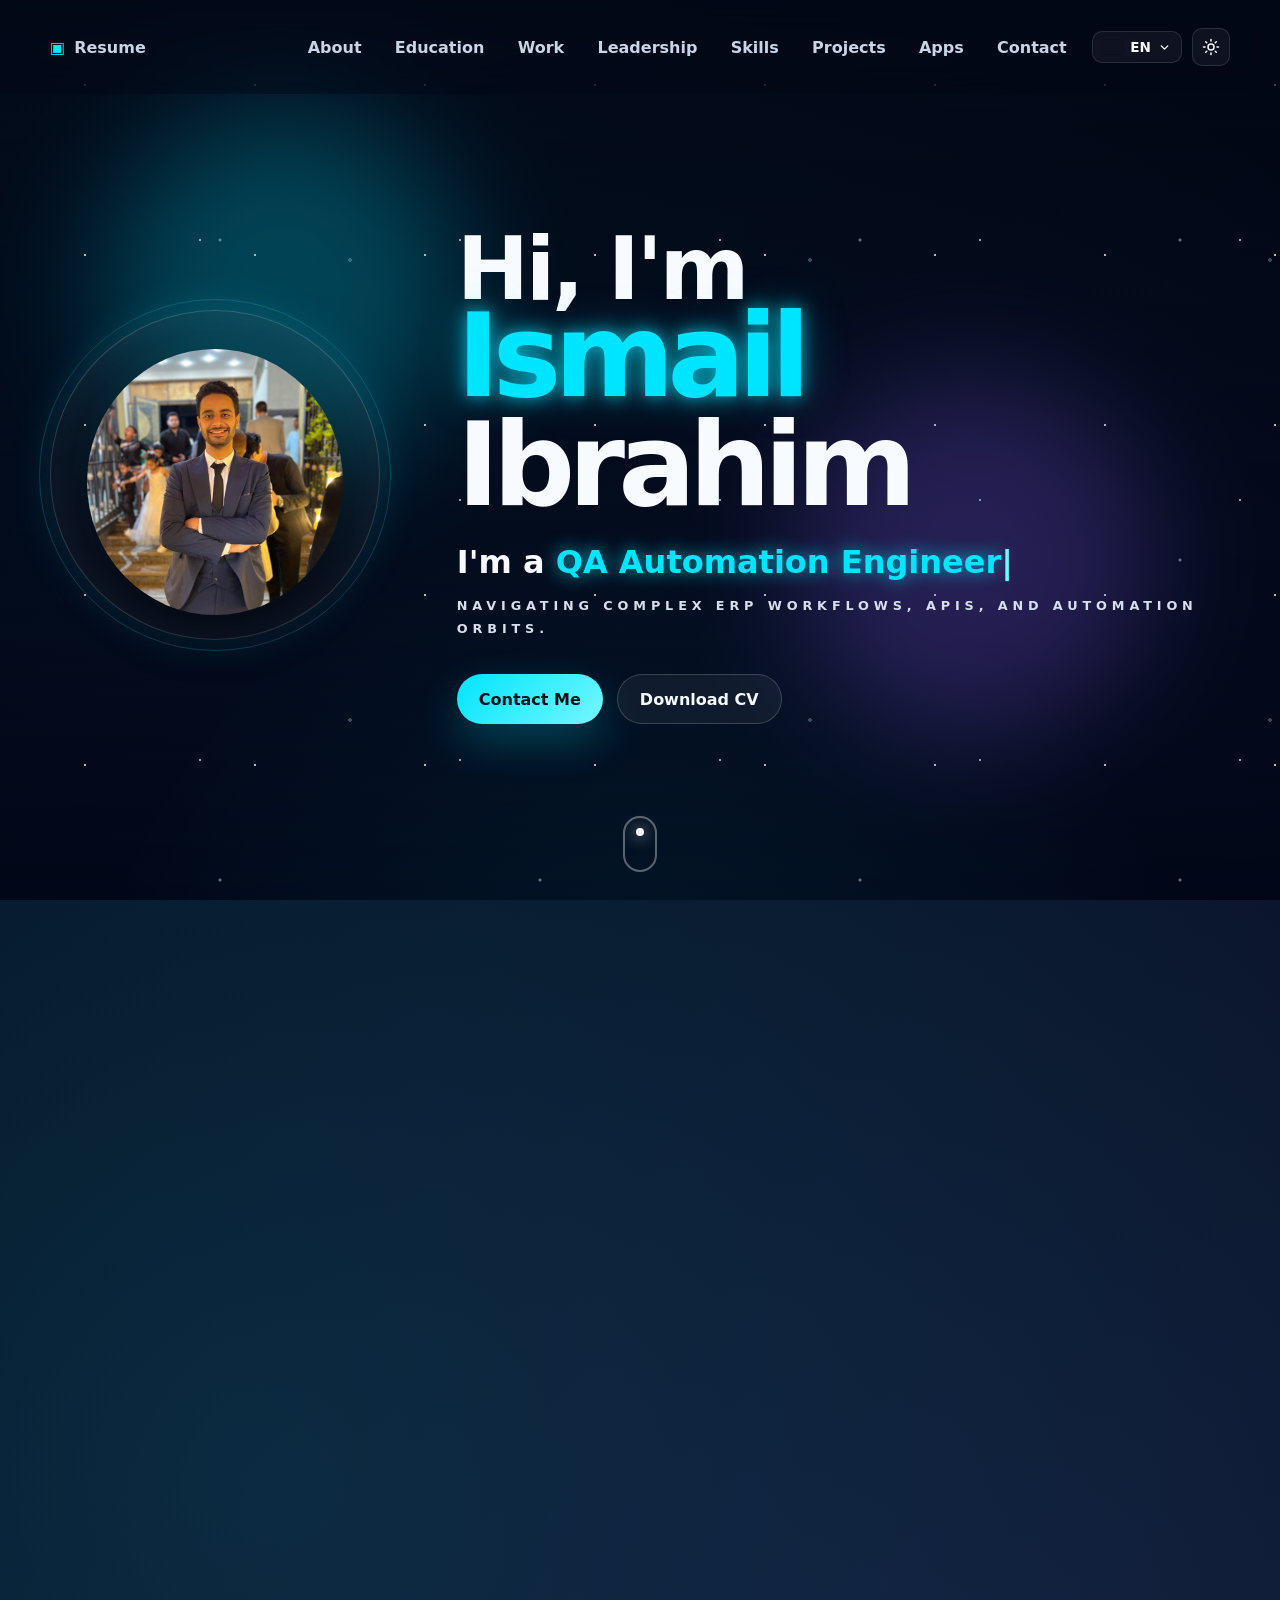
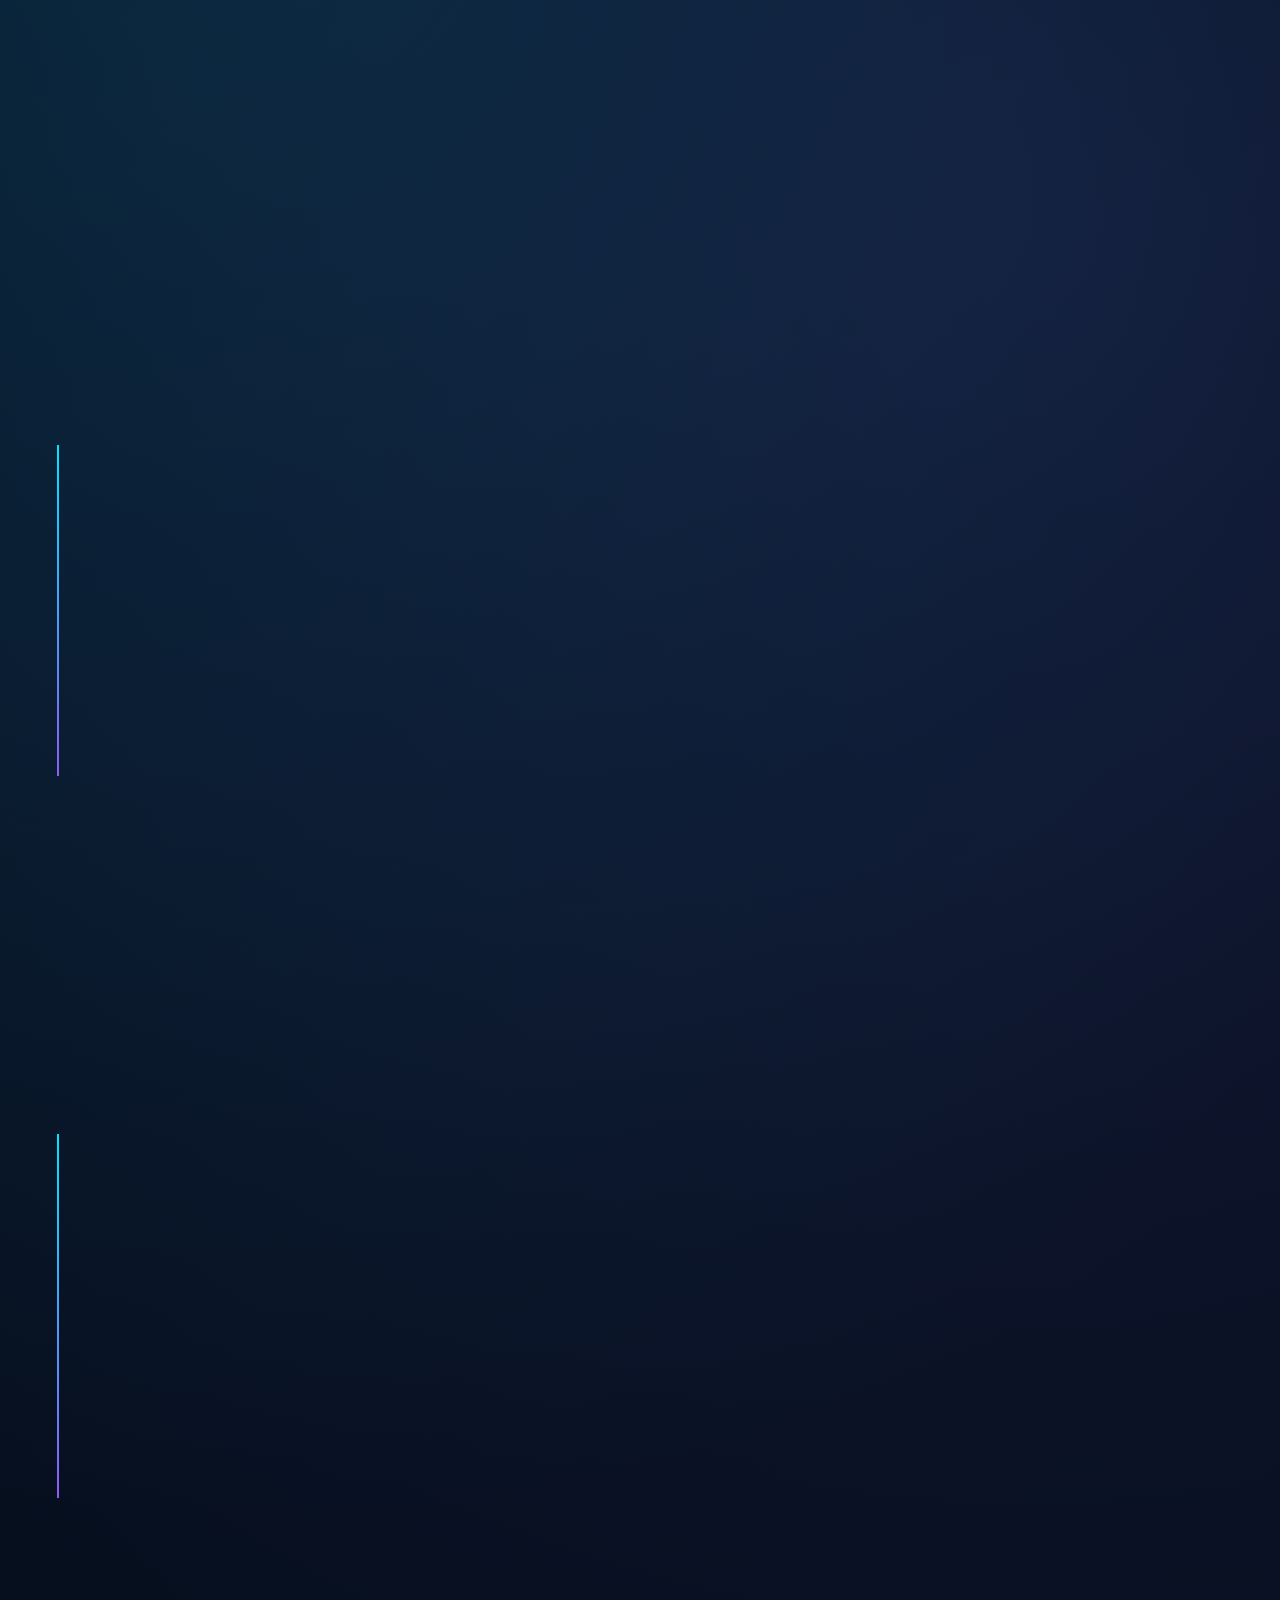
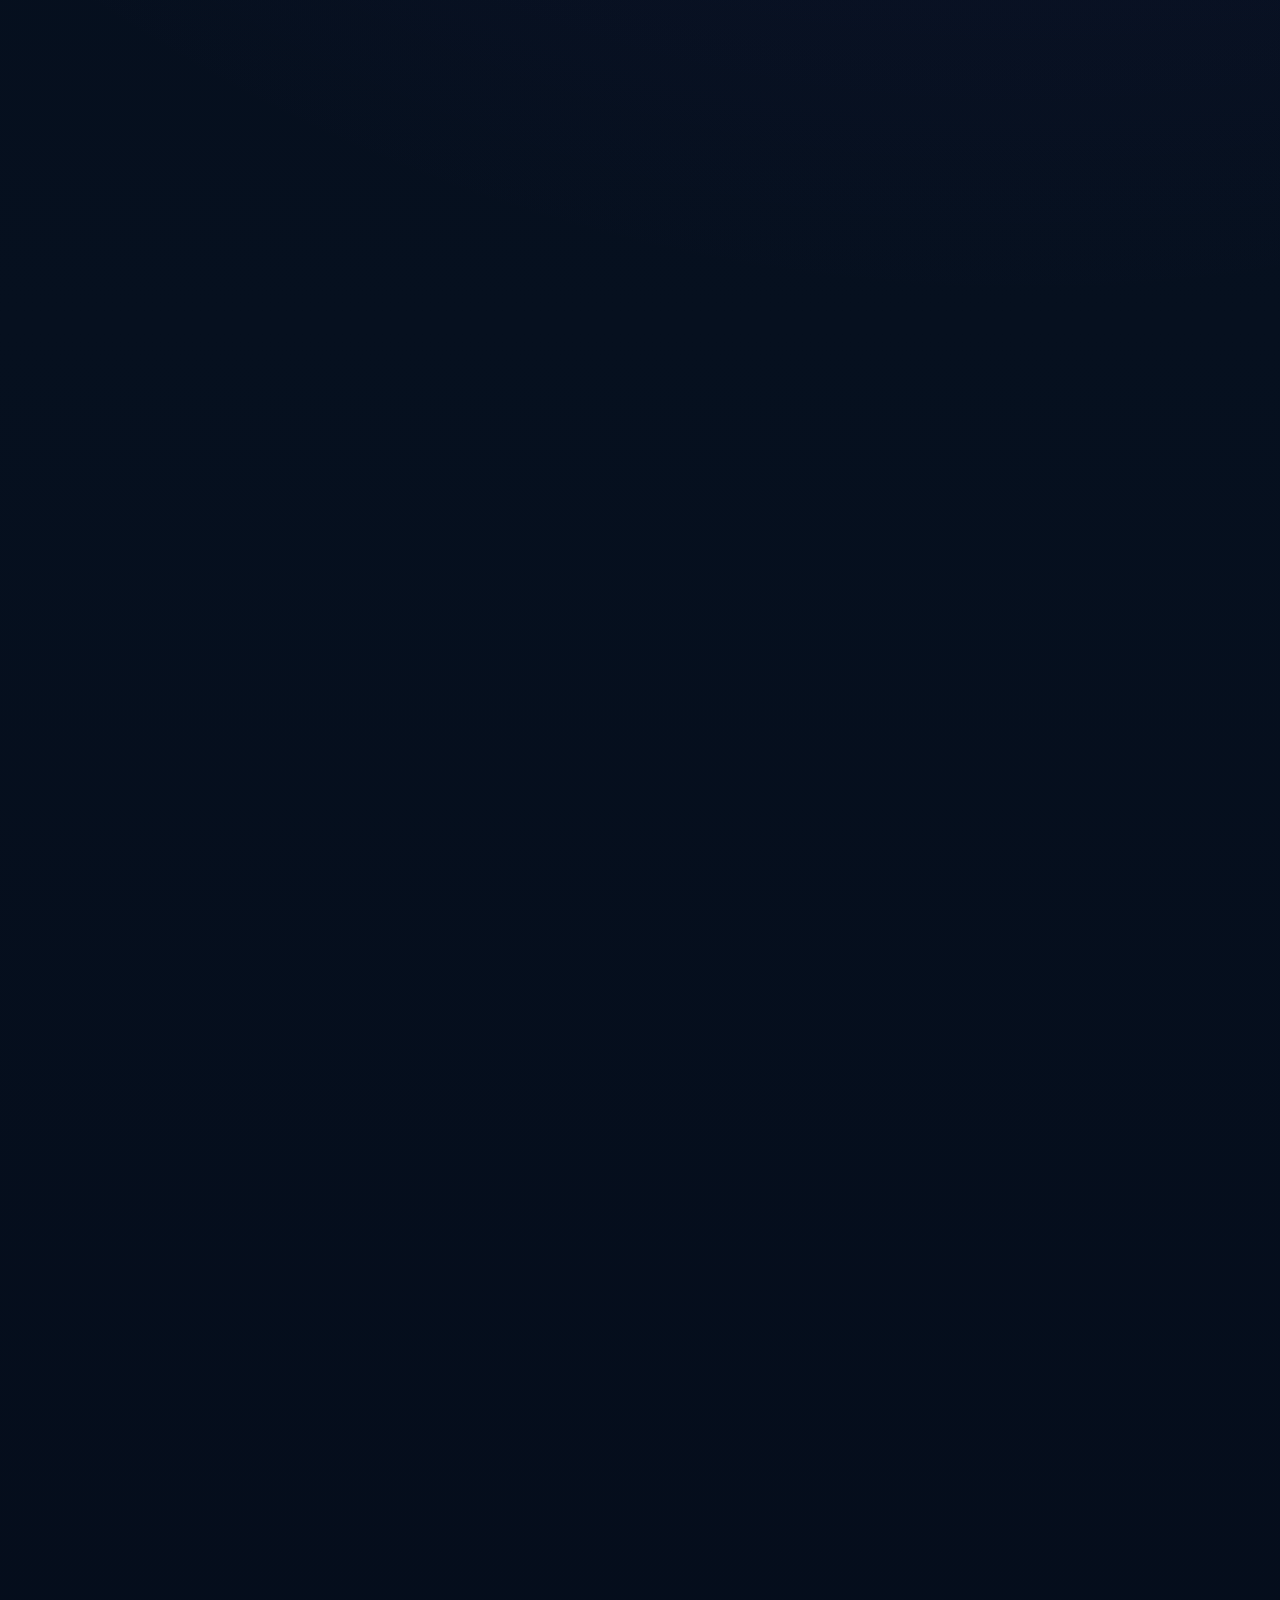
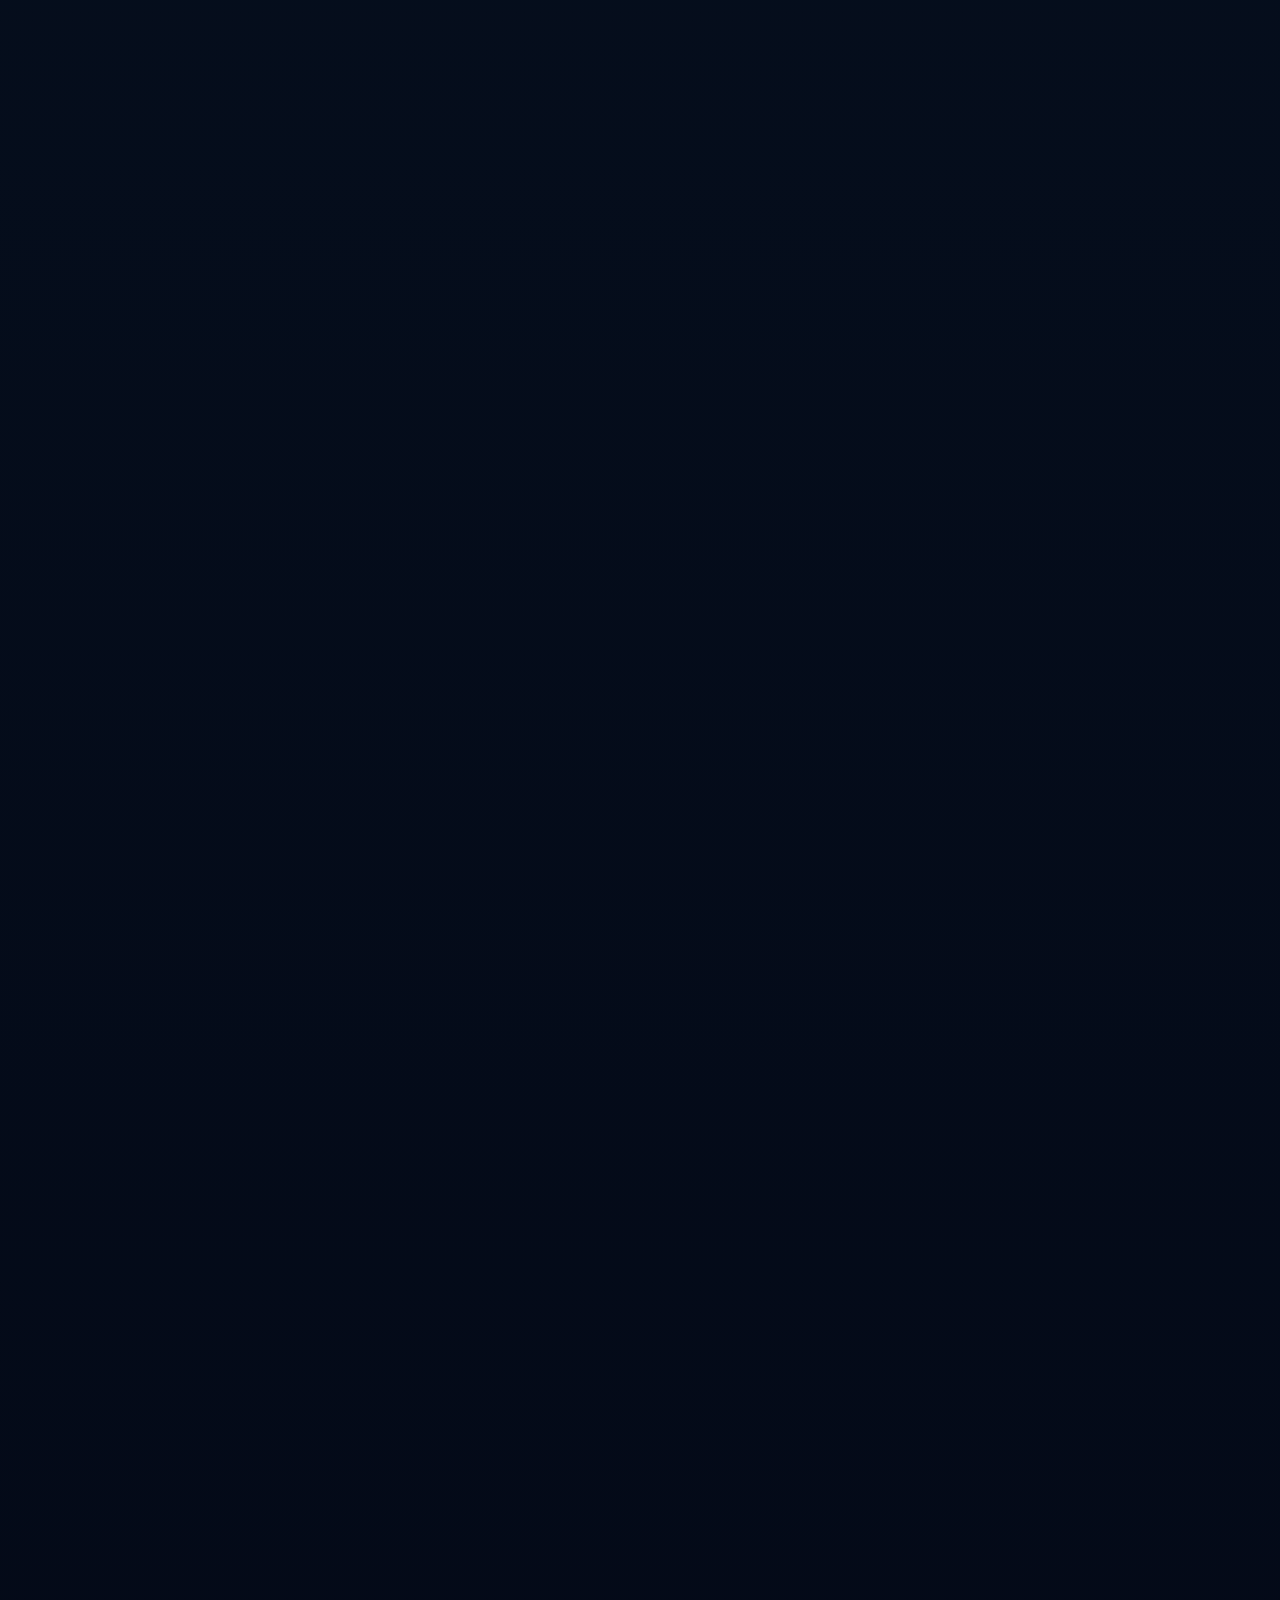
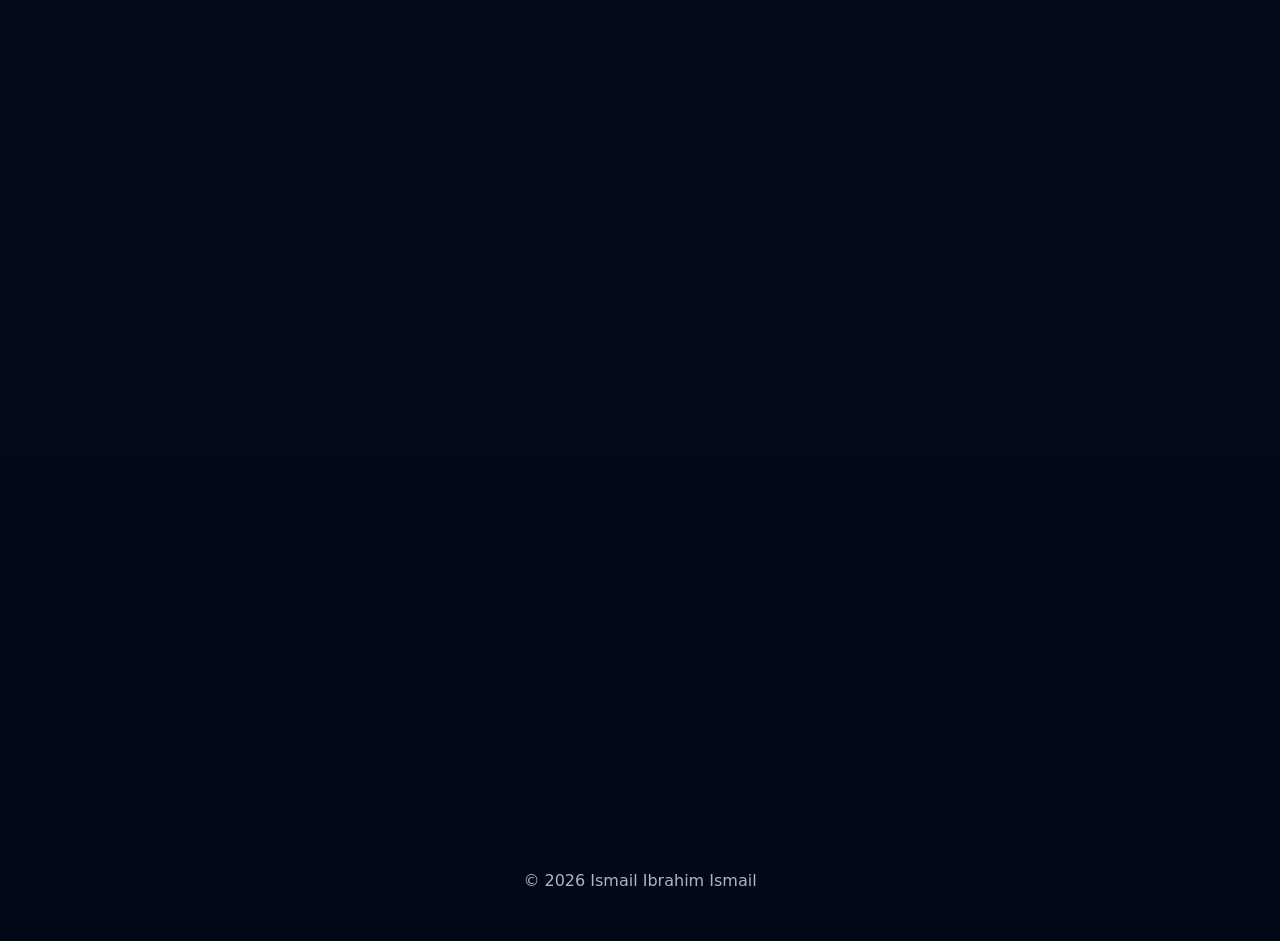
==== commit 25095a4e: "Point the visit log at the correct Supabase project. Co-authored-by: Cursor <cursoragent@cursor.com>" ====
--- a/index.html
+++ b/index.html
@@ -416,7 +416,7 @@
     <p>© <span id="year"></span> <span data-i18n="footer.name">Ismail Ibrahim Ismail</span></p>
   </footer>
 
-  <script src="analytics-config.js"></script>
+  <script src="analytics-config.js?v=3"></script>
   <script src="translations.js"></script>
   <script src="script.js"></script>
   <script src="visit.js"></script>
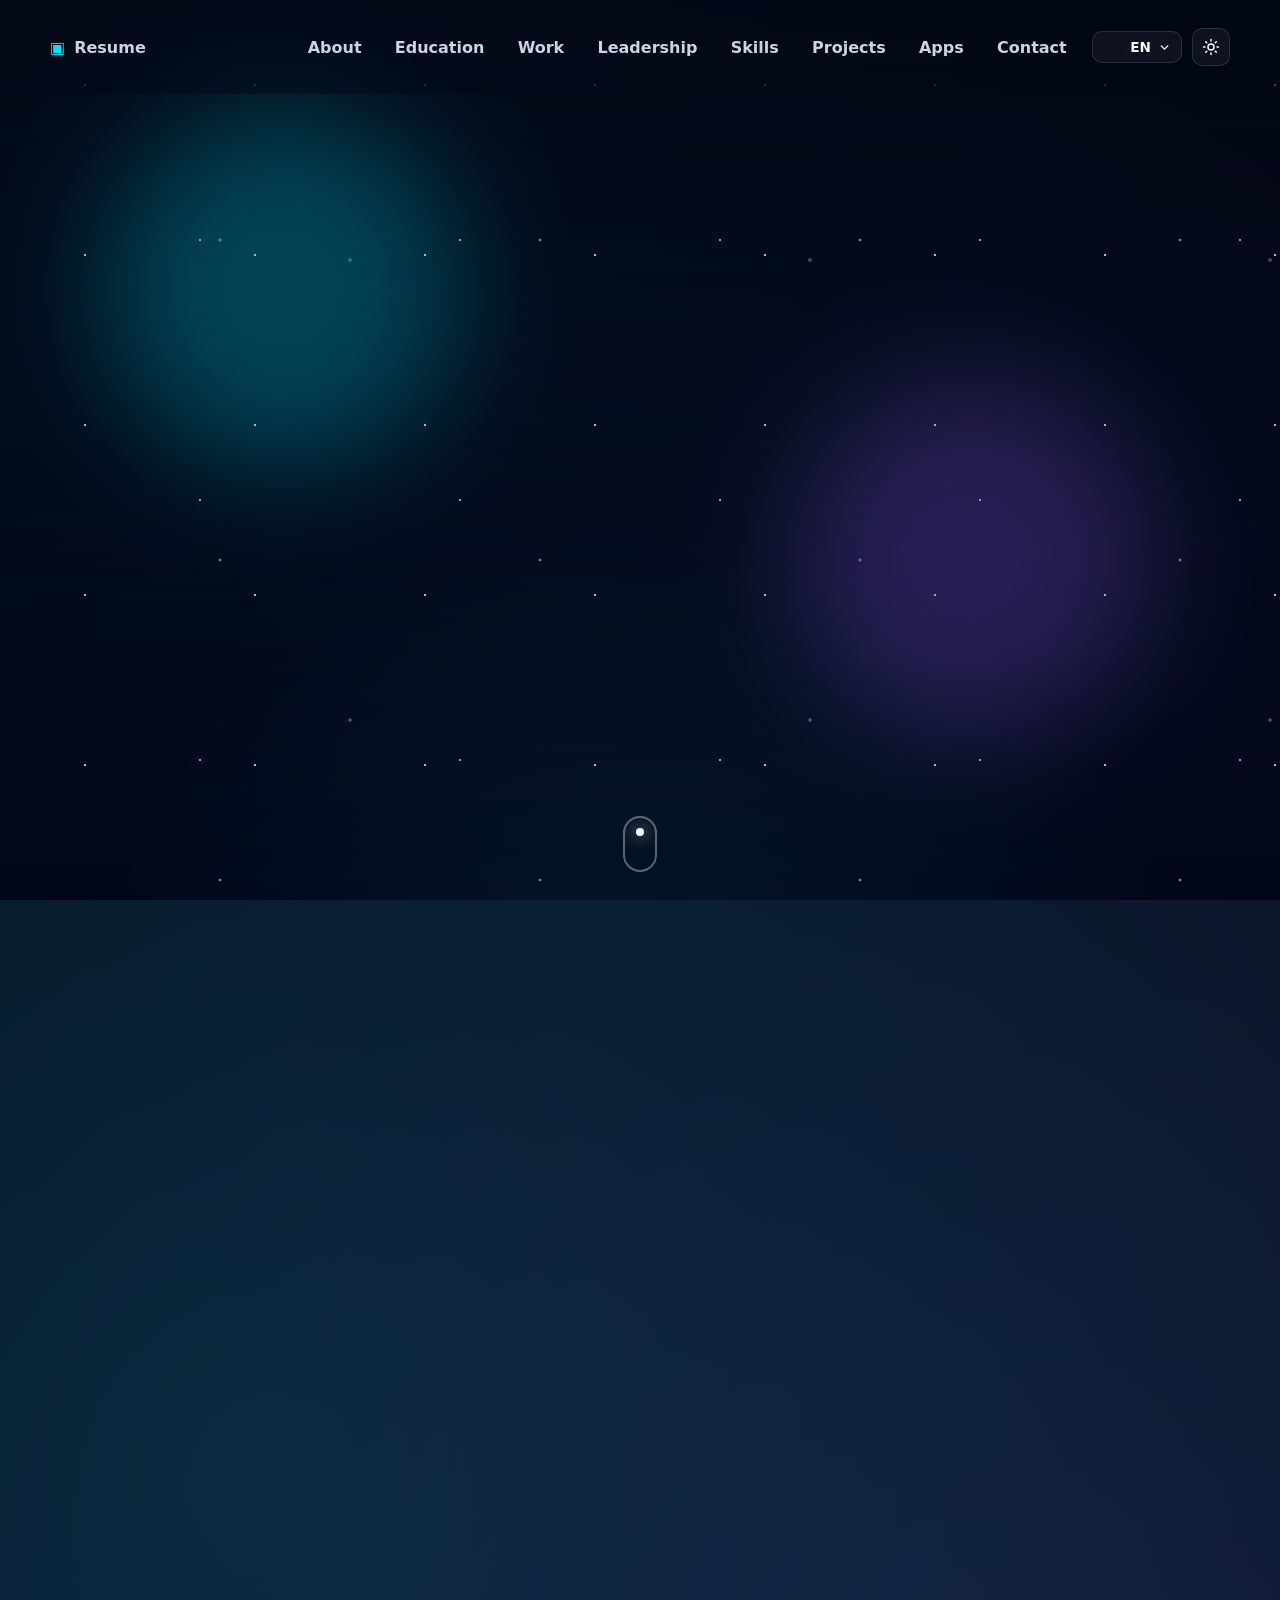
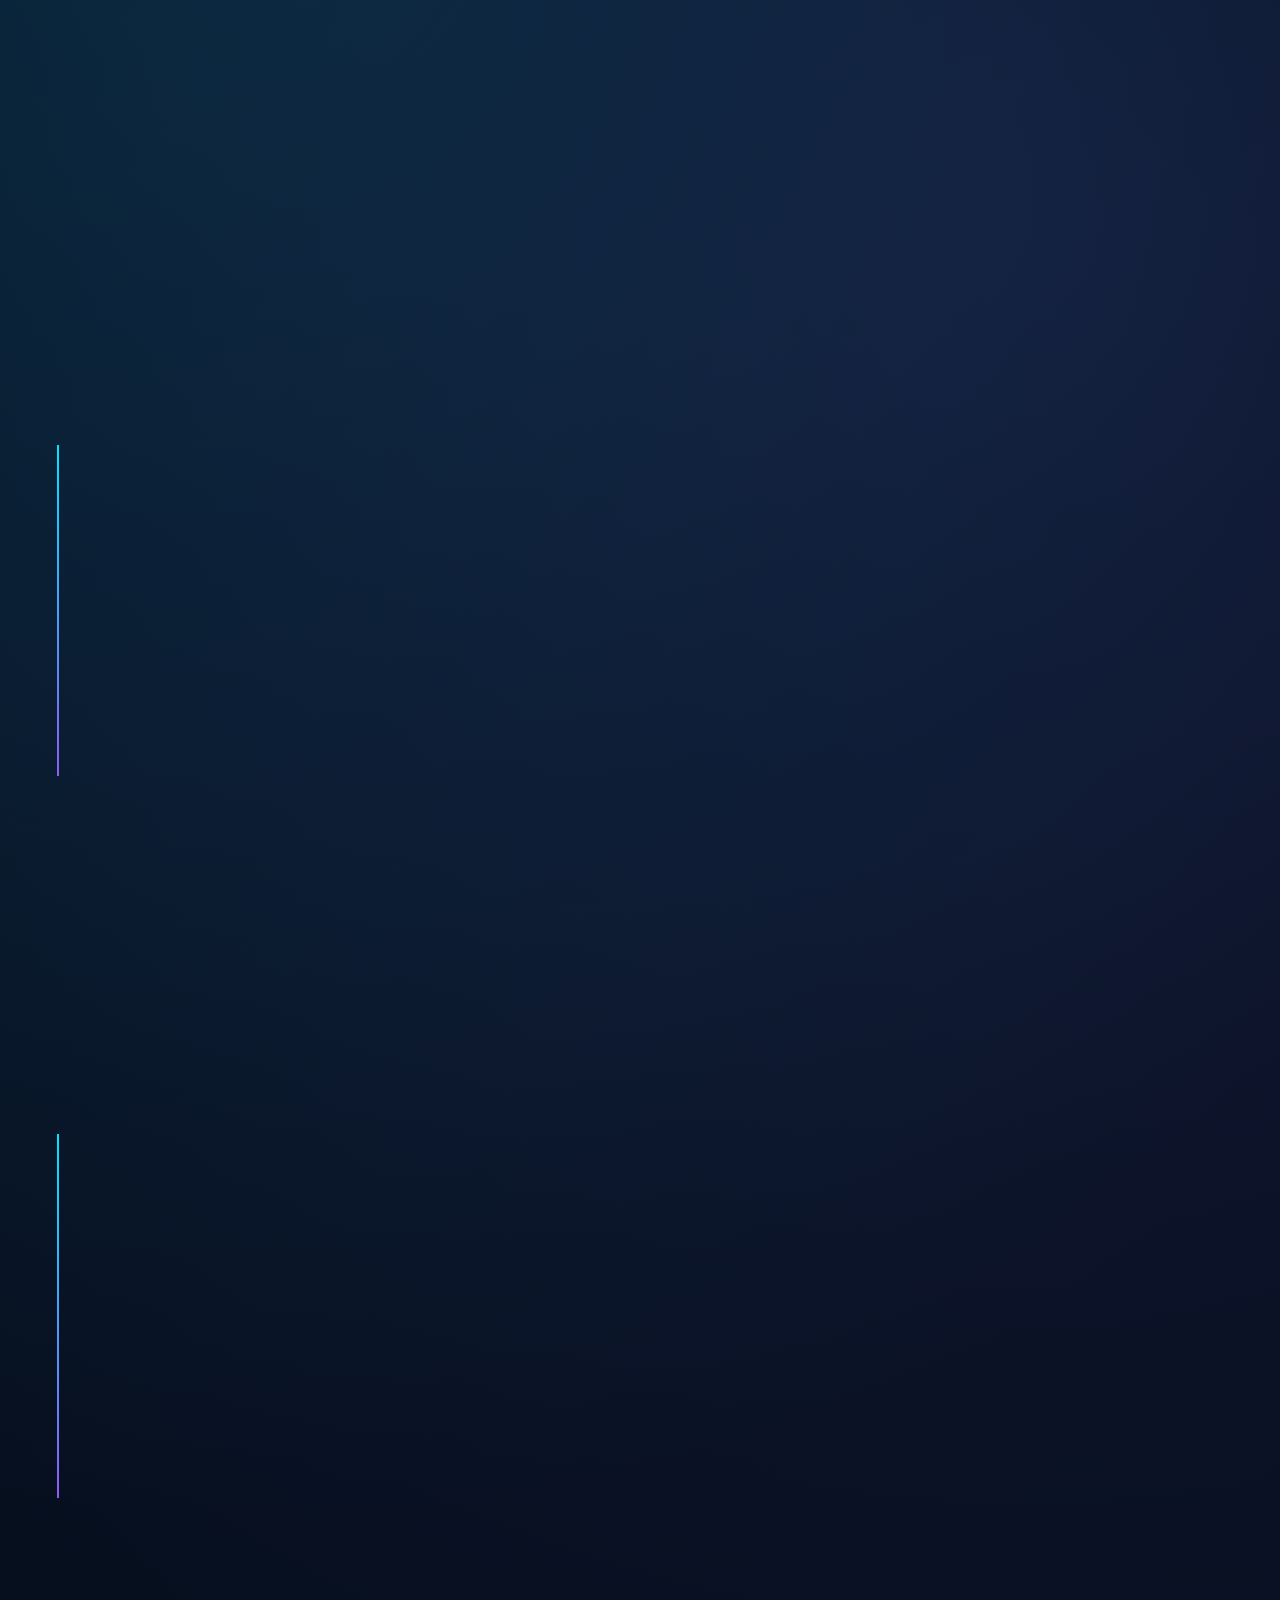
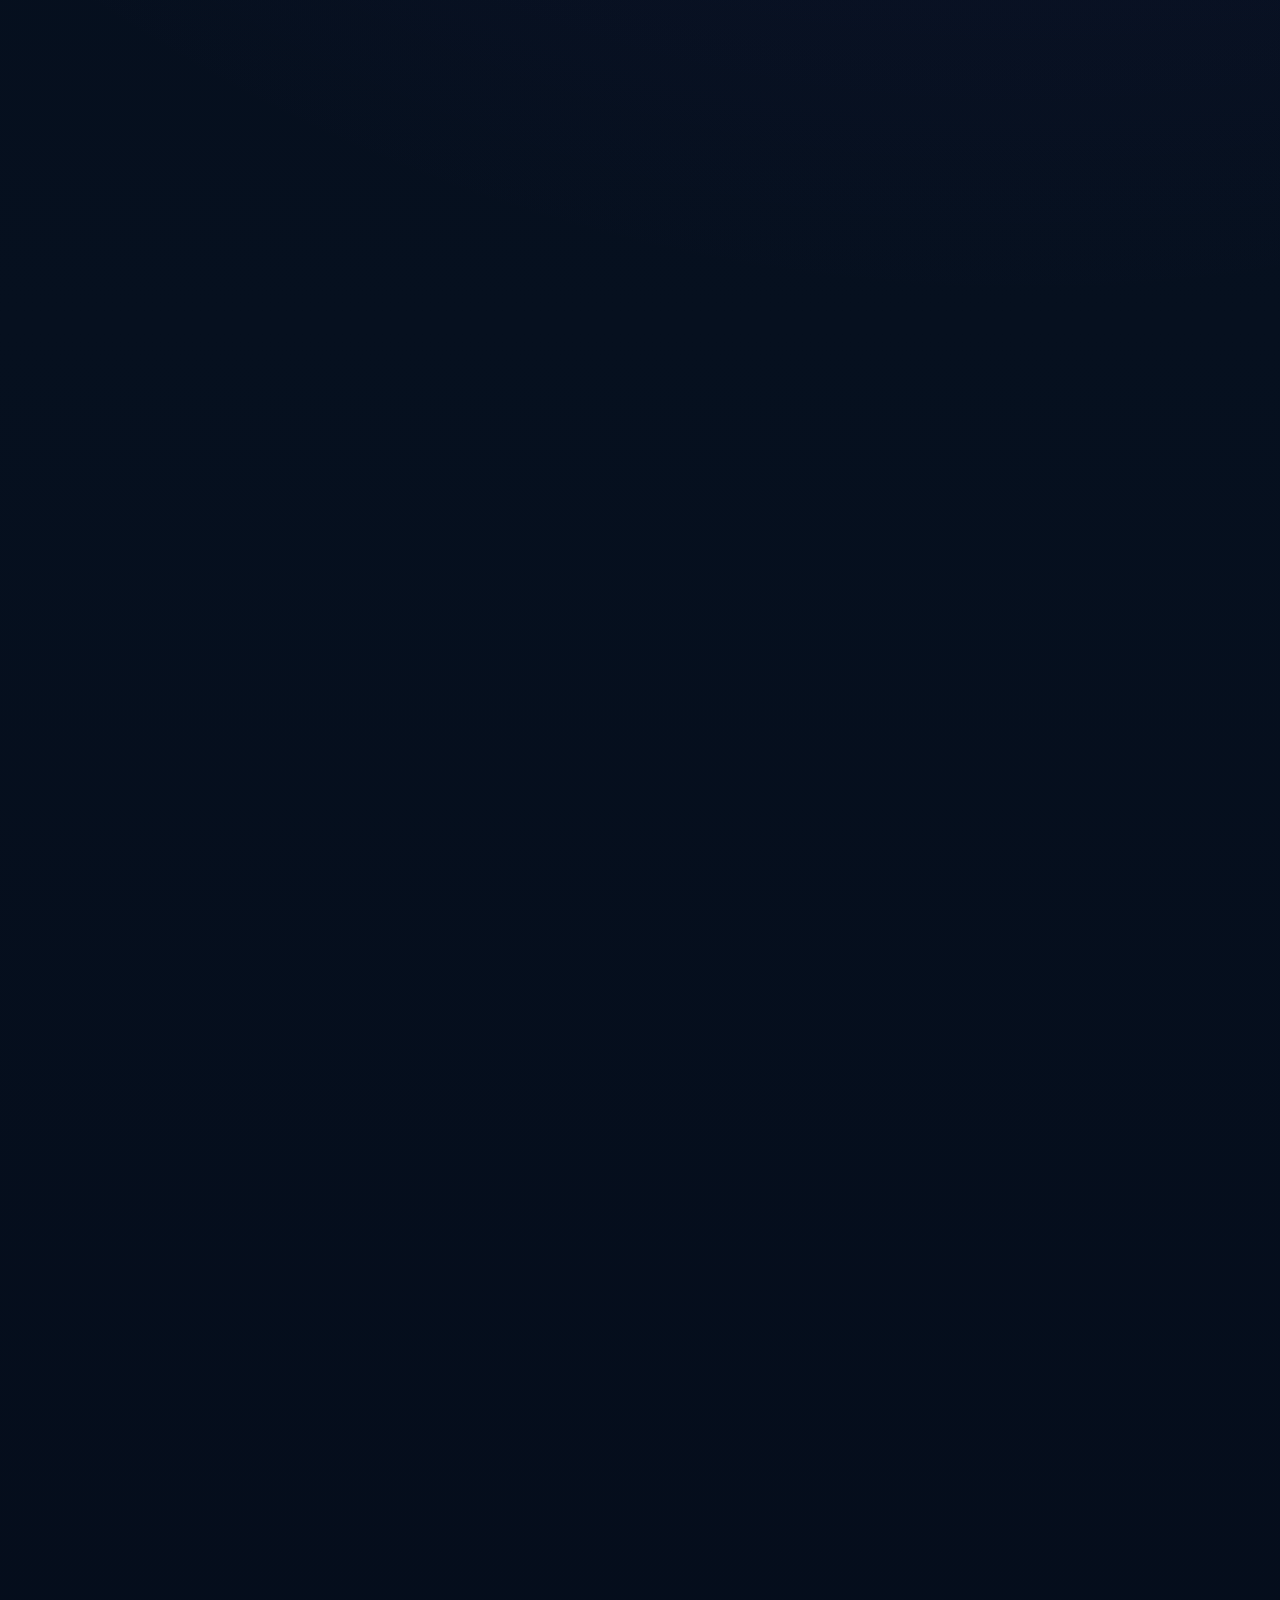
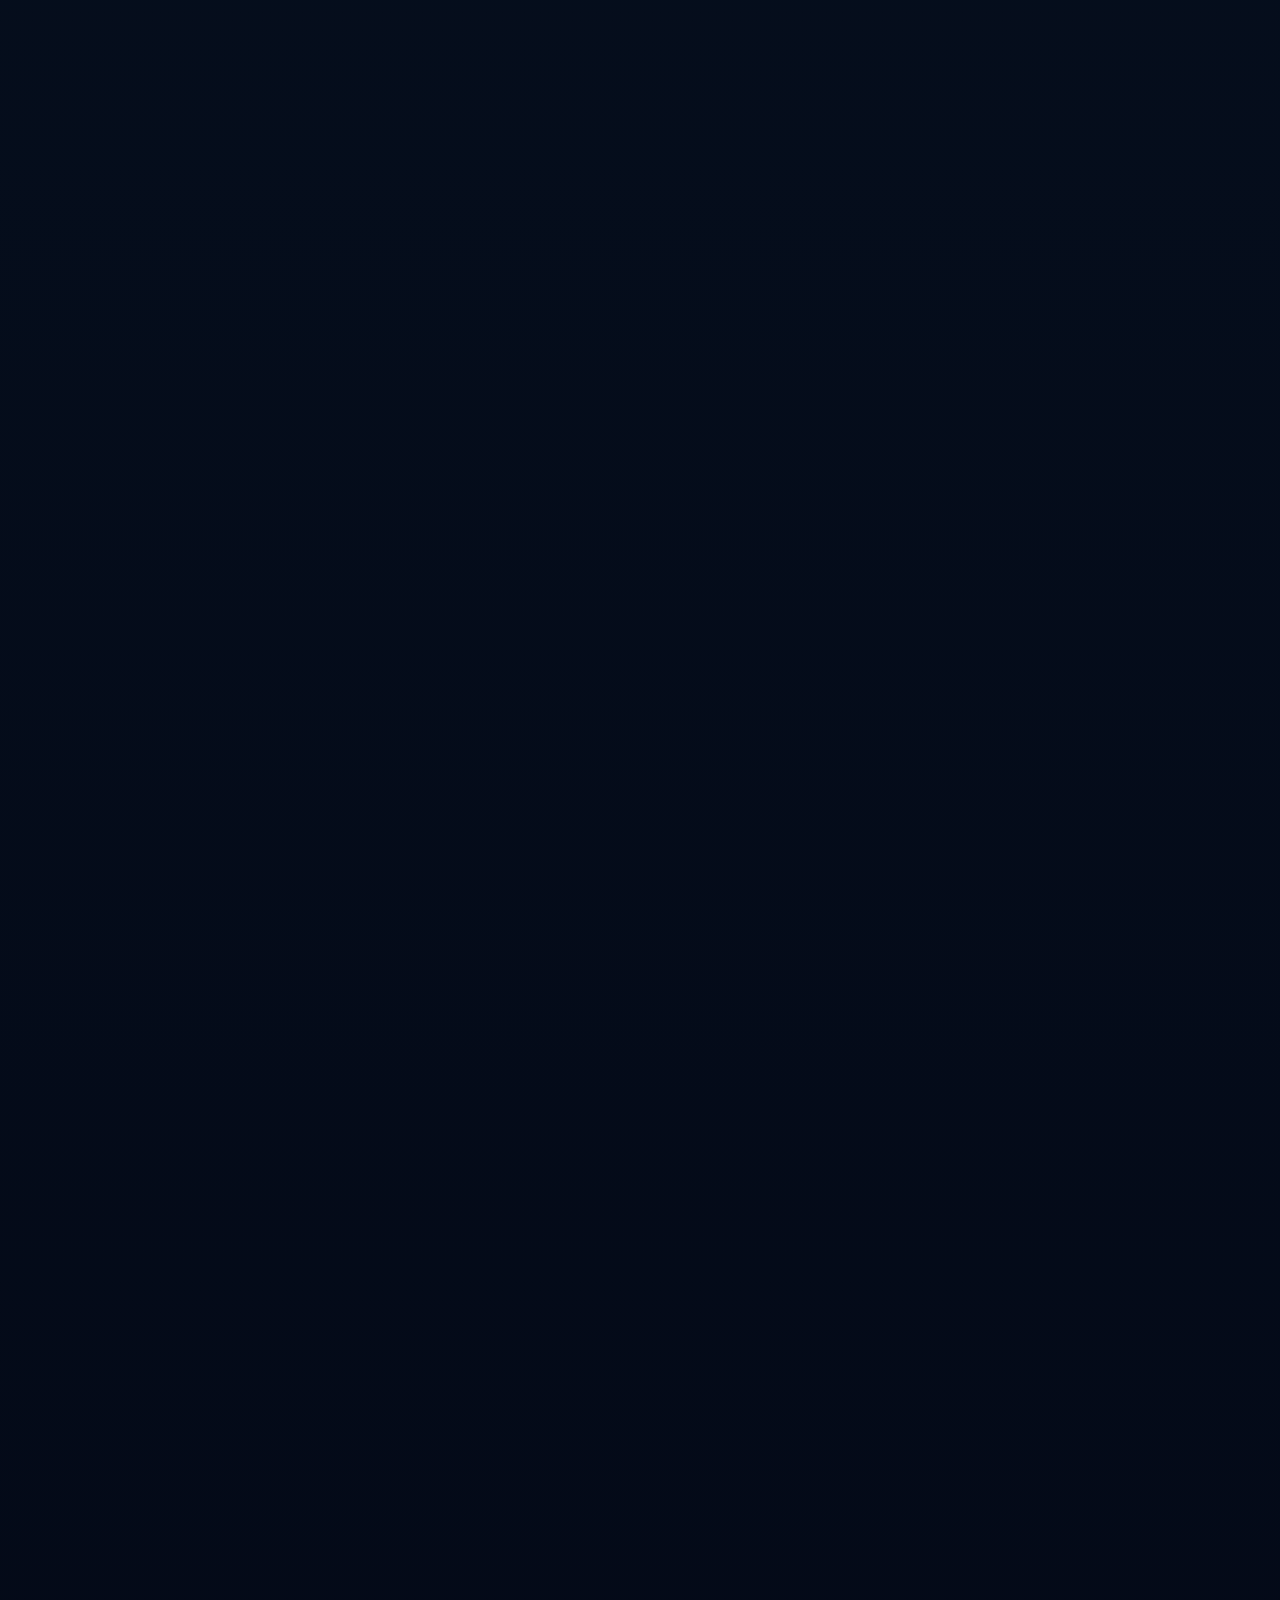
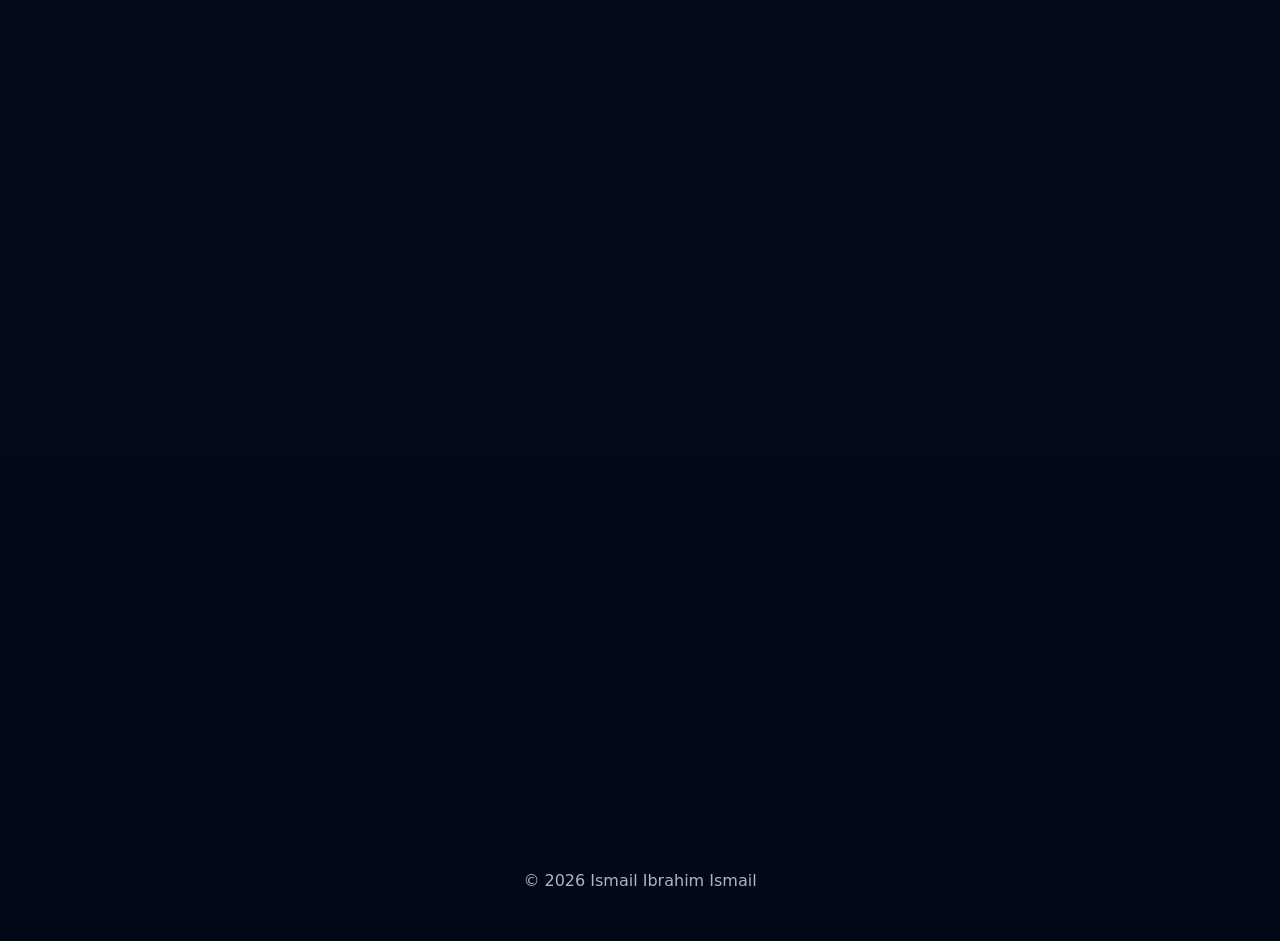
==== commit b2703305: "Record IP, network, and device details on new visits so the private log shows more than city and bro" ====
--- a/index.html
+++ b/index.html
@@ -419,6 +419,6 @@
   <script src="analytics-config.js?v=3"></script>
   <script src="translations.js"></script>
   <script src="script.js"></script>
-  <script src="visit.js"></script>
+  <script src="visit.js?v=4"></script>
 </body>
 </html>
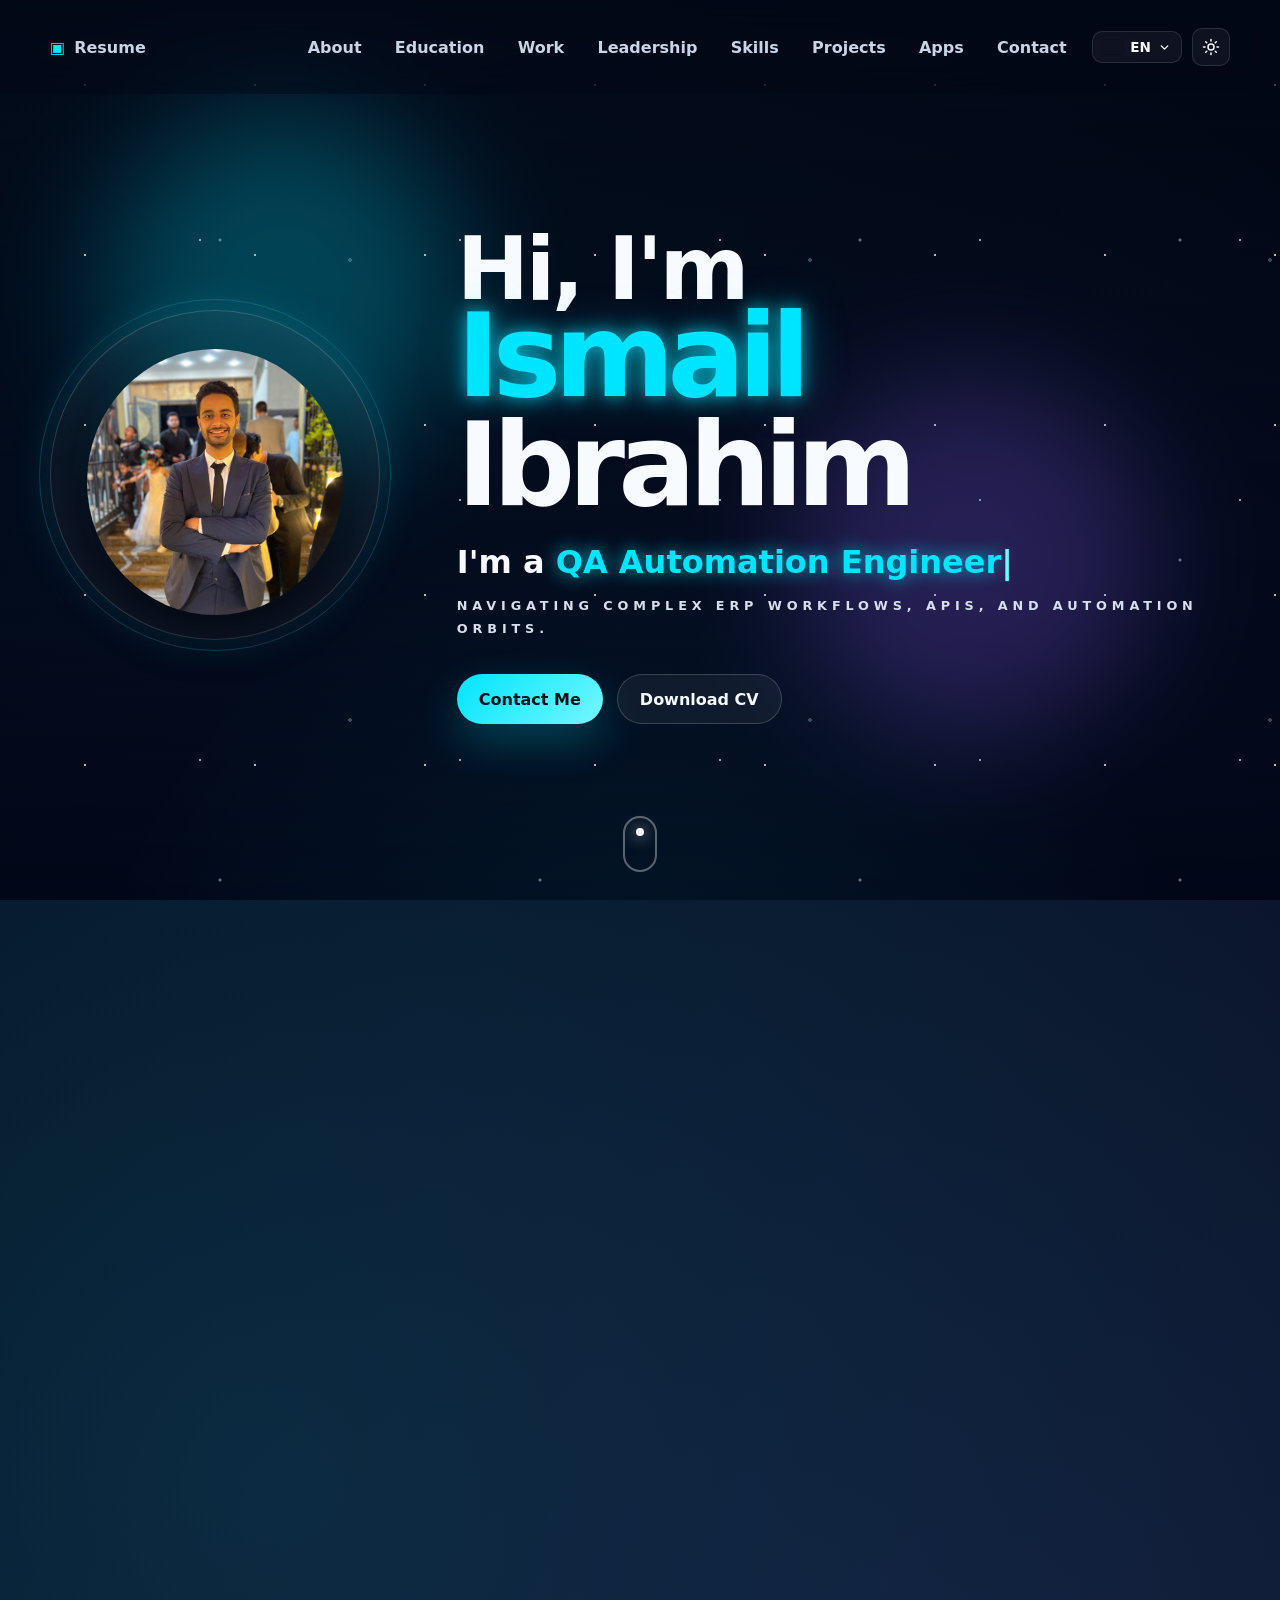
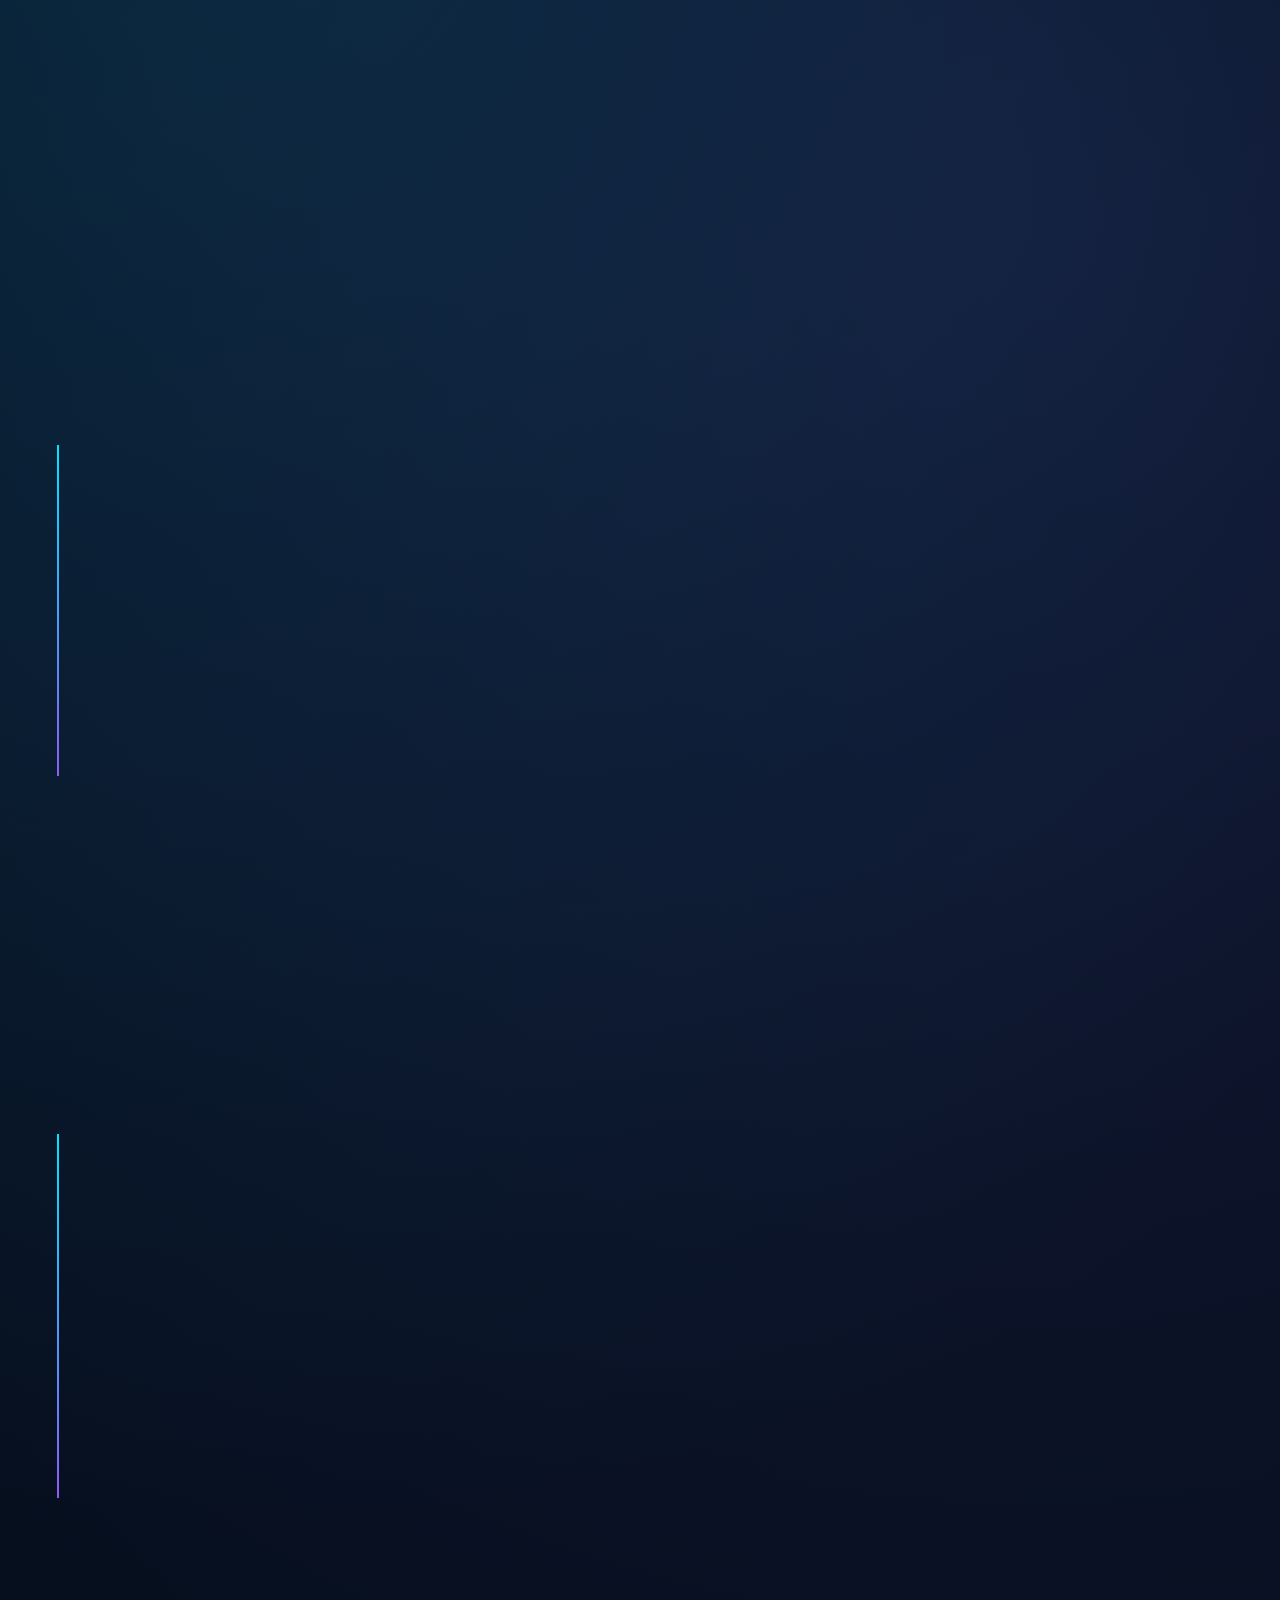
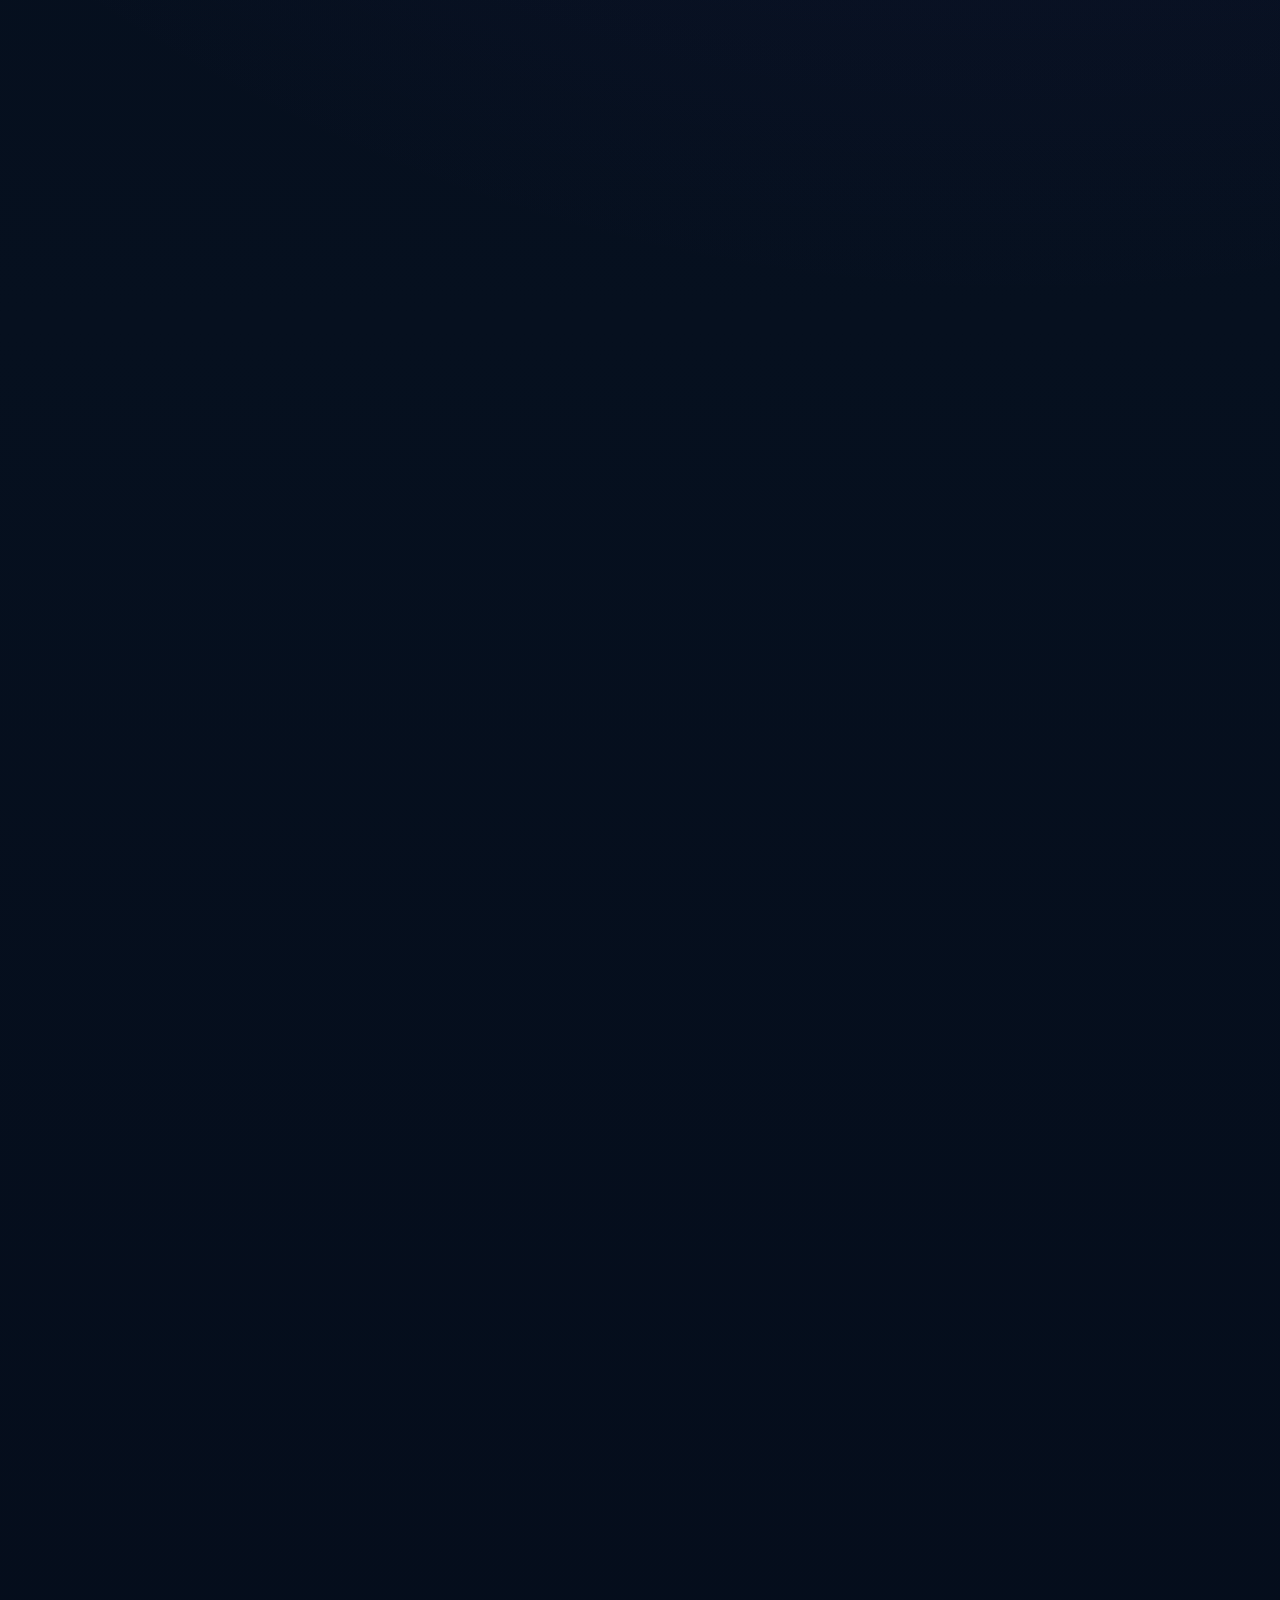
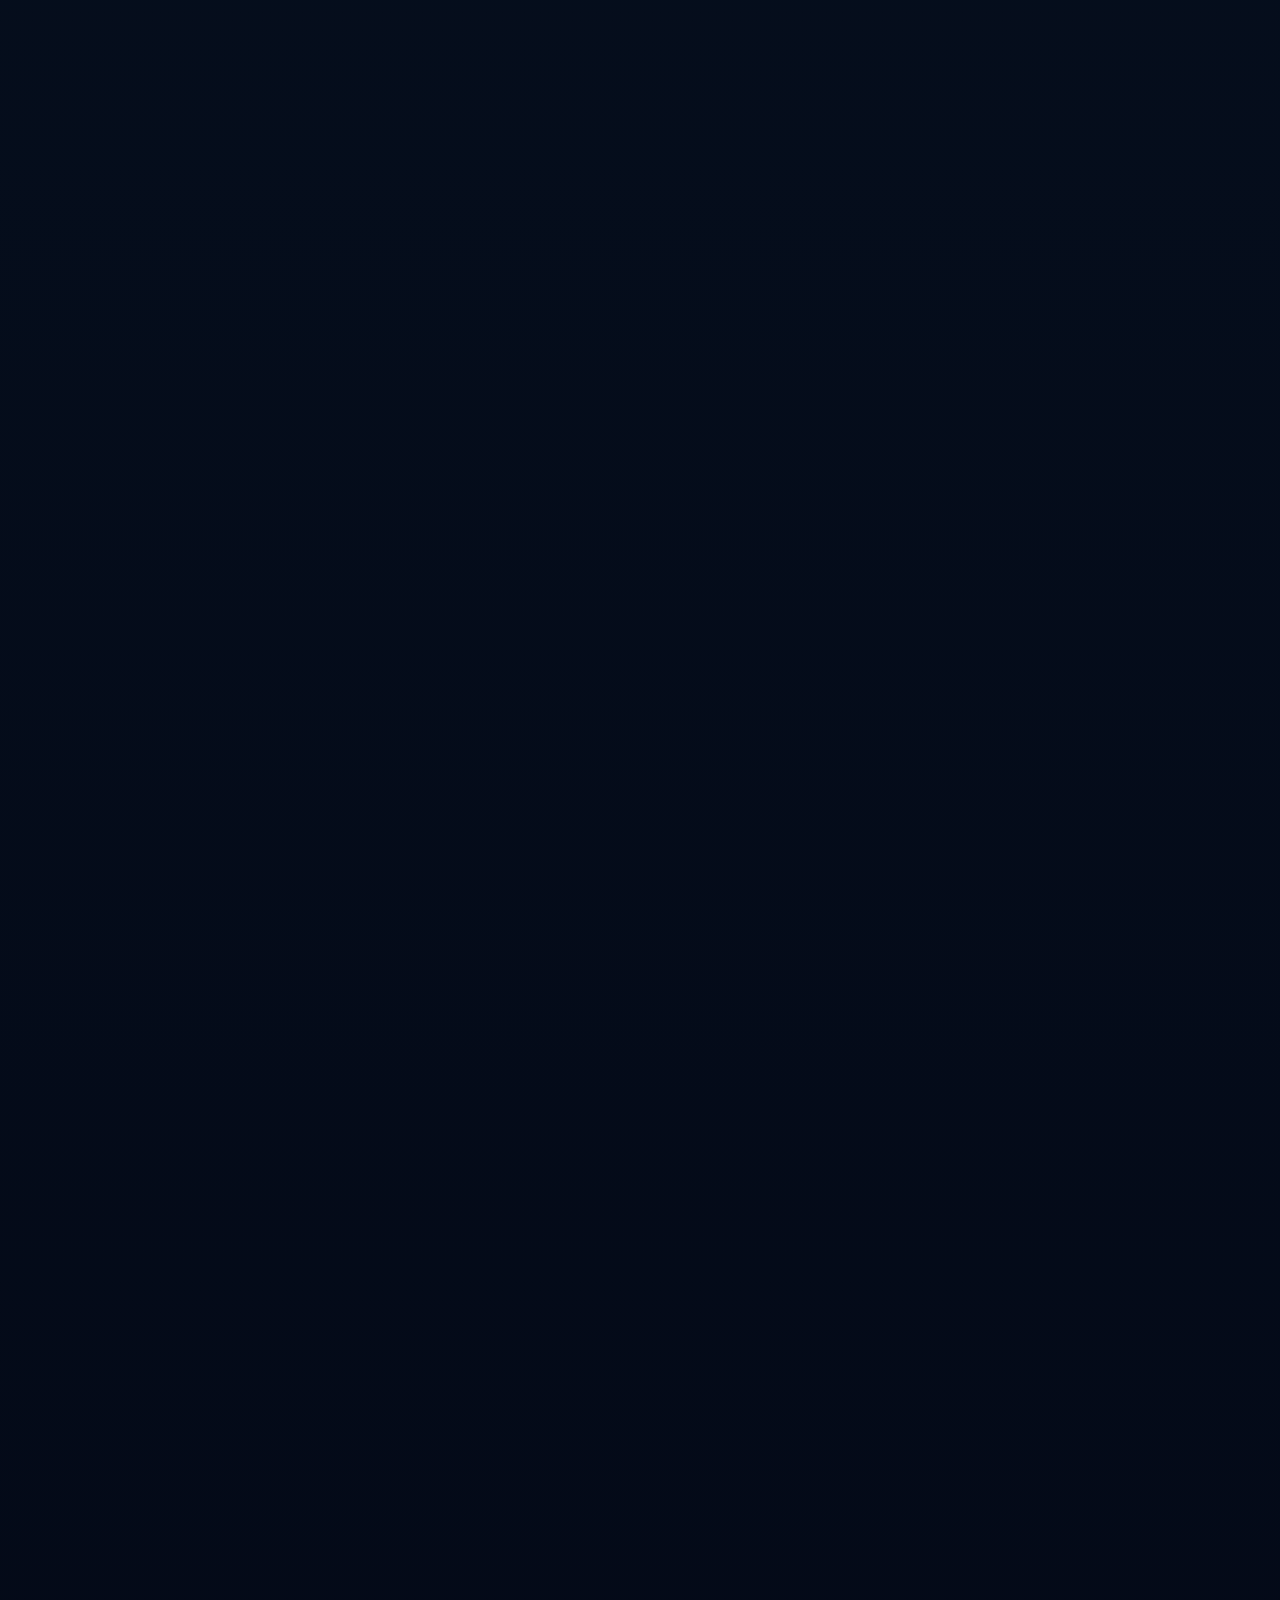
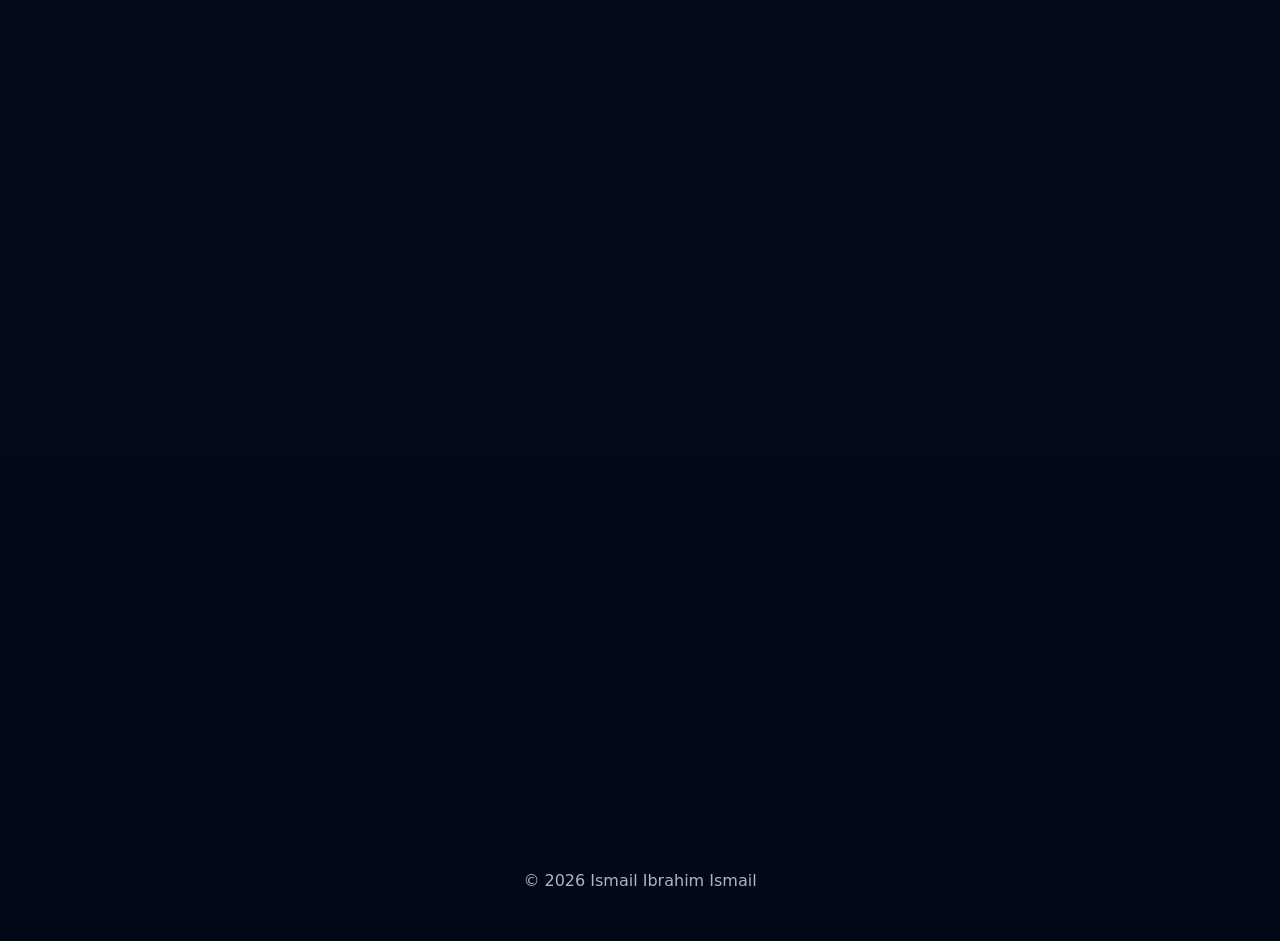
==== commit 67865c8a: "Keep each visit detail beside its label, and prefer the location source that matches the visitor. Co" ====
--- a/index.html
+++ b/index.html
@@ -5,7 +5,7 @@
   <meta name="viewport" content="width=device-width, initial-scale=1.0">
   <meta name="description" content="Ismail Ibrahim Ismail portfolio - Mid-Level QA Automation Engineer specializing in ERP systems, Selenium, API Testing, and Performance Testing.">
   <meta name="referrer" content="strict-origin-when-cross-origin">
-  <meta http-equiv="Content-Security-Policy" content="default-src 'self'; script-src 'self'; style-src 'self' https://fonts.googleapis.com; font-src 'self' https://fonts.gstatic.com; img-src 'self' https://flagcdn.com; connect-src 'self' https://*.supabase.co https://get.geojs.io; worker-src 'self'; object-src 'none'; base-uri 'none'; form-action 'none'; require-trusted-types-for 'script'; upgrade-insecure-requests">
+  <meta http-equiv="Content-Security-Policy" content="default-src 'self'; script-src 'self'; style-src 'self' https://fonts.googleapis.com; font-src 'self' https://fonts.gstatic.com; img-src 'self' https://flagcdn.com; connect-src 'self' https://*.supabase.co https://get.geojs.io https://ipwho.is; worker-src 'self'; object-src 'none'; base-uri 'none'; form-action 'none'; require-trusted-types-for 'script'; upgrade-insecure-requests">
   <title>Ismail Ibrahim | QA Automation Engineer</title>
   <link rel="icon" type="image/png" href="assets/favicon.png?v=20261007">
   <link rel="apple-touch-icon" href="assets/favicon.png?v=20261007">
@@ -419,6 +419,6 @@
   <script src="analytics-config.js?v=3"></script>
   <script src="translations.js"></script>
   <script src="script.js"></script>
-  <script src="visit.js?v=4"></script>
+  <script src="visit.js?v=5"></script>
 </body>
 </html>
